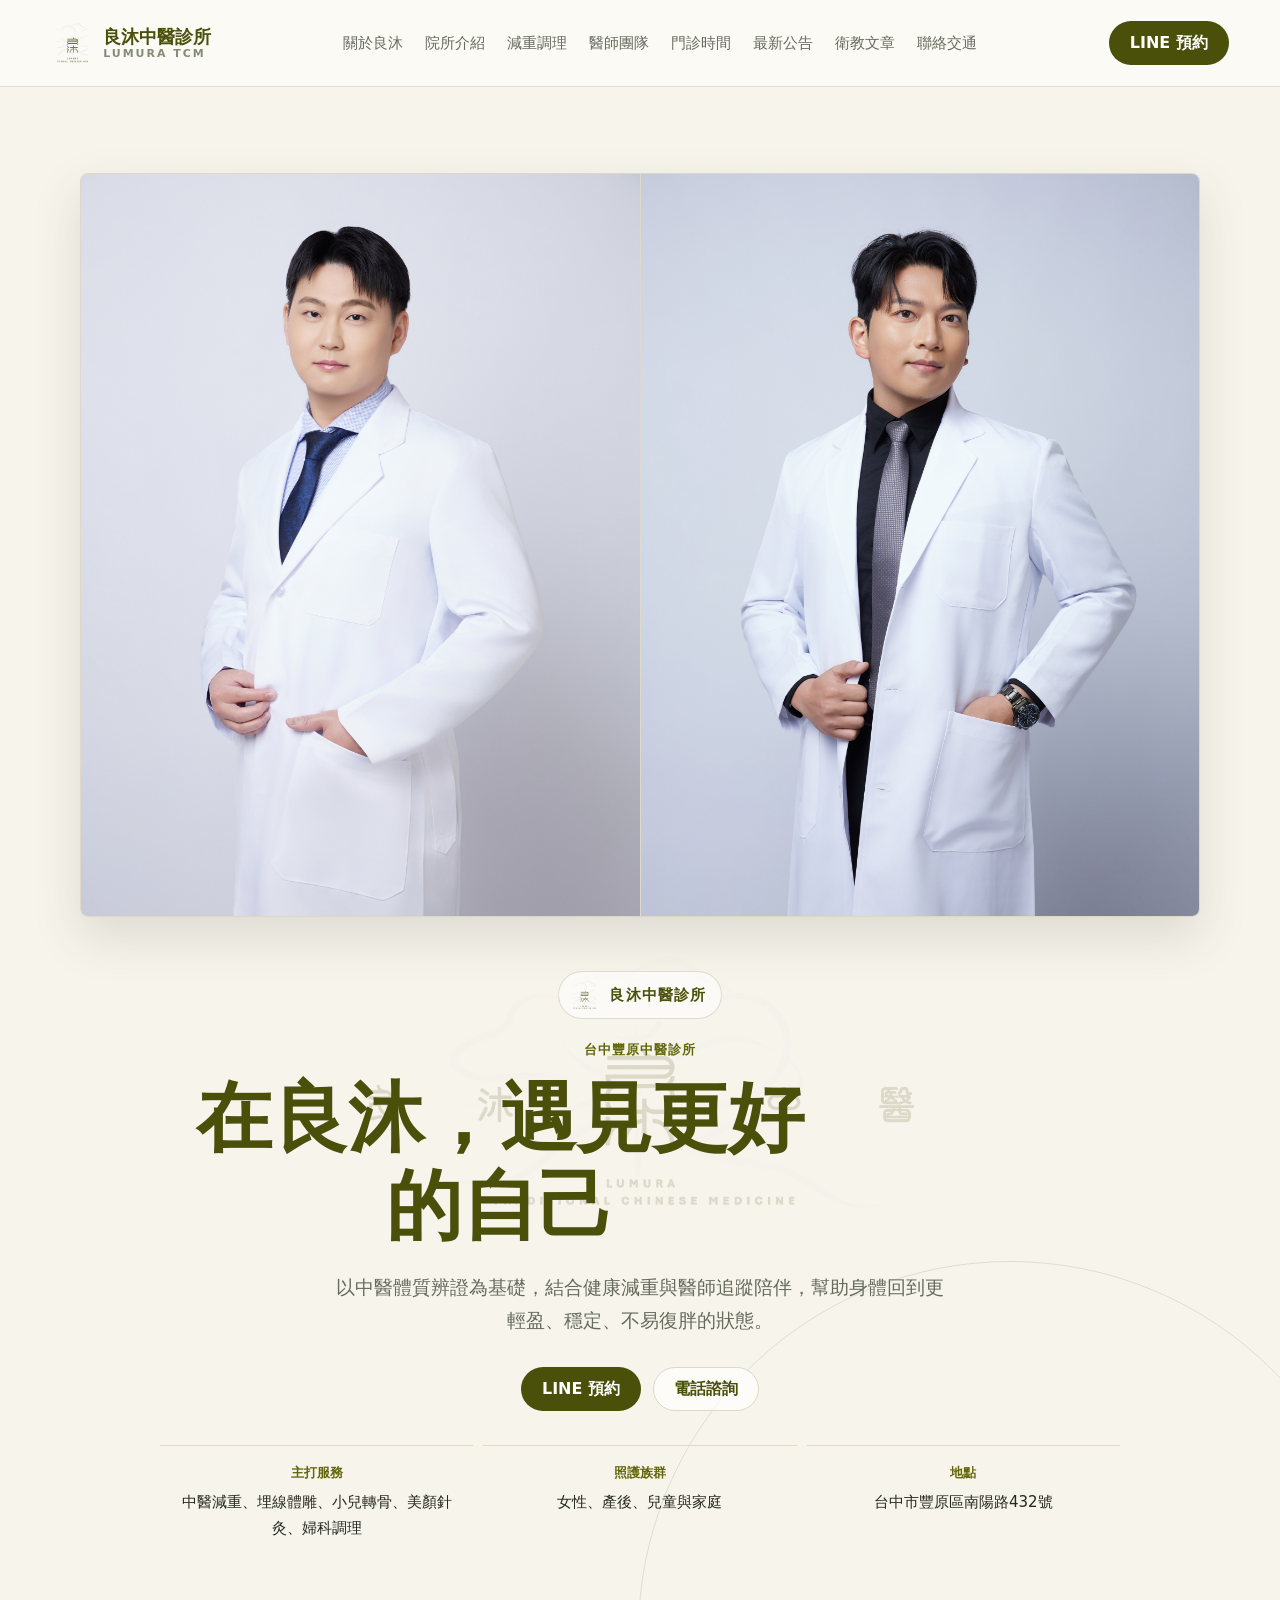
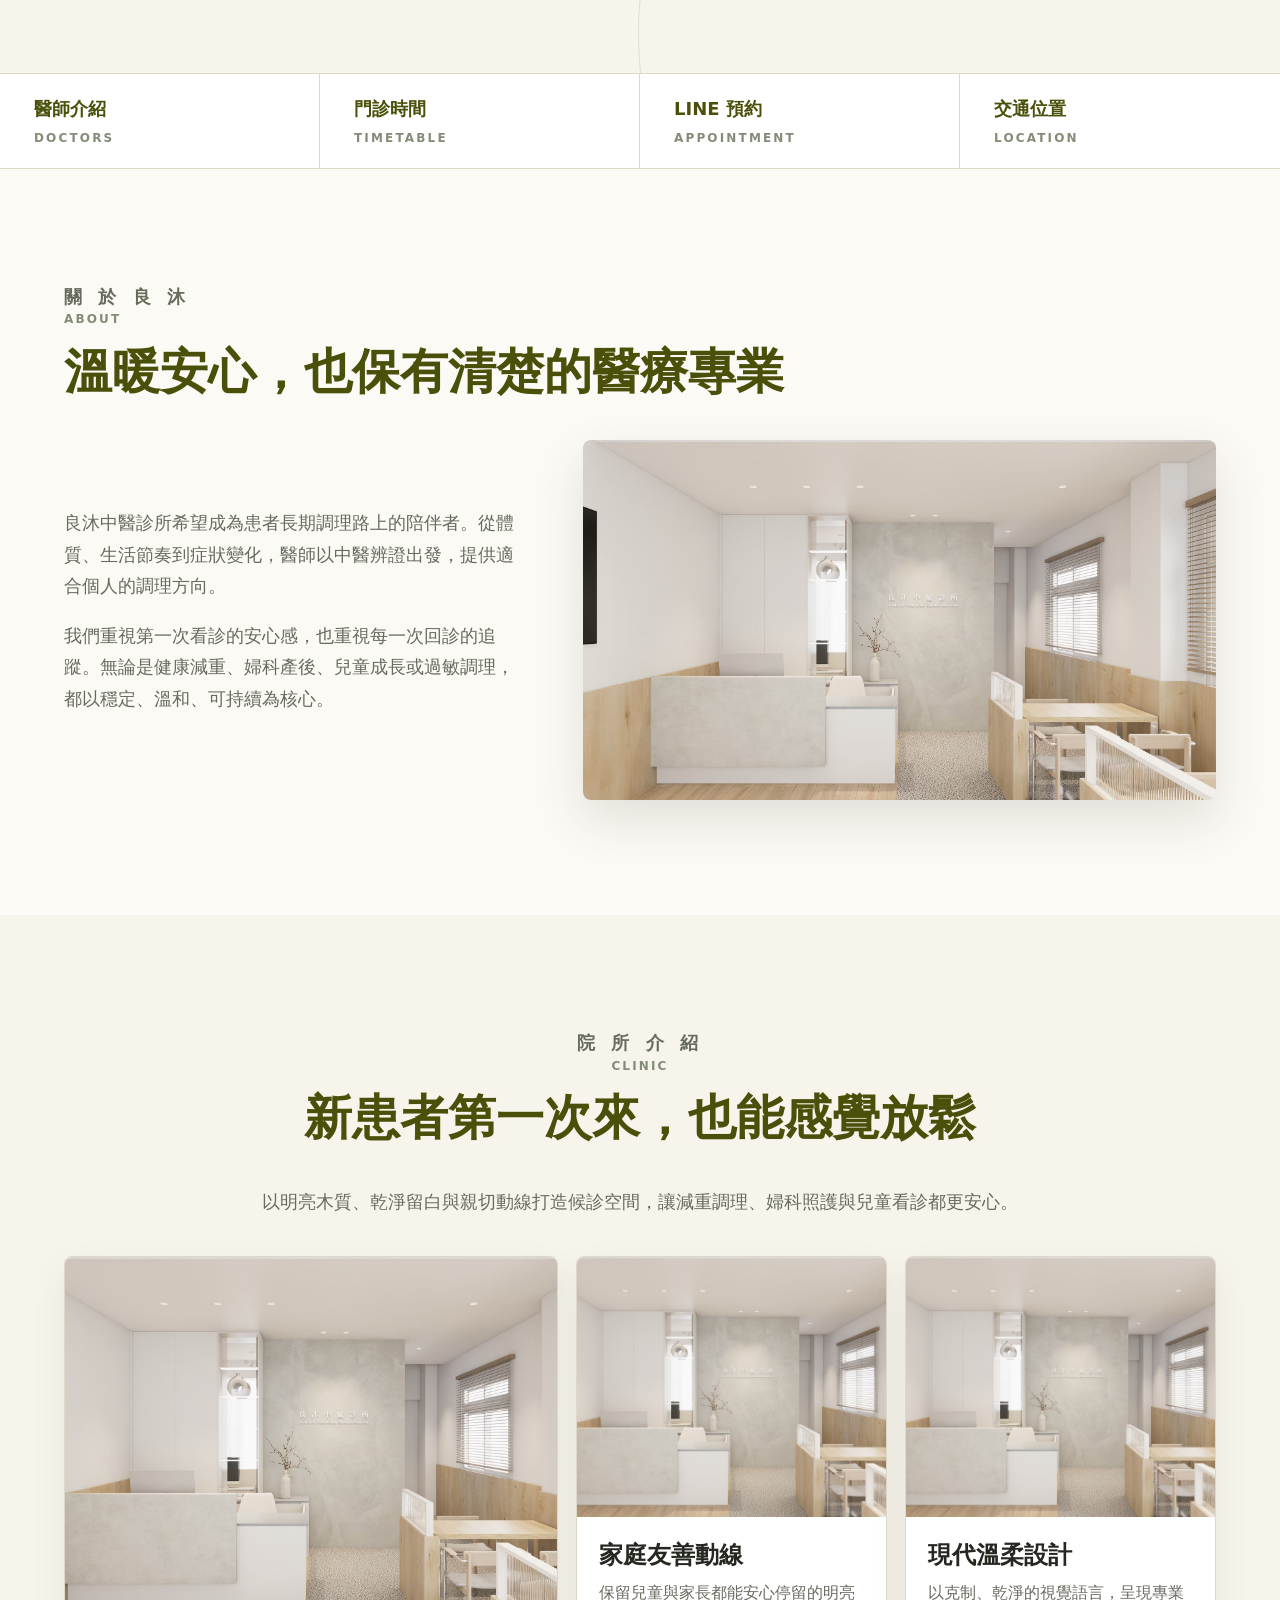
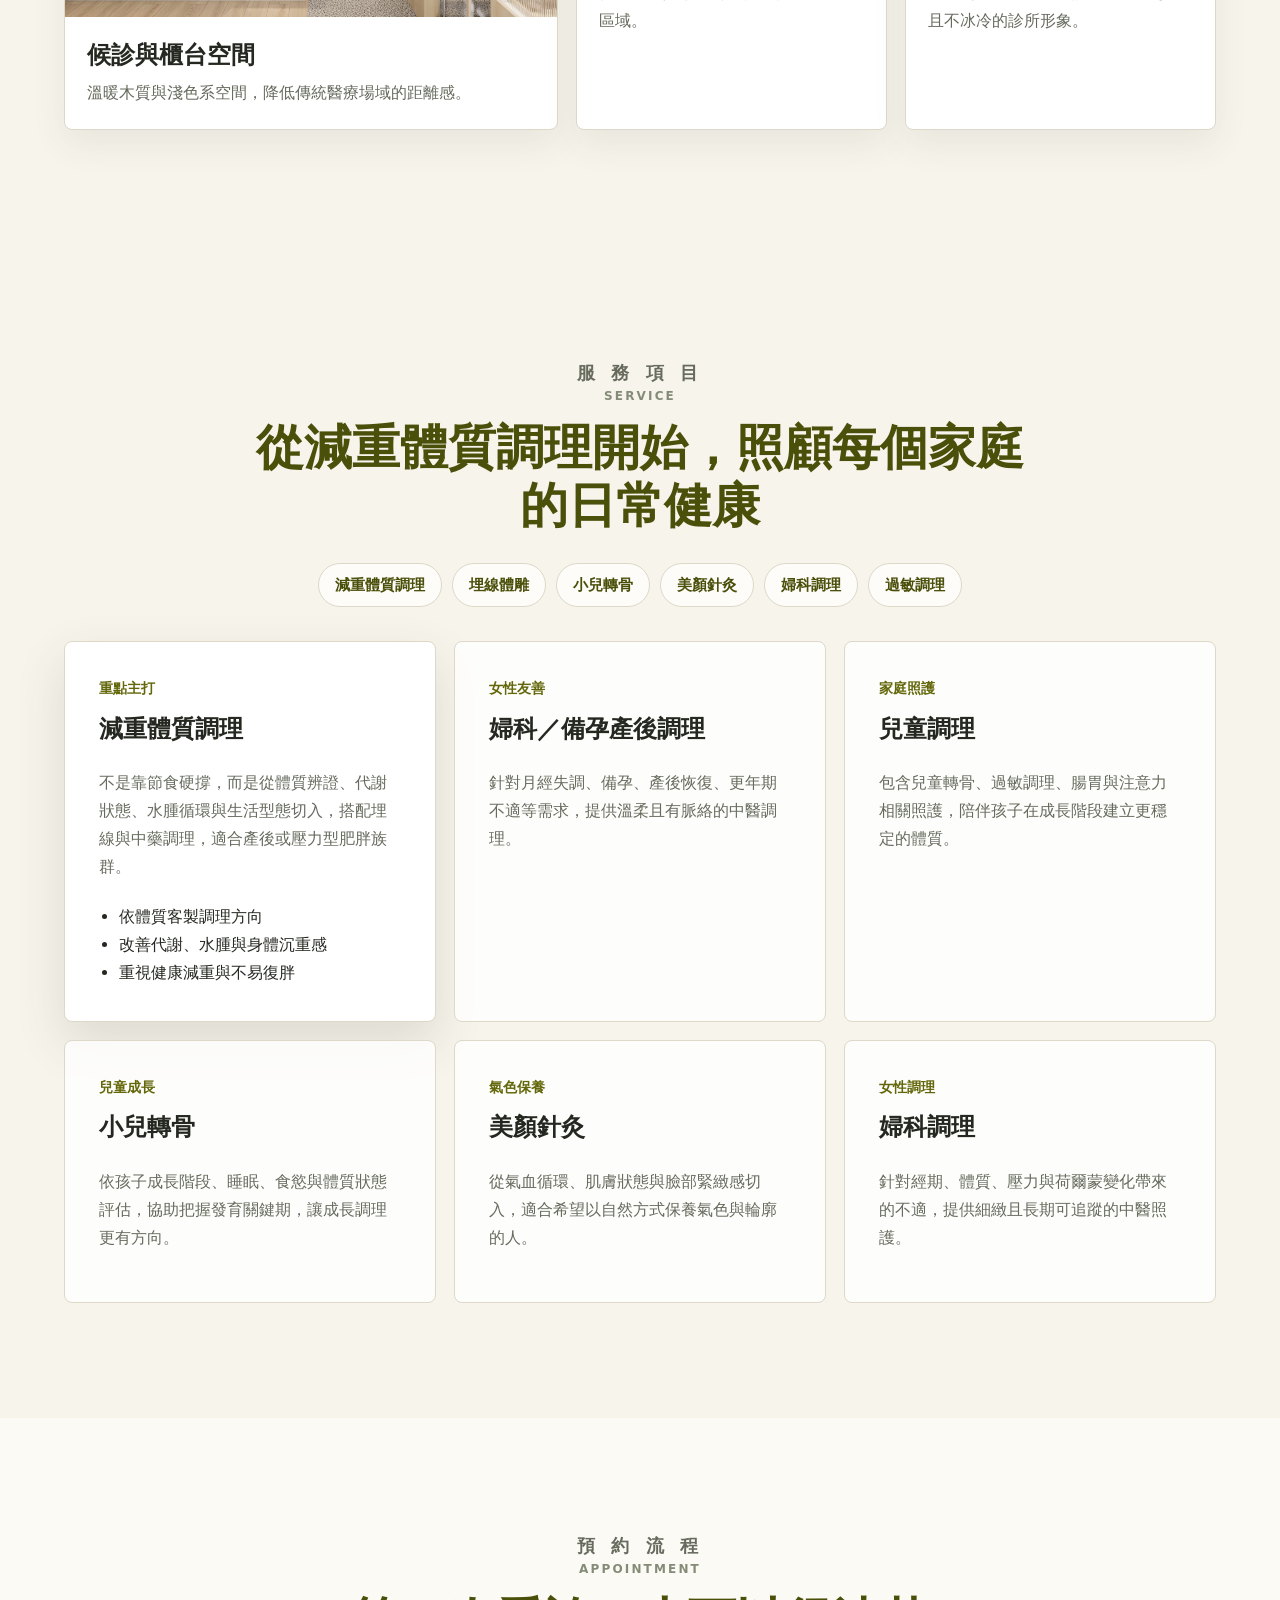
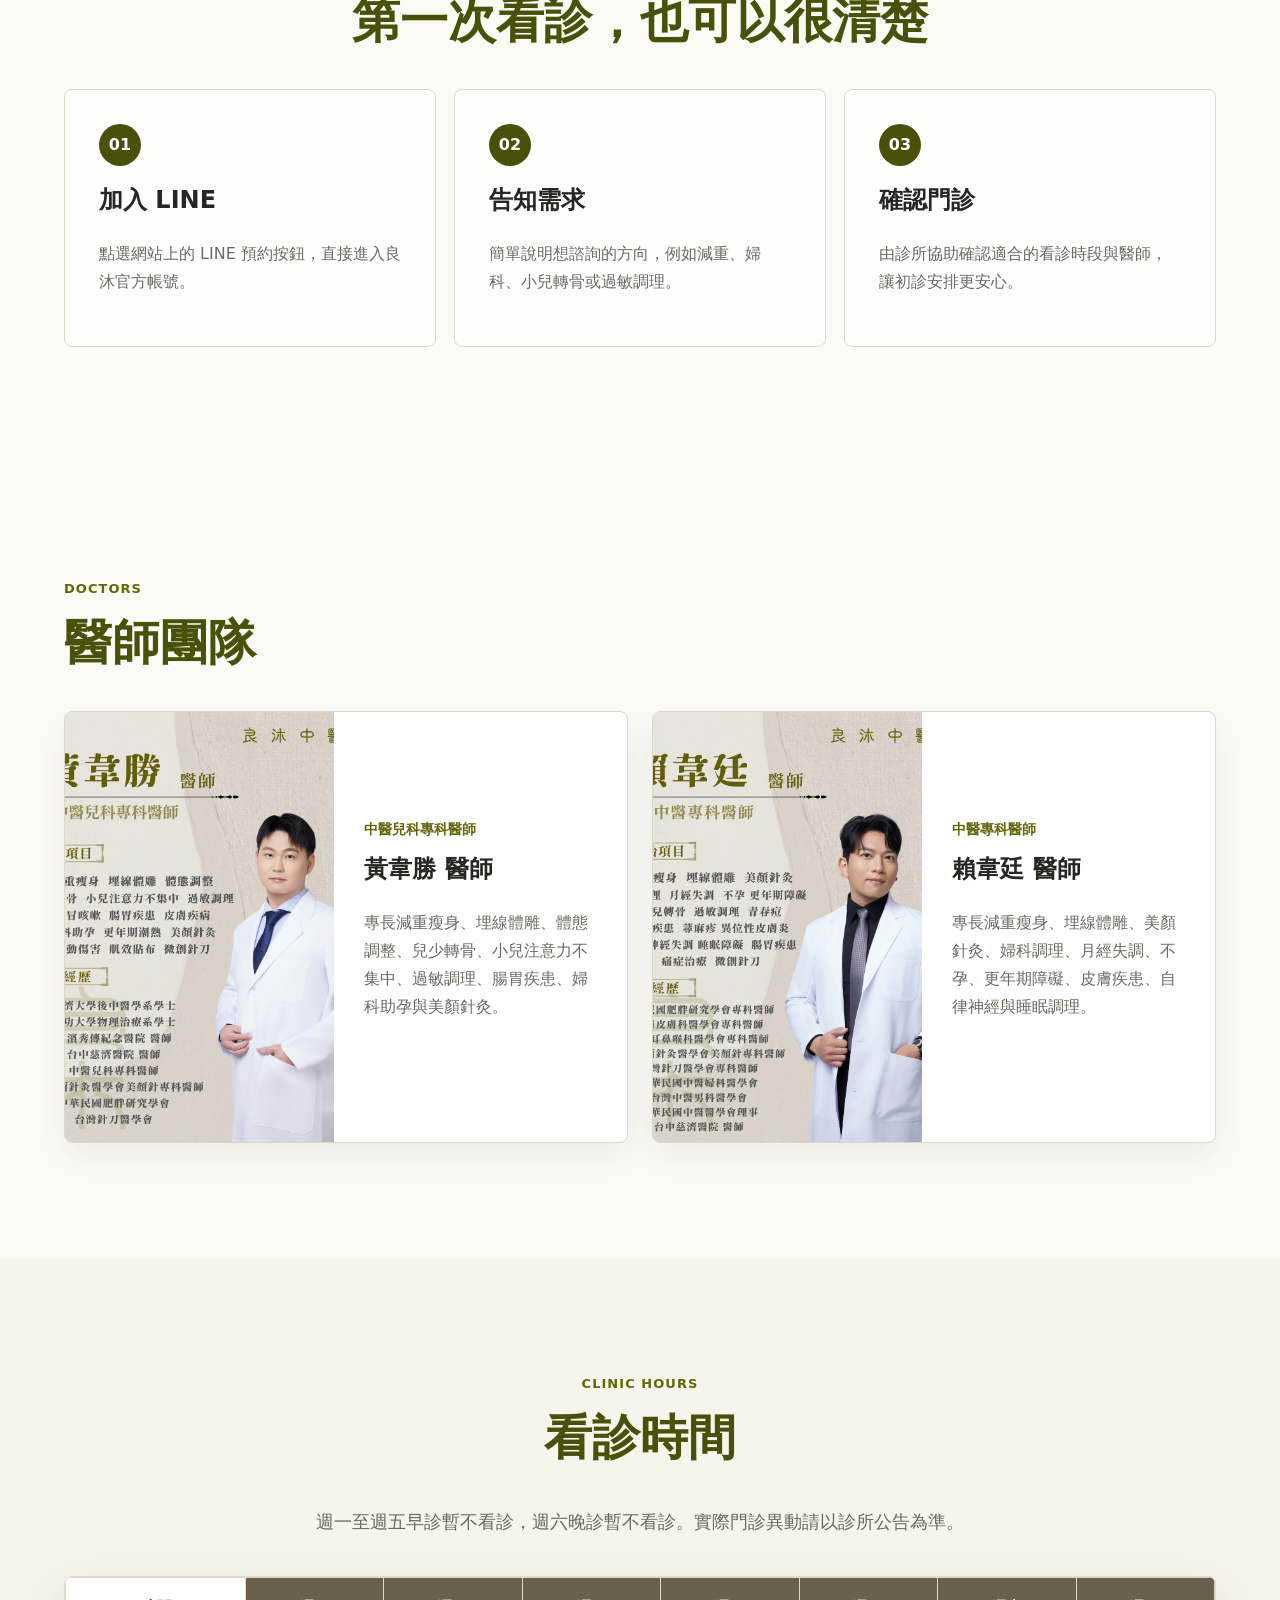
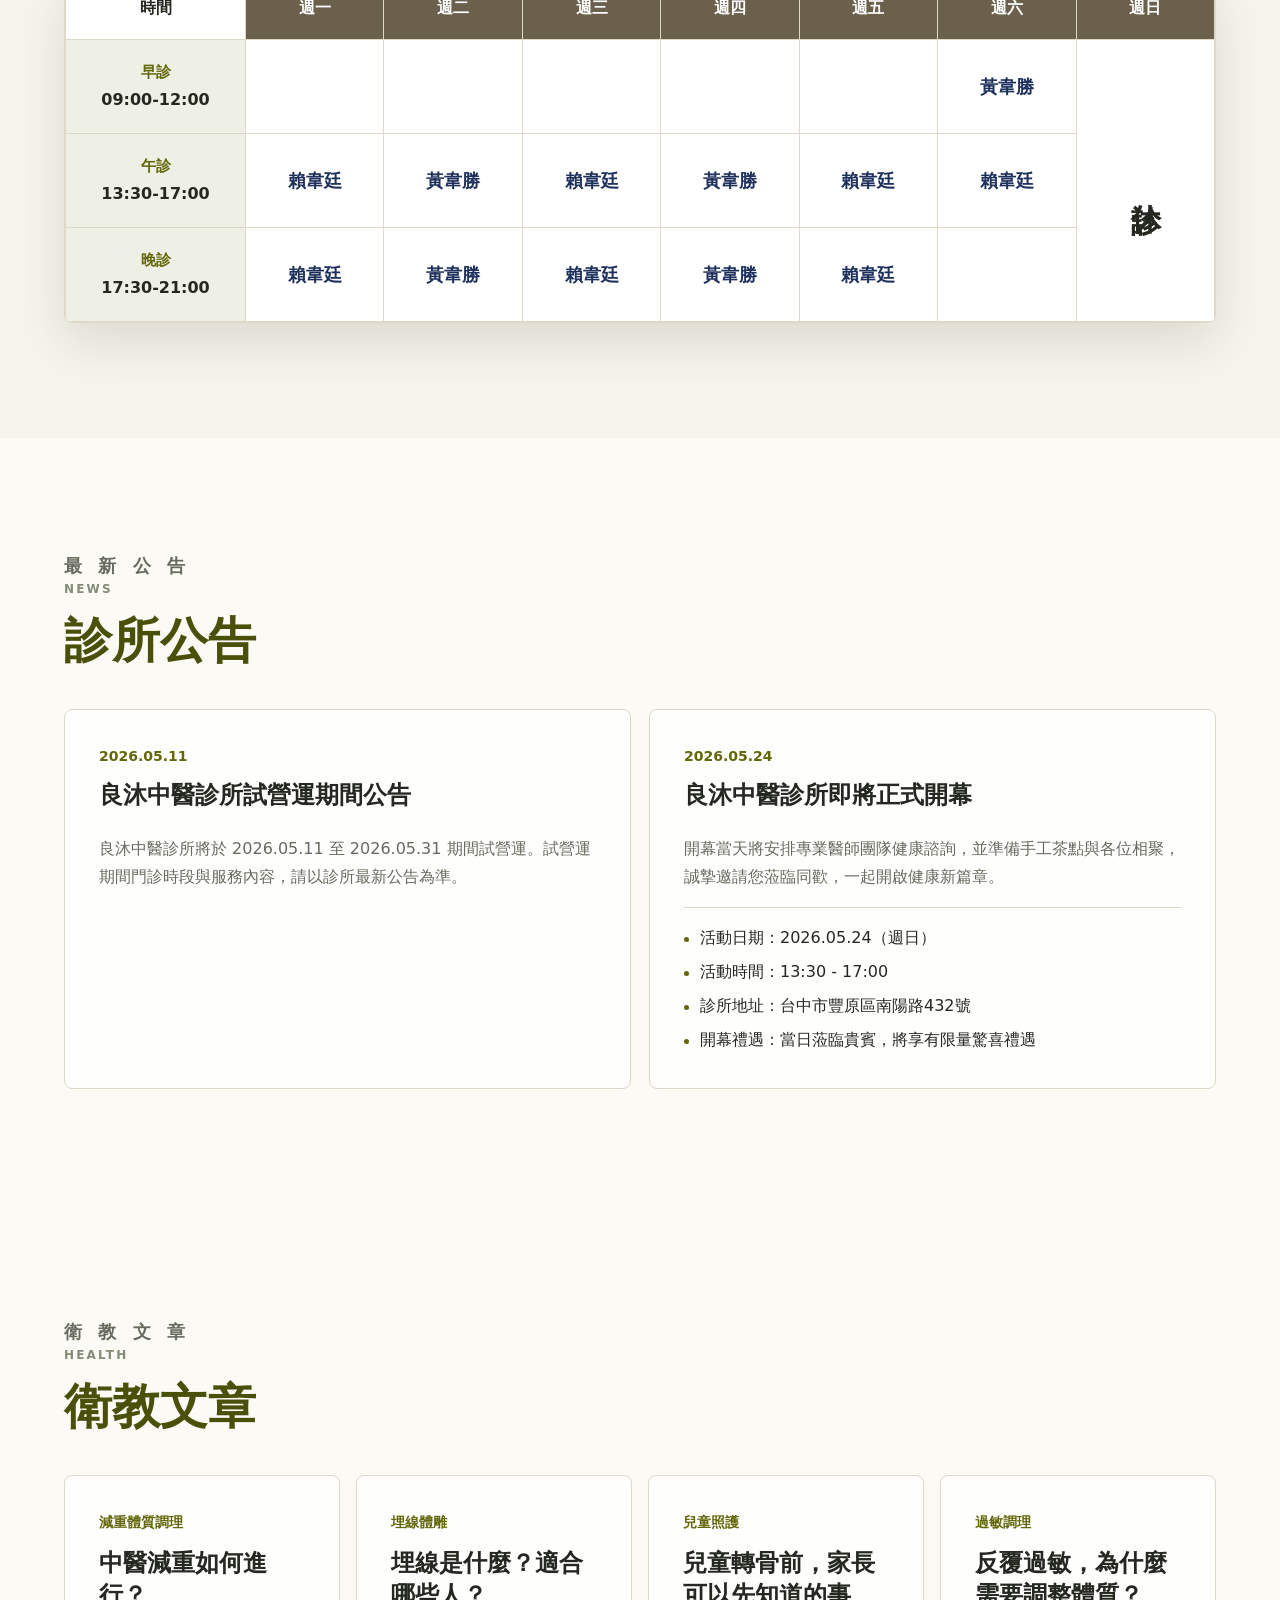
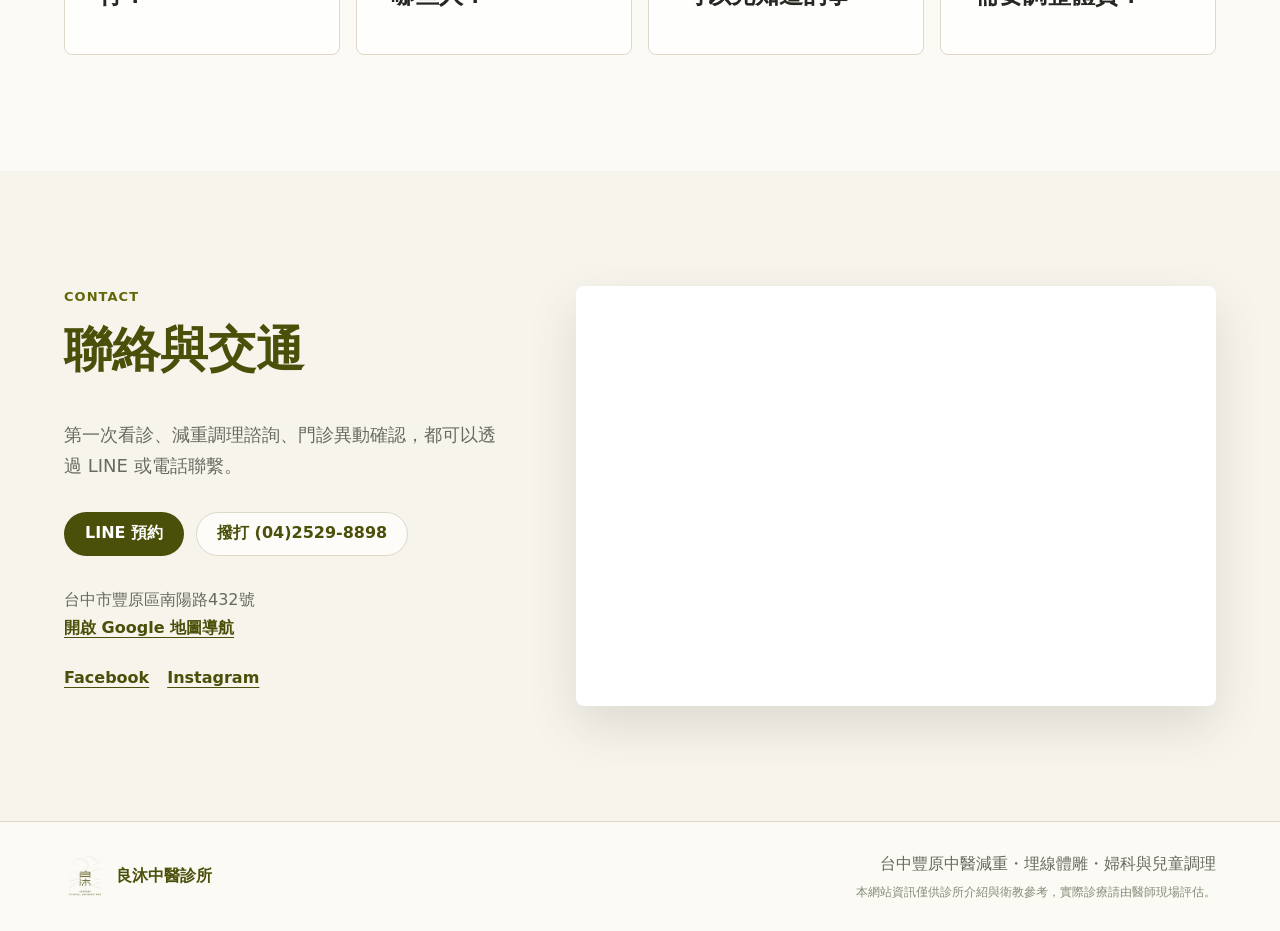
==== index.html @ cd6a1e0f "首頁加入豐原美顏針頁面連結" ====
<!doctype html>
<html lang="zh-Hant">
  <head>
    <meta charset="utf-8" />
    <meta name="viewport" content="width=device-width, initial-scale=1" />
    <meta name="google-site-verification" content="OzQLksLAr-vXl_E6lXvPSoag3FuQMLPQAZap_ShdSYI" />
    <title>良沐中醫診所｜台中豐原中醫減重、埋線、婦科與兒童調理</title>
    <meta
      name="description"
      content="良沐中醫診所位於台中市豐原區，提供中醫減重、埋線體雕、婦科調理、備孕產後、兒童轉骨與過敏調理。以體質辨證與醫師陪伴，幫助你遇見更好的自己。"
    />
    <link rel="stylesheet" href="./styles.css" />
  </head>
  <body>
    <header class="site-header">
      <a class="brand" href="#top" aria-label="良沐中醫診所首頁">
        <img src="./assets/lumura-logo-mark.png" alt="" />
        <span>
          <strong>良沐中醫診所</strong>
          <small>Lumura TCM</small>
        </span>
      </a>
      <button class="nav-toggle" type="button" aria-label="開啟選單" aria-expanded="false">
        <span></span>
        <span></span>
      </button>
      <nav class="site-nav" aria-label="主要導覽">
        <a href="#about">關於良沐</a>
        <a href="#clinic">院所介紹</a>
        <a href="#weight">減重調理</a>
        <a href="#doctors">醫師團隊</a>
        <a href="#schedule">門診時間</a>
        <a href="#news">最新公告</a>
        <a href="#articles">衛教文章</a>
        <a href="#contact">聯絡交通</a>
      </nav>
      <a class="header-cta" href="https://lin.ee/zBTqby3" target="_blank" rel="noreferrer">LINE 預約</a>
    </header>

    <main id="top">
      <section class="hero section-band">
        <div class="hero-media" aria-label="良沐中醫醫師形象">
          <figure>
            <img src="./assets/doctor-huang-team.jpg" alt="黃韋勝醫師形象照" />
          </figure>
          <figure>
            <img src="./assets/doctor-lai-team.jpg" alt="賴韋廷醫師形象照" />
          </figure>
        </div>
        <div class="hero-copy">
          <img class="hero-watermark" src="./assets/lumura-logo-lockup.png" alt="" />
          <div class="brand-line">
            <img src="./assets/lumura-logo-mark.png" alt="" />
            <span>良沐中醫診所</span>
          </div>
          <p class="eyebrow">台中豐原中醫診所</p>
          <h1>在良沐，遇見更好的自己</h1>
          <p class="hero-lead">
            以中醫體質辨證為基礎，結合健康減重與醫師追蹤陪伴，幫助身體回到更輕盈、穩定、不易復胖的狀態。
          </p>
          <div class="hero-actions">
            <a class="button primary" href="https://lin.ee/zBTqby3" target="_blank" rel="noreferrer">LINE 預約</a>
            <a class="button secondary" href="tel:+886425298898">電話諮詢</a>
          </div>
          <dl class="trust-points" aria-label="診所特色">
            <div>
              <dt>主打服務</dt>
              <dd>中醫減重、埋線體雕、小兒轉骨、美顏針灸、婦科調理</dd>
            </div>
            <div>
              <dt>照護族群</dt>
              <dd>女性、產後、兒童與家庭</dd>
            </div>
            <div>
              <dt>地點</dt>
              <dd>台中市豐原區南陽路432號</dd>
            </div>
          </dl>
        </div>
      </section>

      <section class="quick-links" aria-label="快速入口">
        <a href="#doctors">
          <span>醫師介紹</span>
          <strong>Doctors</strong>
        </a>
        <a href="#schedule">
          <span>門診時間</span>
          <strong>Timetable</strong>
        </a>
        <a href="https://lin.ee/zBTqby3" target="_blank" rel="noreferrer">
          <span>LINE 預約</span>
          <strong>Appointment</strong>
        </a>
        <a href="#contact">
          <span>交通位置</span>
          <strong>Location</strong>
        </a>
      </section>

      <section class="intro section" id="about">
        <div class="section-heading">
          <p class="section-label">關 於 良 沐 <span>About</span></p>
          <h2>溫暖安心，也保有清楚的醫療專業</h2>
        </div>
        <div class="intro-grid">
          <div class="intro-text">
            <p>
              良沐中醫診所希望成為患者長期調理路上的陪伴者。從體質、生活節奏到症狀變化，醫師以中醫辨證出發，提供適合個人的調理方向。
            </p>
            <p>
              我們重視第一次看診的安心感，也重視每一次回診的追蹤。無論是健康減重、婦科產後、兒童成長或過敏調理，都以穩定、溫和、可持續為核心。
            </p>
          </div>
          <img class="clinic-photo" src="./assets/clinic-space.jpg" alt="良沐中醫診所明亮溫暖的候診空間" />
        </div>
      </section>

      <section class="clinic section-band" id="clinic">
        <div class="section-heading centered">
          <p class="section-label">院 所 介 紹 <span>Clinic</span></p>
          <h2>新患者第一次來，也能感覺放鬆</h2>
          <p>以明亮木質、乾淨留白與親切動線打造候診空間，讓減重調理、婦科照護與兒童看診都更安心。</p>
        </div>
        <div class="clinic-showcase">
          <article>
            <img src="./assets/clinic-space.jpg" alt="良沐中醫診所候診與櫃台空間" />
            <div>
              <h3>候診與櫃台空間</h3>
              <p>溫暖木質與淺色系空間，降低傳統醫療場域的距離感。</p>
            </div>
          </article>
          <article>
            <img src="./assets/clinic-space.jpg" alt="良沐中醫診所兒童與家庭友善空間" />
            <div>
              <h3>家庭友善動線</h3>
              <p>保留兒童與家長都能安心停留的明亮區域。</p>
            </div>
          </article>
          <article>
            <img src="./assets/clinic-space.jpg" alt="良沐中醫診所現代溫柔設計" />
            <div>
              <h3>現代溫柔設計</h3>
              <p>以克制、乾淨的視覺語言，呈現專業且不冰冷的診所形象。</p>
            </div>
          </article>
        </div>
      </section>

      <section class="services section-band" aria-labelledby="services-title">
        <div class="section-heading centered">
          <p class="section-label">服 務 項 目 <span>Service</span></p>
          <h2 id="services-title">從減重體質調理開始，照顧每個家庭的日常健康</h2>
        </div>
        <div class="service-menu" aria-label="治療項目快速瀏覽">
          <a href="./fengyuan-weight-loss.html">減重體質調理</a>
          <a href="./fengyuan-thread-embedding.html">埋線體雕</a>
          <a href="./fengyuan-child-growth.html">小兒轉骨</a>
          <a href="./fengyuan-facial-acupuncture.html">美顏針灸</a>
          <a href="#doctors">婦科調理</a>
          <a href="#articles">過敏調理</a>
        </div>
        <div class="service-grid">
          <article class="service-card featured" id="weight">
            <span class="service-kicker">重點主打</span>
            <h3><a href="./fengyuan-weight-loss.html">減重體質調理</a></h3>
            <p>
              不是靠節食硬撐，而是從體質辨證、代謝狀態、水腫循環與生活型態切入，搭配埋線與中藥調理，適合產後或壓力型肥胖族群。
            </p>
            <ul>
              <li>依體質客製調理方向</li>
              <li>改善代謝、水腫與身體沉重感</li>
              <li>重視健康減重與不易復胖</li>
            </ul>
          </article>
          <article class="service-card">
            <span class="service-kicker">女性友善</span>
            <h3>婦科／備孕產後調理</h3>
            <p>針對月經失調、備孕、產後恢復、更年期不適等需求，提供溫柔且有脈絡的中醫調理。</p>
          </article>
          <article class="service-card">
            <span class="service-kicker">家庭照護</span>
            <h3>兒童調理</h3>
            <p>包含兒童轉骨、過敏調理、腸胃與注意力相關照護，陪伴孩子在成長階段建立更穩定的體質。</p>
          </article>
          <article class="service-card">
            <span class="service-kicker">兒童成長</span>
            <h3><a href="./fengyuan-child-growth.html">小兒轉骨</a></h3>
            <p>依孩子成長階段、睡眠、食慾與體質狀態評估，協助把握發育關鍵期，讓成長調理更有方向。</p>
          </article>
          <article class="service-card">
            <span class="service-kicker">氣色保養</span>
            <h3><a href="./fengyuan-facial-acupuncture.html">美顏針灸</a></h3>
            <p>從氣血循環、肌膚狀態與臉部緊緻感切入，適合希望以自然方式保養氣色與輪廓的人。</p>
          </article>
          <article class="service-card">
            <span class="service-kicker">女性調理</span>
            <h3>婦科調理</h3>
            <p>針對經期、體質、壓力與荷爾蒙變化帶來的不適，提供細緻且長期可追蹤的中醫照護。</p>
          </article>
        </div>
      </section>

      <section class="process section">
        <div class="section-heading centered">
          <p class="section-label">預 約 流 程 <span>Appointment</span></p>
          <h2>第一次看診，也可以很清楚</h2>
        </div>
        <div class="process-grid">
          <article>
            <span>01</span>
            <h3>加入 LINE</h3>
            <p>點選網站上的 LINE 預約按鈕，直接進入良沐官方帳號。</p>
          </article>
          <article>
            <span>02</span>
            <h3>告知需求</h3>
            <p>簡單說明想諮詢的方向，例如減重、婦科、小兒轉骨或過敏調理。</p>
          </article>
          <article>
            <span>03</span>
            <h3>確認門診</h3>
            <p>由診所協助確認適合的看診時段與醫師，讓初診安排更安心。</p>
          </article>
        </div>
      </section>

      <section class="doctors section" id="doctors">
        <div class="section-heading">
          <p class="eyebrow">Doctors</p>
          <h2>醫師團隊</h2>
        </div>
        <div class="doctor-grid">
          <article class="doctor-card">
            <img src="./assets/doctor-huang.png" alt="黃韋勝醫師介紹圖" />
            <div class="doctor-content">
              <p class="doctor-role">中醫兒科專科醫師</p>
              <h3>黃韋勝 醫師</h3>
              <p>
                專長減重瘦身、埋線體雕、體態調整、兒少轉骨、小兒注意力不集中、過敏調理、腸胃疾患、婦科助孕與美顏針灸。
              </p>
            </div>
          </article>
          <article class="doctor-card">
            <img src="./assets/doctor-lai.png" alt="賴韋廷醫師介紹圖" />
            <div class="doctor-content">
              <p class="doctor-role">中醫專科醫師</p>
              <h3>賴韋廷 醫師</h3>
              <p>
                專長減重瘦身、埋線體雕、美顏針灸、婦科調理、月經失調、不孕、更年期障礙、皮膚疾患、自律神經與睡眠調理。
              </p>
            </div>
          </article>
        </div>
      </section>

      <section class="schedule section-band" id="schedule">
        <div class="section-heading centered">
          <p class="eyebrow">Clinic Hours</p>
          <h2>看診時間</h2>
          <p>週一至週五早診暫不看診，週六晚診暫不看診。實際門診異動請以診所公告為準。</p>
        </div>
        <div class="schedule-wrap">
          <table class="schedule-table">
            <thead>
              <tr>
                <th>時間</th>
                <th>週一</th>
                <th>週二</th>
                <th>週三</th>
                <th>週四</th>
                <th>週五</th>
                <th>週六</th>
                <th>週日</th>
              </tr>
            </thead>
            <tbody>
              <tr>
                <th><span>早診</span>09:00-12:00</th>
                <td></td>
                <td></td>
                <td></td>
                <td></td>
                <td></td>
                <td>黃韋勝</td>
                <td rowspan="3" class="closed">休診</td>
              </tr>
              <tr>
                <th><span>午診</span>13:30-17:00</th>
                <td>賴韋廷</td>
                <td>黃韋勝</td>
                <td>賴韋廷</td>
                <td>黃韋勝</td>
                <td>賴韋廷</td>
                <td>賴韋廷</td>
              </tr>
              <tr>
                <th><span>晚診</span>17:30-21:00</th>
                <td>賴韋廷</td>
                <td>黃韋勝</td>
                <td>賴韋廷</td>
                <td>黃韋勝</td>
                <td>賴韋廷</td>
                <td></td>
              </tr>
            </tbody>
          </table>
        </div>
      </section>

      <section class="news section" id="news">
        <div class="section-heading">
          <p class="section-label">最 新 公 告 <span>News</span></p>
          <h2>診所公告</h2>
        </div>
        <div class="news-grid">
          <article>
            <time datetime="2026-05-11">2026.05.11</time>
            <h3>良沐中醫診所試營運期間公告</h3>
            <p>良沐中醫診所將於 2026.05.11 至 2026.05.31 期間試營運。試營運期間門診時段與服務內容，請以診所最新公告為準。</p>
          </article>
          <article>
            <time datetime="2026-05-24">2026.05.24</time>
            <h3>良沐中醫診所即將正式開幕</h3>
            <p>
              開幕當天將安排專業醫師團隊健康諮詢，並準備手工茶點與各位相聚，誠摯邀請您蒞臨同歡，一起開啟健康新篇章。
            </p>
            <ul class="news-list">
              <li>活動日期：2026.05.24（週日）</li>
              <li>活動時間：13:30 - 17:00</li>
              <li>診所地址：台中市豐原區南陽路432號</li>
              <li>開幕禮遇：當日蒞臨貴賓，將享有限量驚喜禮遇</li>
            </ul>
          </article>
        </div>
      </section>

      <section class="articles section" id="articles">
        <div class="section-heading">
          <p class="section-label">衛 教 文 章 <span>Health</span></p>
          <h2>衛教文章</h2>
        </div>
        <div class="article-grid">
          <article>
            <p>減重體質調理</p>
            <h3>中醫減重如何進行？</h3>
          </article>
          <article>
            <p>埋線體雕</p>
            <h3>埋線是什麼？適合哪些人？</h3>
          </article>
          <article>
            <p>兒童照護</p>
            <h3>兒童轉骨前，家長可以先知道的事</h3>
          </article>
          <article>
            <p>過敏調理</p>
            <h3>反覆過敏，為什麼需要調整體質？</h3>
          </article>
        </div>
      </section>

      <section class="contact section-band" id="contact">
        <div class="contact-grid">
          <div>
            <p class="eyebrow">Contact</p>
            <h2>聯絡與交通</h2>
            <p class="contact-lead">第一次看診、減重調理諮詢、門診異動確認，都可以透過 LINE 或電話聯繫。</p>
            <div class="contact-actions">
              <a class="button primary" href="https://lin.ee/zBTqby3" target="_blank" rel="noreferrer">LINE 預約</a>
              <a class="button secondary" href="tel:+886425298898">撥打 (04)2529-8898</a>
            </div>
            <address>
              台中市豐原區南陽路432號<br />
              <a href="https://www.google.com/maps/search/?api=1&query=%E5%8F%B0%E4%B8%AD%E5%B8%82%E8%B1%90%E5%8E%9F%E5%8D%80%E5%8D%97%E9%99%BD%E8%B7%AF432%E8%99%9F" target="_blank" rel="noreferrer">開啟 Google 地圖導航</a>
            </address>
            <div class="social-links">
              <a href="https://www.facebook.com/people/%E8%89%AF%E6%B2%90%E4%B8%AD%E9%86%AB%E8%A8%BA%E6%89%80/61587406312769/" target="_blank" rel="noreferrer">Facebook</a>
              <a href="https://www.instagram.com/lumura.889" target="_blank" rel="noreferrer">Instagram</a>
            </div>
          </div>
          <iframe
            title="良沐中醫診所 Google 地圖"
            loading="lazy"
            referrerpolicy="no-referrer-when-downgrade"
            src="https://www.google.com/maps?q=%E5%8F%B0%E4%B8%AD%E5%B8%82%E8%B1%90%E5%8E%9F%E5%8D%80%E5%8D%97%E9%99%BD%E8%B7%AF432%E8%99%9F&output=embed"
          ></iframe>
        </div>
      </section>
    </main>

    <a class="mobile-line" href="https://lin.ee/zBTqby3" target="_blank" rel="noreferrer">LINE 預約</a>

    <footer class="site-footer">
      <div class="footer-brand">
        <img src="./assets/lumura-logo-mark.png" alt="" />
        <span>良沐中醫診所</span>
      </div>
      <div class="footer-copy">
        <p>台中豐原中醫減重・埋線體雕・婦科與兒童調理</p>
        <small>本網站資訊僅供診所介紹與衛教參考，實際診療請由醫師現場評估。</small>
      </div>
    </footer>

    <script src="./script.js"></script>
  </body>
</html>
---- styles.css ----
:root {
  --ink: #252820;
  --muted: #676b5e;
  --olive: #63670a;
  --olive-deep: #4a4f09;
  --sage: #848c77;
  --warm: #f7f4ec;
  --cream: #fbfaf5;
  --line: #ddd8c8;
  --wood: #d9c6a3;
  --white: #ffffff;
  --shadow: 0 20px 50px rgba(65, 62, 45, 0.14);
  color-scheme: light;
}

* {
  box-sizing: border-box;
}

html {
  scroll-behavior: smooth;
}

body {
  margin: 0;
  color: var(--ink);
  background: var(--cream);
  font-family: "Noto Sans TC", "PingFang TC", "Microsoft JhengHei", system-ui, sans-serif;
  line-height: 1.75;
}

img {
  display: block;
  max-width: 100%;
}

a {
  color: inherit;
  text-decoration: none;
}

.site-header {
  position: sticky;
  top: 0;
  z-index: 20;
  display: grid;
  grid-template-columns: auto 1fr auto;
  gap: 28px;
  align-items: center;
  padding: 16px clamp(18px, 4vw, 56px);
  border-bottom: 1px solid rgba(221, 216, 200, 0.8);
  background: rgba(251, 250, 245, 0.9);
  backdrop-filter: blur(18px);
}

.brand {
  display: inline-flex;
  gap: 10px;
  align-items: center;
  width: auto;
  min-height: 54px;
  min-width: 0;
}

.brand img {
  width: 42px;
  height: 42px;
  object-fit: contain;
}

.brand span {
  display: grid;
  gap: 1px;
  min-width: 0;
}

.brand strong {
  color: var(--olive-deep);
  font-size: 18px;
  line-height: 1.2;
  white-space: nowrap;
}

.brand small {
  color: var(--sage);
  font-size: 11px;
  font-weight: 800;
  letter-spacing: 0.18em;
  line-height: 1.1;
  text-transform: uppercase;
}

.site-nav {
  display: flex;
  justify-content: center;
  gap: 22px;
  color: var(--muted);
  font-size: 15px;
}

.site-nav a {
  padding: 8px 0;
}

.site-nav a:hover {
  color: var(--olive-deep);
}

.header-cta,
.button {
  display: inline-flex;
  min-height: 44px;
  align-items: center;
  justify-content: center;
  border: 1px solid transparent;
  border-radius: 999px;
  padding: 10px 20px;
  font-weight: 700;
  line-height: 1.3;
  white-space: nowrap;
}

.header-cta,
.button.primary {
  color: var(--white);
  background: var(--olive-deep);
}

.button.secondary {
  color: var(--olive-deep);
  border-color: var(--line);
  background: rgba(255, 255, 255, 0.72);
}

.nav-toggle {
  display: none;
}

.section,
.section-band {
  padding: clamp(72px, 9vw, 124px) clamp(18px, 5vw, 72px);
}

.section-band {
  background: var(--warm);
}

.hero {
  position: relative;
  display: grid;
  grid-template-columns: 1fr;
  gap: clamp(30px, 5vw, 54px);
  align-items: start;
  min-height: calc(100vh - 78px);
  padding-top: clamp(56px, 7vw, 86px);
  overflow: hidden;
}

.hero::after {
  position: absolute;
  right: -8vw;
  bottom: -26vw;
  width: 58vw;
  height: 58vw;
  border: 1px solid rgba(132, 140, 119, 0.22);
  border-radius: 50%;
  content: "";
}

.hero-copy,
.hero-media {
  position: relative;
  z-index: 1;
}

.hero-copy {
  max-width: 960px;
  margin: 0 auto;
  text-align: center;
}

.hero-watermark {
  position: absolute;
  top: clamp(-36px, -4vw, -18px);
  left: 50%;
  z-index: -1;
  width: min(620px, 88vw);
  opacity: 0.18;
  transform: translateX(-50%);
  pointer-events: none;
}

.brand-line {
  display: inline-flex;
  gap: 10px;
  align-items: center;
  margin-bottom: 20px;
  padding: 8px 14px 8px 10px;
  border: 1px solid rgba(221, 216, 200, 0.88);
  border-radius: 999px;
  color: var(--olive-deep);
  background: rgba(255, 255, 255, 0.58);
}

.brand-line img {
  width: 30px;
  height: 30px;
  object-fit: contain;
}

.brand-line span {
  font-size: 15px;
  font-weight: 800;
  letter-spacing: 0.08em;
}

.eyebrow {
  margin: 0 0 12px;
  color: var(--olive);
  font-size: 13px;
  font-weight: 800;
  letter-spacing: 0.08em;
  text-transform: uppercase;
}

.section-label {
  display: inline-grid;
  gap: 2px;
  margin: 0 0 14px;
  color: var(--olive-deep);
  font-size: 16px;
  font-weight: 900;
  letter-spacing: 0.28em;
  line-height: 1.35;
}

.section-label span {
  color: var(--sage);
  font-size: 12px;
  font-weight: 800;
  letter-spacing: 0.18em;
  text-transform: uppercase;
}

h1,
h2,
h3,
p {
  margin-top: 0;
}

h1 {
  max-width: 680px;
  margin-bottom: 22px;
  color: var(--olive-deep);
  font-size: clamp(44px, 6vw, 76px);
  line-height: 1.15;
  letter-spacing: 0;
}

h2 {
  color: var(--olive-deep);
  font-size: clamp(30px, 4vw, 48px);
  line-height: 1.22;
  letter-spacing: 0;
}

h3 {
  color: var(--ink);
  font-size: 24px;
  line-height: 1.35;
  letter-spacing: 0;
}

.hero-lead {
  max-width: 620px;
  margin-right: auto;
  margin-left: auto;
  color: var(--muted);
  font-size: 19px;
}

.hero-actions,
.contact-actions {
  display: flex;
  flex-wrap: wrap;
  gap: 12px;
  margin: 30px 0;
}

.hero-actions {
  justify-content: center;
}

.trust-points {
  display: grid;
  grid-template-columns: repeat(3, minmax(0, 1fr));
  gap: 10px;
  margin: 34px 0 0;
}

.trust-points div {
  padding: 16px;
  border-top: 1px solid var(--line);
}

.trust-points dt {
  color: var(--olive);
  font-size: 13px;
  font-weight: 800;
}

.trust-points dd {
  margin: 4px 0 0;
  color: var(--ink);
  font-size: 15px;
}

.quick-links {
  display: grid;
  grid-template-columns: repeat(4, minmax(0, 1fr));
  border-top: 1px solid var(--line);
  border-bottom: 1px solid var(--line);
  background: var(--white);
}

.quick-links a {
  display: grid;
  gap: 4px;
  min-height: 94px;
  align-content: center;
  padding: 18px clamp(16px, 3vw, 34px);
  border-right: 1px solid var(--line);
}

.quick-links a:last-child {
  border-right: 0;
}

.quick-links span {
  color: var(--olive-deep);
  font-size: 18px;
  font-weight: 900;
}

.quick-links strong {
  color: var(--sage);
  font-size: 12px;
  letter-spacing: 0.18em;
  text-transform: uppercase;
}

.hero-media {
  display: grid;
  grid-template-columns: repeat(2, minmax(0, 1fr));
  width: min(1120px, 100%);
  margin: 0 auto;
  gap: 0;
  align-items: stretch;
  overflow: hidden;
  border: 1px solid rgba(221, 216, 200, 0.95);
  border-radius: 8px;
  background: linear-gradient(135deg, #eef1f6 0%, #f7f4ec 100%);
  box-shadow: var(--shadow);
}

.hero-media figure {
  margin: 0;
  position: relative;
  overflow: hidden;
  border: 0;
  border-radius: 0;
  background: #edf0f6;
  box-shadow: none;
}

.hero-media figure + figure {
  border-left: 1px solid rgba(221, 216, 200, 0.9);
}

.hero-media figure:nth-child(2) {
  transform: none;
}

.hero-media img {
  width: 100%;
  height: clamp(520px, 58vw, 760px);
  object-fit: cover;
  object-position: center 16%;
}

.section-heading {
  max-width: 780px;
  margin-bottom: 38px;
}

.section-heading.centered {
  margin-inline: auto;
  text-align: center;
}

.section-heading p:not(.eyebrow) {
  color: var(--muted);
  font-size: 18px;
}

.intro-grid {
  display: grid;
  grid-template-columns: minmax(280px, 0.72fr) minmax(420px, 1fr);
  gap: clamp(28px, 5vw, 70px);
  align-items: center;
}

.intro-text {
  color: var(--muted);
  font-size: 18px;
}

.clinic-photo {
  width: 100%;
  min-height: 360px;
  max-height: 560px;
  border-radius: 8px;
  object-fit: cover;
  box-shadow: var(--shadow);
}

.clinic-showcase {
  display: grid;
  grid-template-columns: 1.35fr 0.85fr 0.85fr;
  gap: 18px;
}

.clinic-showcase article {
  overflow: hidden;
  border: 1px solid var(--line);
  border-radius: 8px;
  background: var(--white);
  box-shadow: 0 14px 34px rgba(65, 62, 45, 0.08);
}

.clinic-showcase img {
  width: 100%;
  height: 260px;
  object-fit: cover;
}

.clinic-showcase article:first-child img {
  height: 360px;
}

.clinic-showcase div {
  padding: 22px;
}

.clinic-showcase h3 {
  margin-bottom: 8px;
}

.clinic-showcase p {
  margin: 0;
  color: var(--muted);
}

.service-menu {
  display: flex;
  flex-wrap: wrap;
  justify-content: center;
  gap: 10px;
  max-width: 920px;
  margin: -12px auto 34px;
}

.service-menu a {
  display: inline-flex;
  min-height: 42px;
  align-items: center;
  border: 1px solid var(--line);
  border-radius: 999px;
  padding: 8px 16px;
  color: var(--olive-deep);
  font-size: 15px;
  font-weight: 800;
  background: rgba(255, 255, 255, 0.72);
}

.service-grid {
  display: grid;
  grid-template-columns: repeat(3, minmax(0, 1fr));
  gap: 18px;
}

.service-card.featured {
  grid-column: span 1;
}

.service-card,
.article-grid article {
  border: 1px solid var(--line);
  border-radius: 8px;
  padding: clamp(22px, 3vw, 34px);
  background: rgba(255, 255, 255, 0.82);
}

.service-card.featured {
  background: var(--white);
  box-shadow: var(--shadow);
}

.service-kicker,
.doctor-role,
.article-grid p {
  display: block;
  margin-bottom: 12px;
  color: var(--olive);
  font-size: 14px;
  font-weight: 800;
}

.service-card p {
  color: var(--muted);
}

.service-card ul {
  margin: 22px 0 0;
  padding-left: 20px;
  color: var(--ink);
}

.process-grid,
.news-grid {
  display: grid;
  grid-template-columns: repeat(3, minmax(0, 1fr));
  gap: 18px;
}

.process-grid article,
.news-grid article {
  border: 1px solid var(--line);
  border-radius: 8px;
  padding: clamp(22px, 3vw, 34px);
  background: rgba(255, 255, 255, 0.82);
}

.process-grid span {
  display: inline-flex;
  width: 42px;
  height: 42px;
  align-items: center;
  justify-content: center;
  margin-bottom: 18px;
  border-radius: 50%;
  color: var(--white);
  font-weight: 900;
  background: var(--olive-deep);
}

.process-grid p,
.news-grid p {
  color: var(--muted);
}

.news-list {
  display: grid;
  gap: 6px;
  margin: 16px 0 0;
  padding: 16px 0 0;
  border-top: 1px solid var(--line);
  color: var(--ink);
  list-style: none;
}

.news-list li {
  position: relative;
  padding-left: 16px;
}

.news-list li::before {
  position: absolute;
  top: 0.8em;
  left: 0;
  width: 5px;
  height: 5px;
  border-radius: 50%;
  background: var(--olive);
  content: "";
}

.news-grid {
  grid-template-columns: repeat(2, minmax(0, 1fr));
}

.news-grid time {
  display: block;
  margin-bottom: 10px;
  color: var(--olive);
  font-size: 14px;
  font-weight: 900;
}

.doctor-grid {
  display: grid;
  grid-template-columns: repeat(2, minmax(0, 1fr));
  gap: 24px;
}

.doctor-card {
  display: grid;
  grid-template-columns: minmax(200px, 0.92fr) minmax(220px, 1fr);
  gap: 0;
  overflow: hidden;
  border: 1px solid var(--line);
  border-radius: 8px;
  background: var(--white);
  box-shadow: 0 14px 34px rgba(65, 62, 45, 0.08);
}

.doctor-card img {
  width: 100%;
  height: 100%;
  min-height: 430px;
  object-fit: cover;
  object-position: 68% 50%;
}

.doctor-content {
  display: flex;
  flex-direction: column;
  justify-content: center;
  padding: 30px;
}

.doctor-content p:last-child {
  color: var(--muted);
}

.schedule-wrap {
  overflow-x: auto;
  border: 1px solid var(--line);
  border-radius: 8px;
  background: var(--white);
  box-shadow: var(--shadow);
}

.schedule-table {
  width: 100%;
  min-width: 860px;
  border-collapse: collapse;
  text-align: center;
}

.schedule-table th,
.schedule-table td {
  min-width: 96px;
  height: 94px;
  border: 1px solid var(--line);
  padding: 12px;
  font-weight: 800;
}

.schedule-table thead th {
  height: 62px;
  color: var(--white);
  background: #6b604c;
}

.schedule-table thead th:first-child {
  color: var(--ink);
  background: var(--white);
}

.schedule-table tbody th {
  width: 180px;
  color: var(--ink);
  background: #eef0e6;
}

.schedule-table tbody th span {
  display: block;
  color: var(--olive);
  font-size: 15px;
}

.schedule-table td {
  color: #1e315d;
  font-size: 18px;
  background: var(--white);
}

.schedule-table td:empty::after {
  color: var(--sage);
  content: " ";
}

.schedule-table .closed {
  color: var(--ink);
  font-size: 30px;
  letter-spacing: 0;
  writing-mode: vertical-rl;
}

.article-grid {
  display: grid;
  grid-template-columns: repeat(4, minmax(0, 1fr));
  gap: 16px;
}

.article-grid article {
  min-height: 180px;
}

.article-grid h3 {
  margin-bottom: 0;
}

.article-body {
  max-width: 880px;
  margin: 0 auto;
  color: var(--muted);
  font-size: 18px;
}

.article-body h2 {
  margin-top: 42px;
  margin-bottom: 12px;
  font-size: clamp(26px, 3vw, 36px);
}

.article-body h2:first-child {
  margin-top: 0;
}

.article-body h3 {
  margin-top: 28px;
  margin-bottom: 8px;
  color: var(--olive-deep);
  font-size: 22px;
}

.article-body ul {
  display: grid;
  gap: 8px;
  margin: 16px 0 0;
  padding-left: 22px;
  color: var(--ink);
}

.article-body a {
  color: var(--olive-deep);
  font-weight: 800;
  text-decoration: underline;
  text-underline-offset: 4px;
}

.contact-grid {
  display: grid;
  grid-template-columns: minmax(300px, 0.7fr) minmax(420px, 1fr);
  gap: clamp(26px, 5vw, 70px);
  align-items: stretch;
}

.contact-lead {
  max-width: 540px;
  color: var(--muted);
  font-size: 18px;
}

address {
  margin-top: 28px;
  color: var(--muted);
  font-style: normal;
}

address a,
.social-links a {
  color: var(--olive-deep);
  font-weight: 800;
  text-decoration: underline;
  text-underline-offset: 4px;
}

.social-links {
  display: flex;
  flex-wrap: wrap;
  gap: 18px;
  margin-top: 22px;
}

iframe {
  width: 100%;
  min-height: 420px;
  border: 0;
  border-radius: 8px;
  background: var(--white);
  box-shadow: var(--shadow);
}

.site-footer {
  display: grid;
  grid-template-columns: auto 1fr;
  gap: 18px;
  align-items: center;
  padding: 28px clamp(18px, 5vw, 72px);
  color: var(--muted);
  border-top: 1px solid var(--line);
  background: var(--cream);
}

.footer-brand {
  display: inline-flex;
  gap: 10px;
  align-items: center;
  color: var(--olive-deep);
  font-weight: 800;
}

.footer-brand img {
  width: 42px;
  height: 42px;
  object-fit: contain;
}

.footer-copy {
  justify-self: end;
  text-align: right;
}

.footer-copy p {
  margin: 0;
}

.footer-copy small {
  display: block;
  margin-top: 4px;
  color: var(--sage);
  font-size: 12px;
}

.mobile-line {
  display: none;
}

@media (max-width: 1080px) {
  .site-header {
    grid-template-columns: auto auto;
  }

  .site-nav,
  .header-cta {
    display: none;
  }

  .nav-toggle {
    display: inline-grid;
    width: 44px;
    height: 44px;
    place-items: center;
    justify-self: end;
    border: 1px solid var(--line);
    border-radius: 50%;
    background: var(--white);
  }

  .nav-toggle span {
    display: block;
    width: 18px;
    height: 2px;
    background: var(--olive-deep);
  }

  .site-header.is-open {
    grid-template-columns: 1fr auto;
  }

  .site-header.is-open .site-nav {
    display: grid;
    grid-column: 1 / -1;
    justify-content: stretch;
    gap: 6px;
    padding-top: 10px;
  }

  .hero,
  .intro-grid,
  .contact-grid {
    grid-template-columns: 1fr;
  }

  .quick-links,
  .clinic-showcase {
    grid-template-columns: repeat(2, minmax(0, 1fr));
  }

  .service-grid,
  .process-grid,
  .news-grid,
  .article-grid {
    grid-template-columns: repeat(2, minmax(0, 1fr));
  }

  .doctor-card {
    grid-template-columns: 1fr;
  }
}

@media (max-width: 760px) {
  body {
    padding-bottom: 72px;
  }

  .brand {
    min-height: 48px;
  }

  .brand img {
    width: 38px;
    height: 38px;
  }

  .brand strong {
    font-size: 16px;
  }

  .brand small {
    font-size: 10px;
    letter-spacing: 0.12em;
  }

  .hero {
    min-height: auto;
  }

  .hero-media {
    gap: 0;
  }

  .hero-media img {
    height: 420px;
  }

  .trust-points,
  .quick-links,
  .clinic-showcase,
  .service-grid,
  .process-grid,
  .news-grid,
  .doctor-grid,
  .article-grid {
    grid-template-columns: 1fr;
  }

  .doctor-card img {
    min-height: 420px;
  }

  .mobile-line {
    position: fixed;
    right: 16px;
    bottom: 16px;
    left: 16px;
    z-index: 30;
    display: flex;
    min-height: 52px;
    align-items: center;
    justify-content: center;
    border-radius: 999px;
    color: var(--white);
    font-weight: 800;
    background: var(--olive-deep);
    box-shadow: 0 12px 34px rgba(45, 48, 22, 0.22);
  }

  .site-footer {
    grid-template-columns: 1fr;
  }

  .footer-copy {
    justify-self: start;
    text-align: left;
  }
}

@media (max-width: 480px) {
  .section,
  .section-band {
    padding-inline: 16px;
  }

  .hero-media img {
    height: 330px;
  }

  .button {
    width: 100%;
  }

  .clinic-photo,
  iframe {
    min-height: 300px;
  }
}
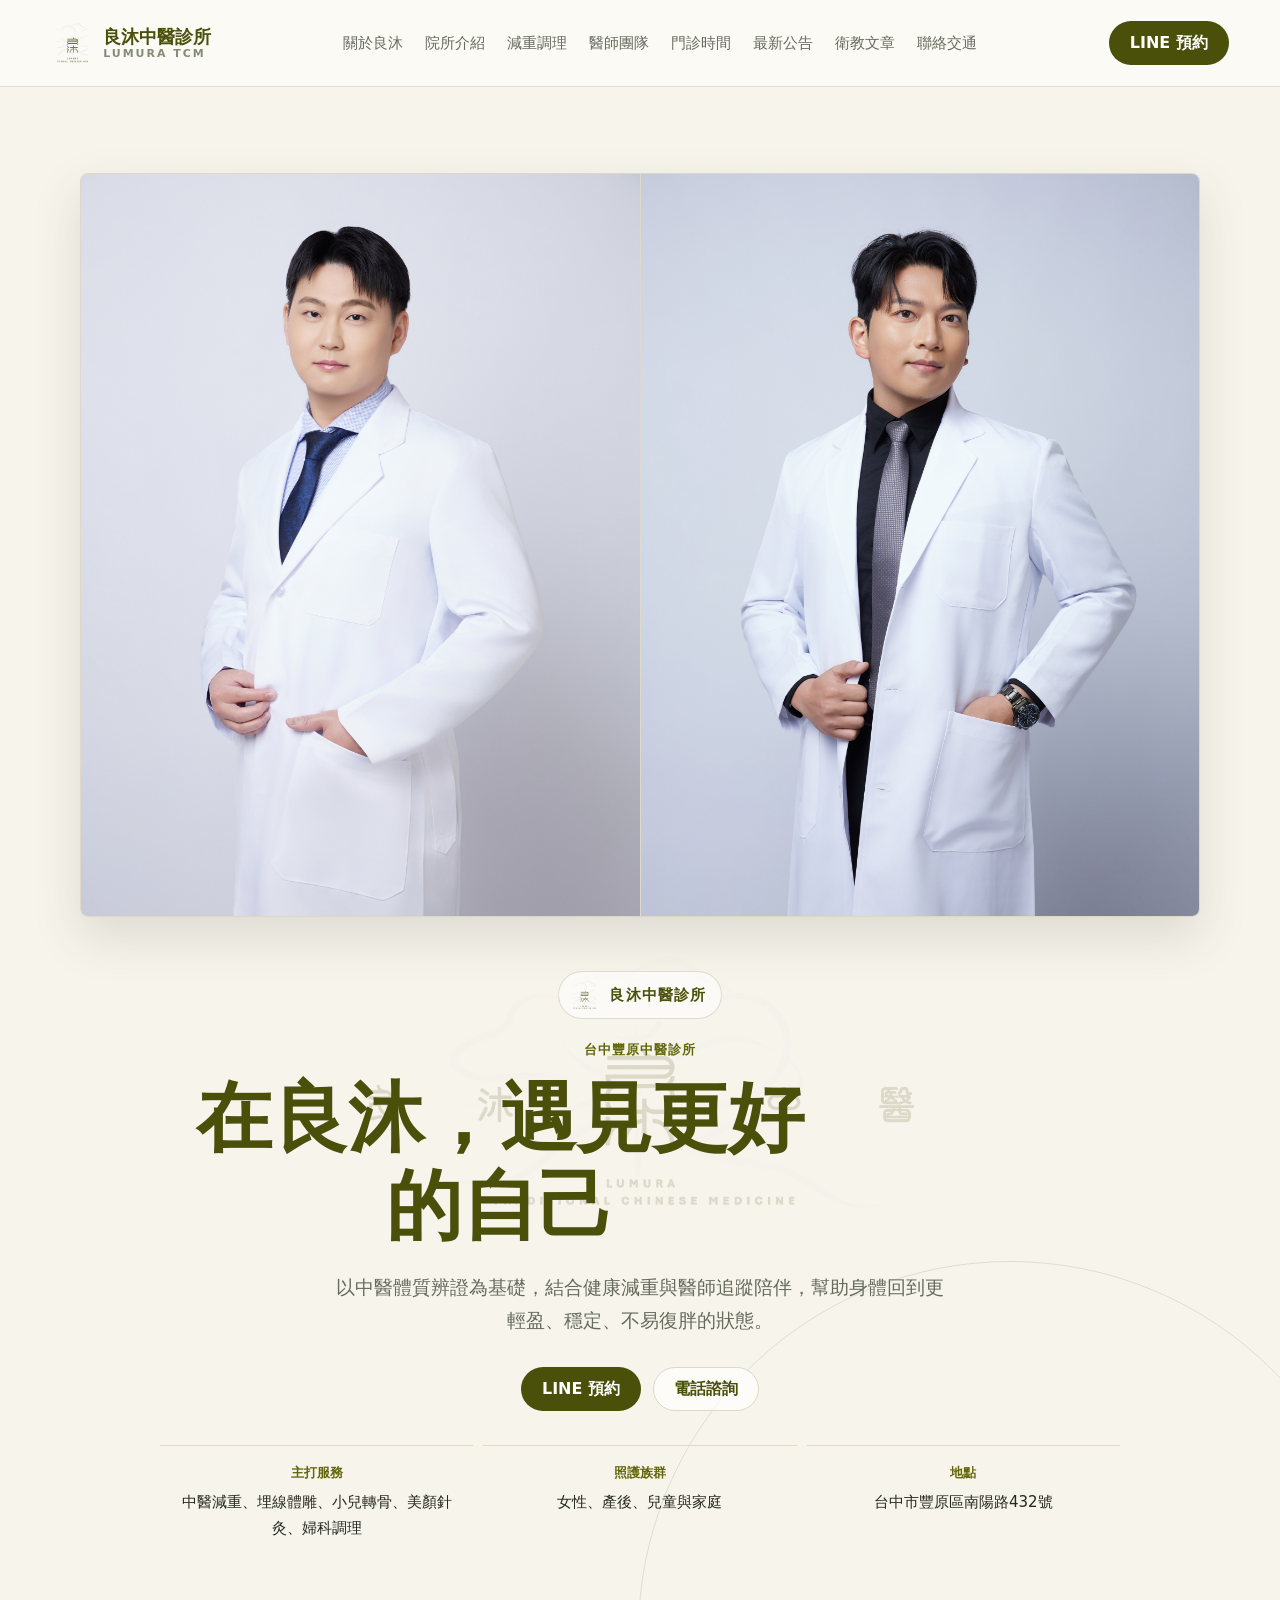
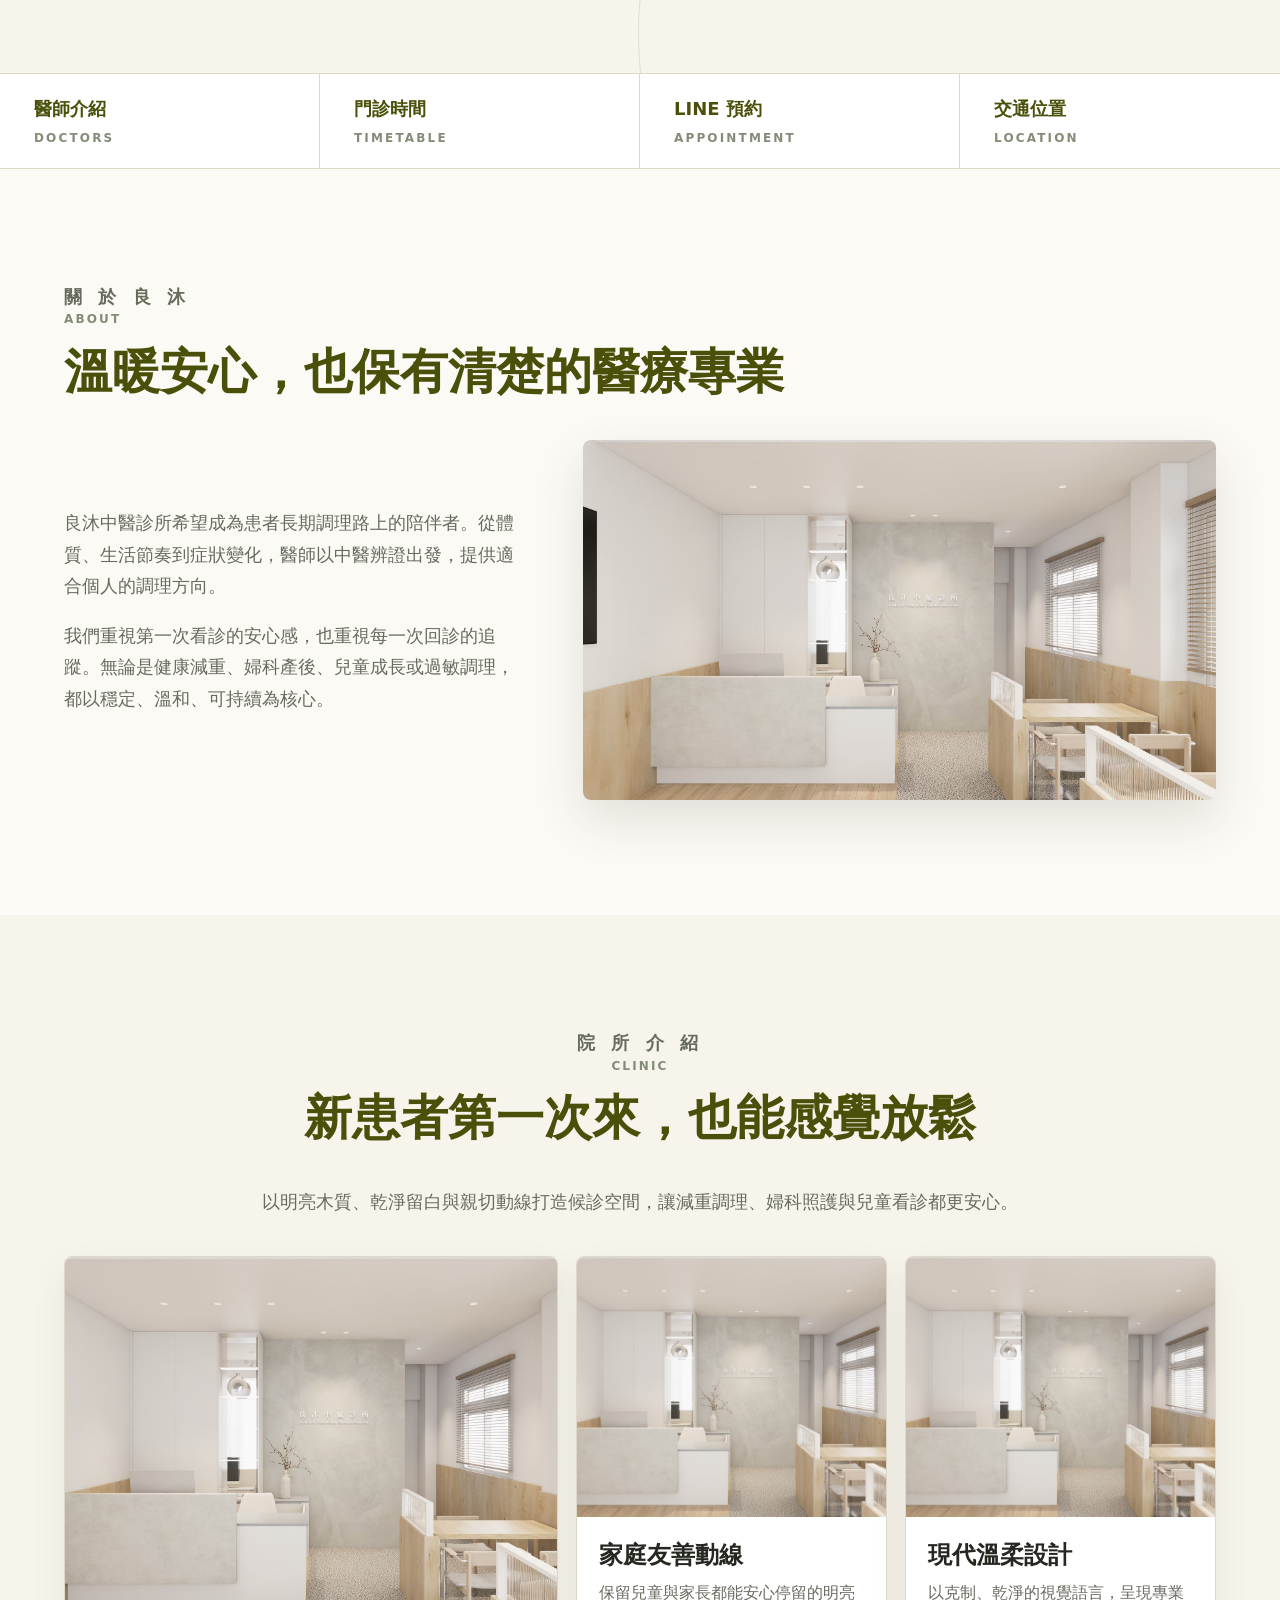
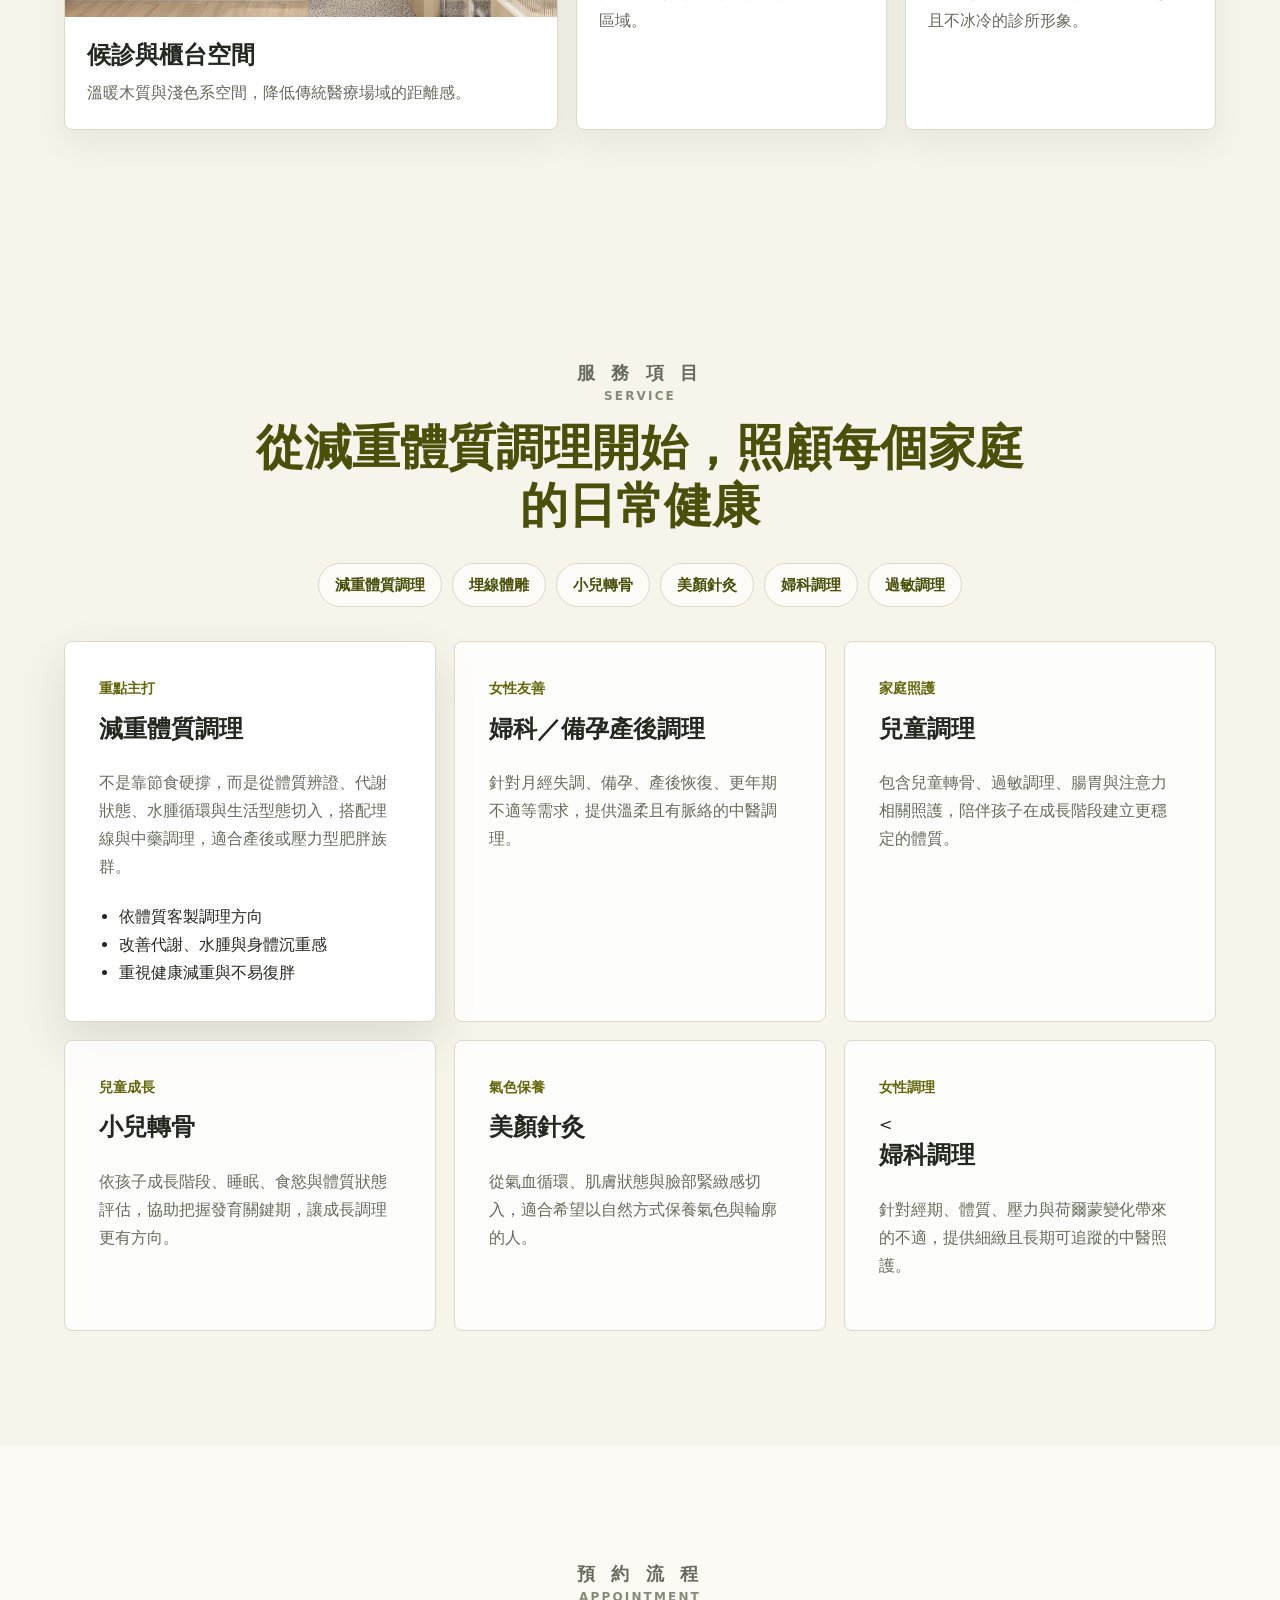
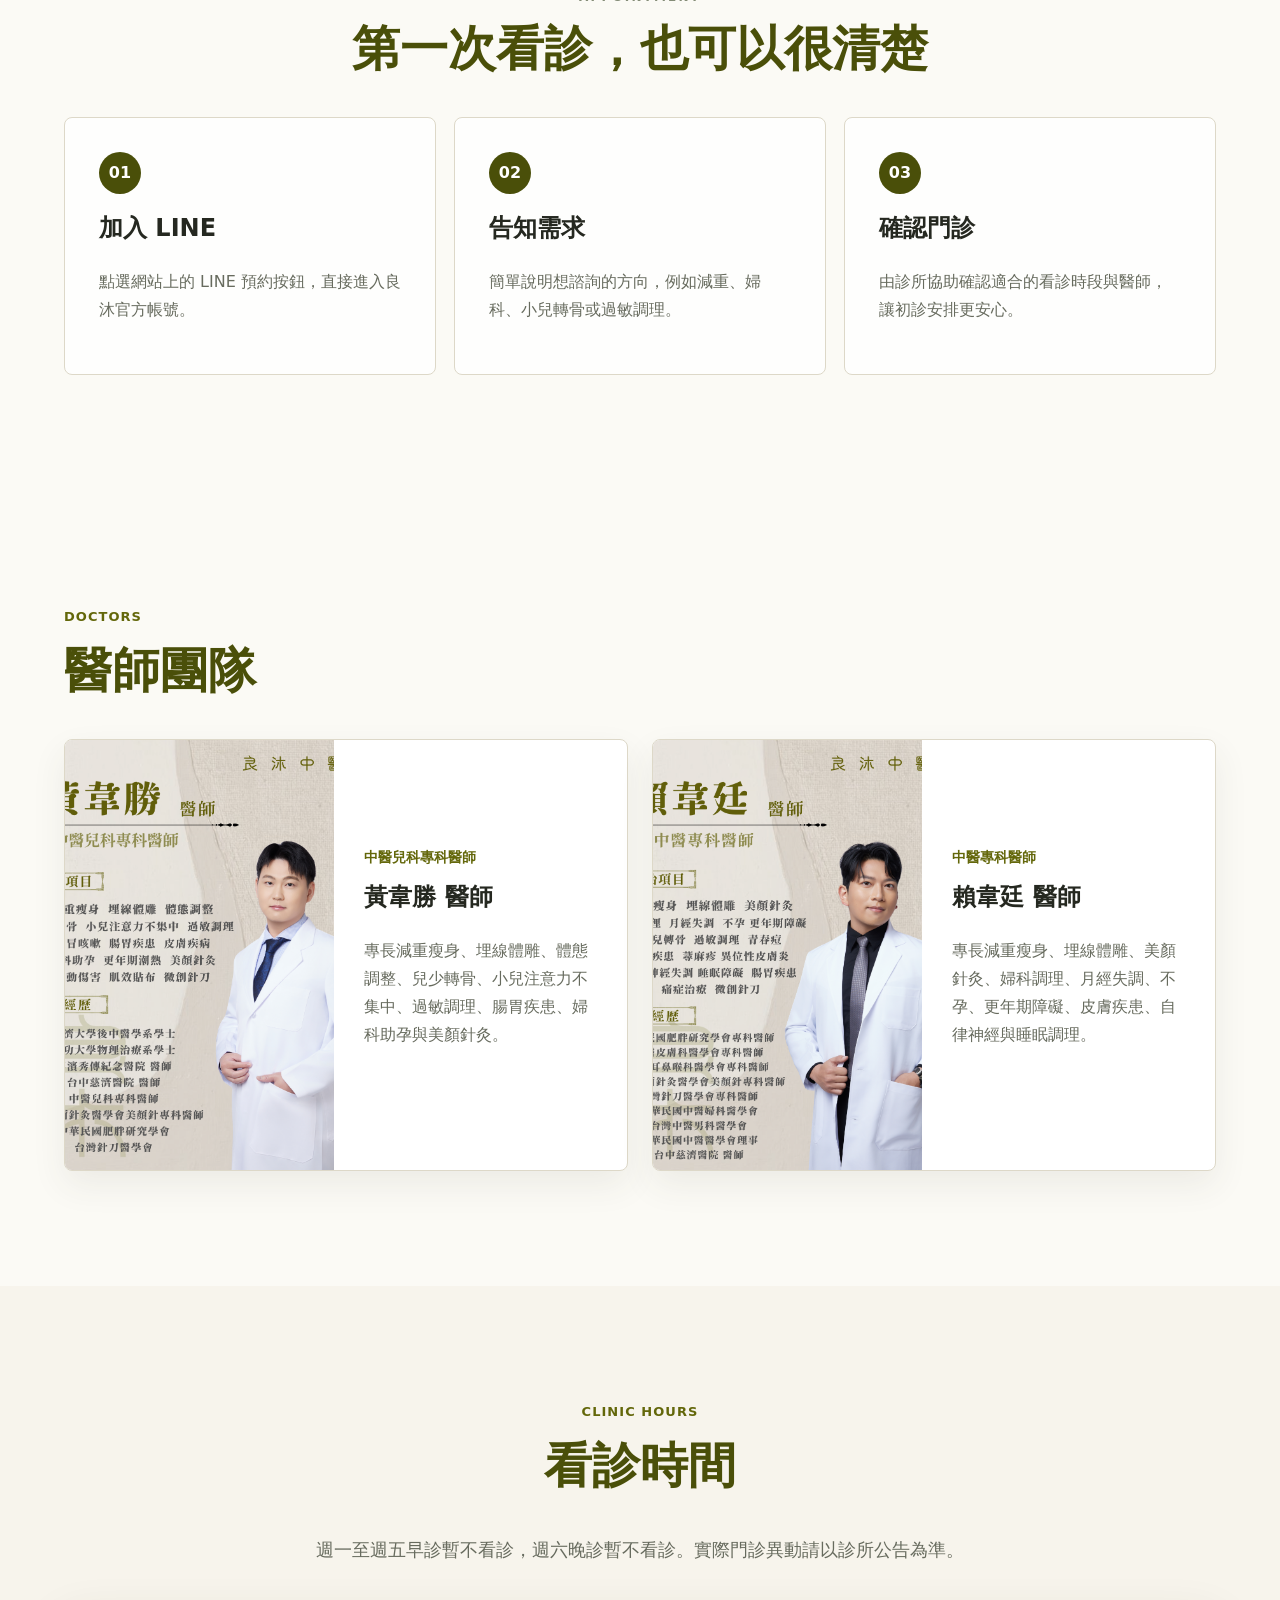
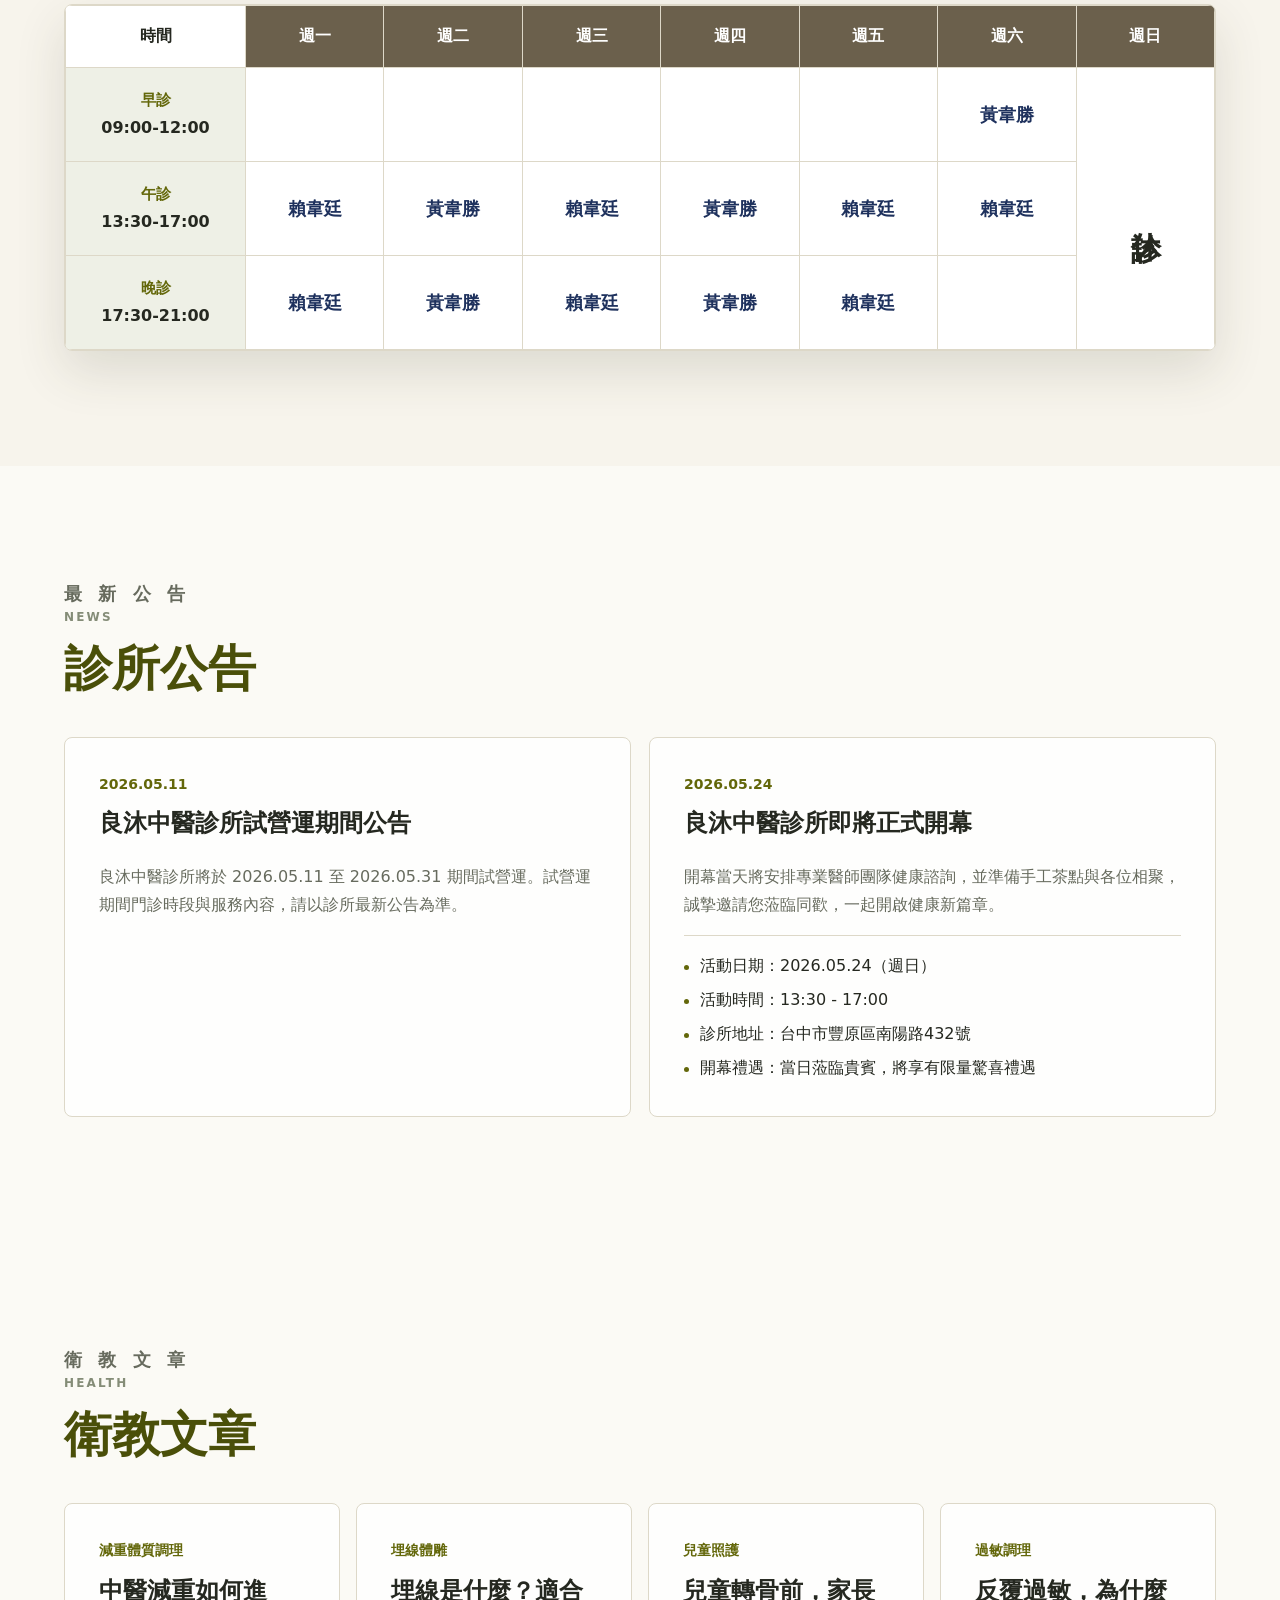
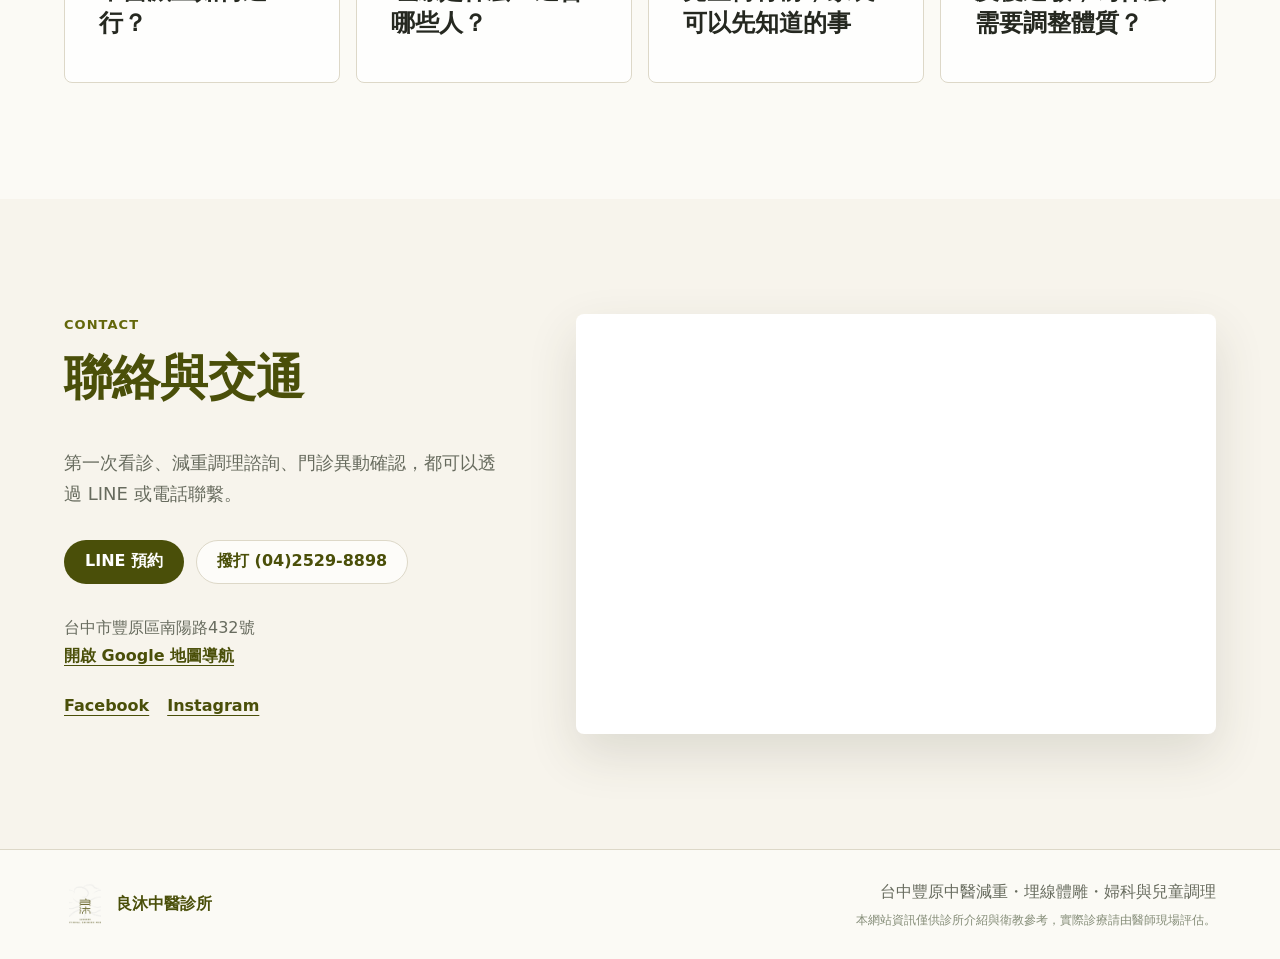
==== commit cc795b65: "首頁加入豐原婦科中醫頁面連結" ====
--- a/index.html
+++ b/index.html
@@ -157,7 +157,7 @@
           <a href="./fengyuan-thread-embedding.html">埋線體雕</a>
           <a href="./fengyuan-child-growth.html">小兒轉骨</a>
           <a href="./fengyuan-facial-acupuncture.html">美顏針灸</a>
-          <a href="#doctors">婦科調理</a>
+          <a href="./fengyuan-gynecology.html">婦科調理</a>
           <a href="#articles">過敏調理</a>
         </div>
         <div class="service-grid">
@@ -175,7 +175,7 @@
           </article>
           <article class="service-card">
             <span class="service-kicker">女性友善</span>
-            <h3>婦科／備孕產後調理</h3>
+            <h3><a href="./fengyuan-gynecology.html">婦科／備孕產後調理</a></h3>
             <p>針對月經失調、備孕、產後恢復、更年期不適等需求，提供溫柔且有脈絡的中醫調理。</p>
           </article>
           <article class="service-card">
@@ -195,7 +195,7 @@
           </article>
           <article class="service-card">
             <span class="service-kicker">女性調理</span>
-            <h3>婦科調理</h3>
+            <<h3><a href="./fengyuan-gynecology.html">婦科調理</a></h3>
             <p>針對經期、體質、壓力與荷爾蒙變化帶來的不適，提供細緻且長期可追蹤的中醫照護。</p>
           </article>
         </div>
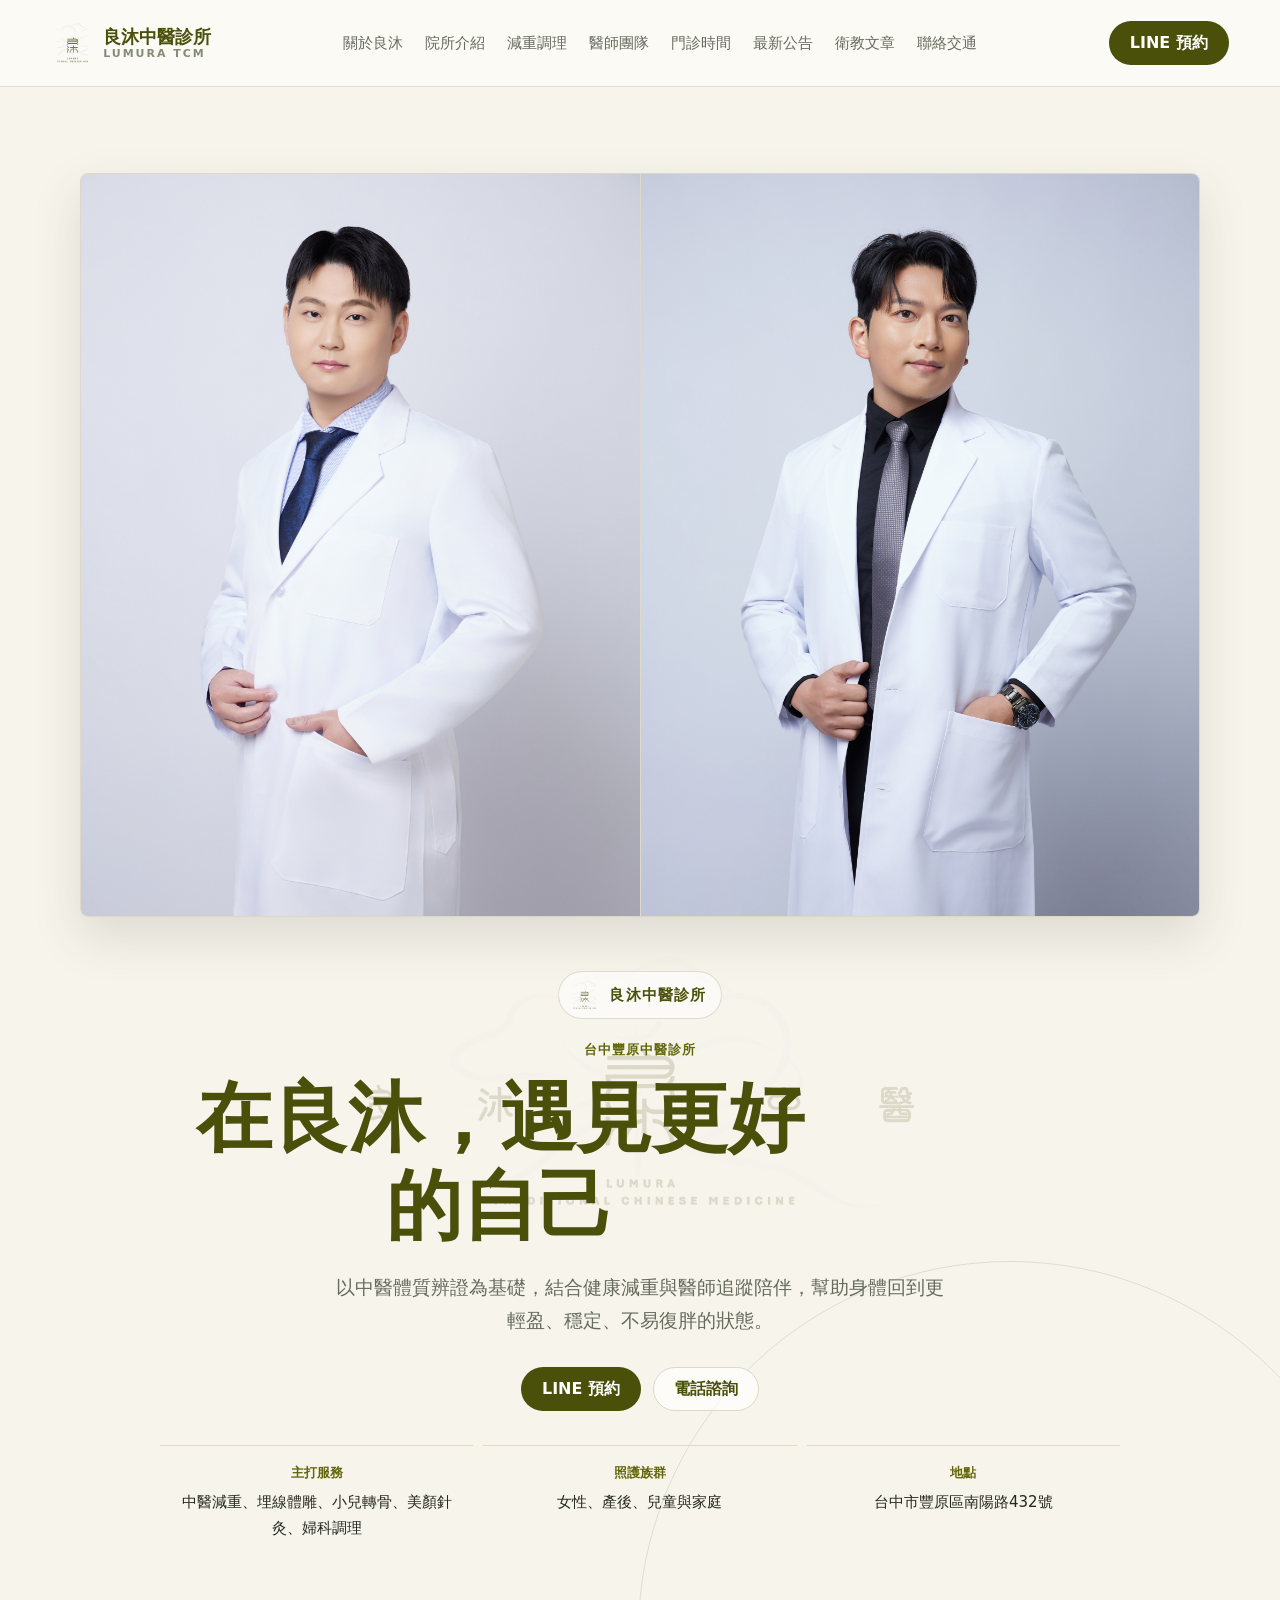
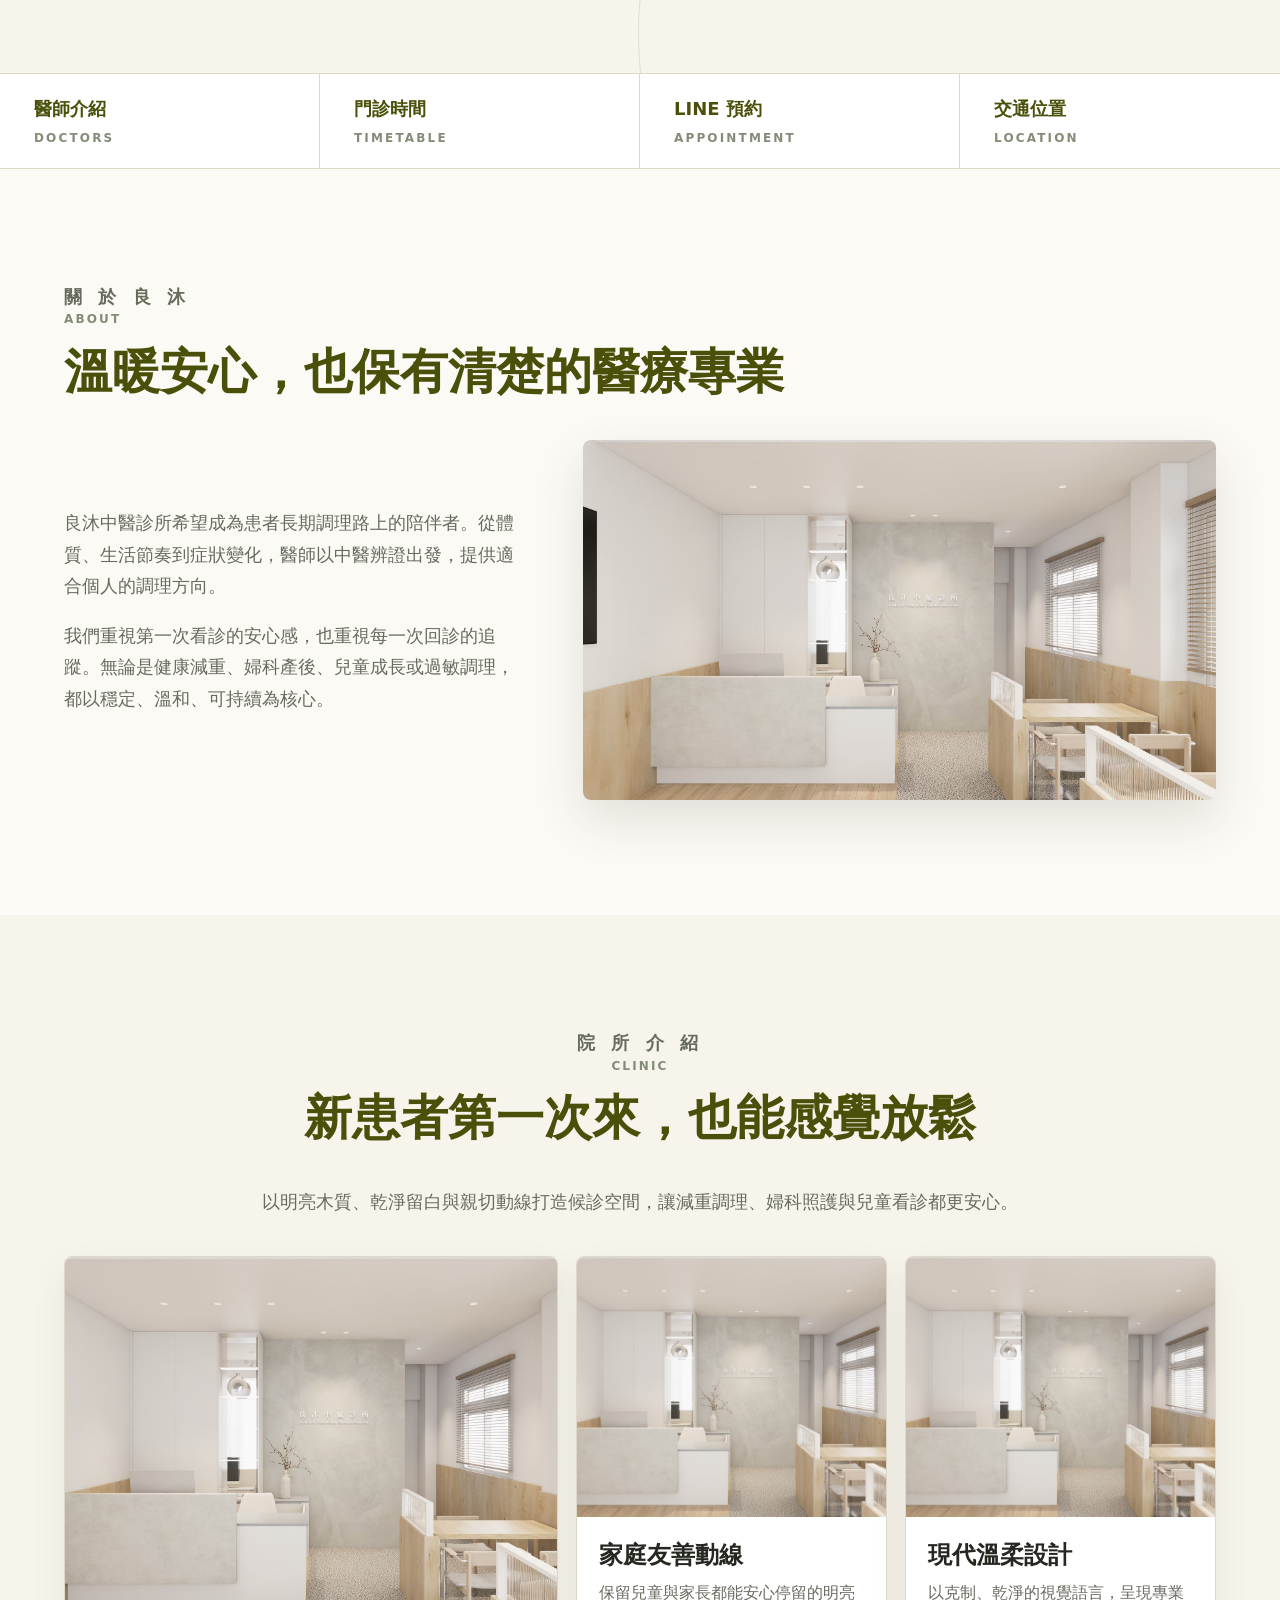
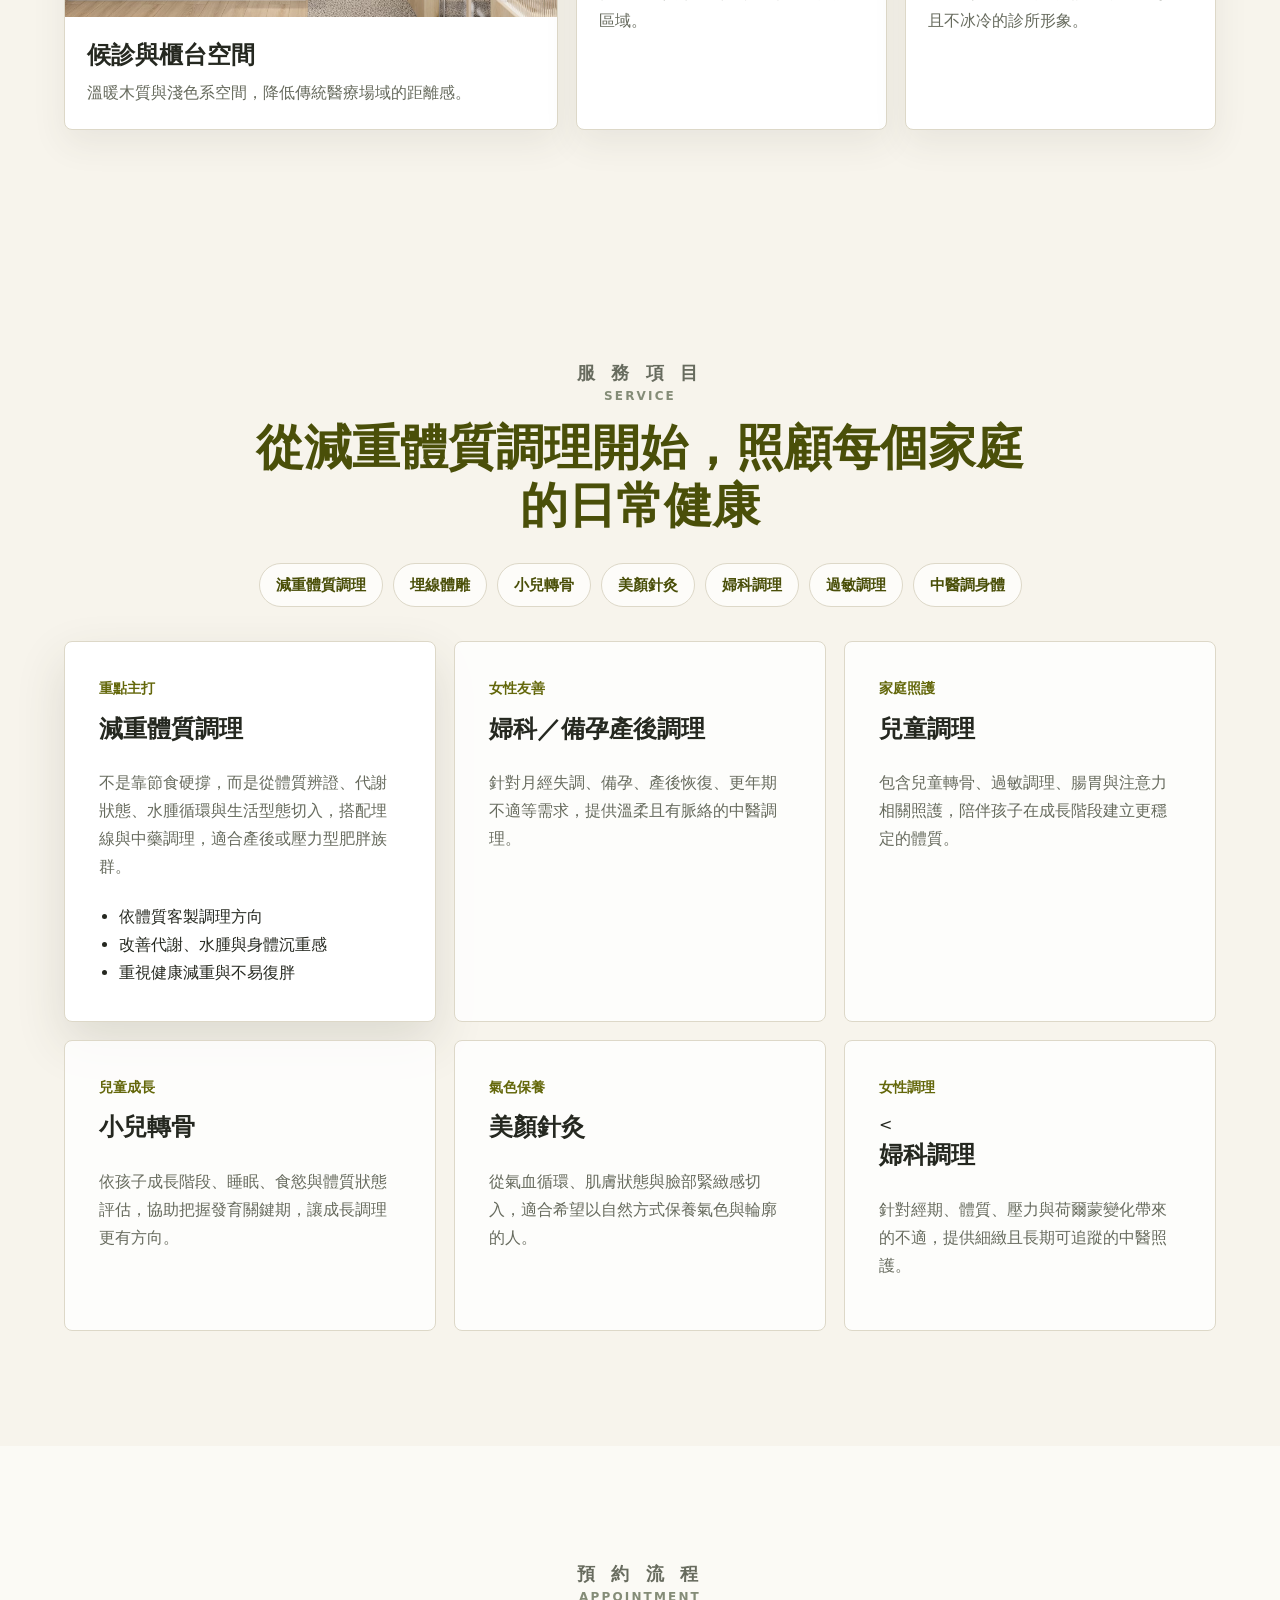
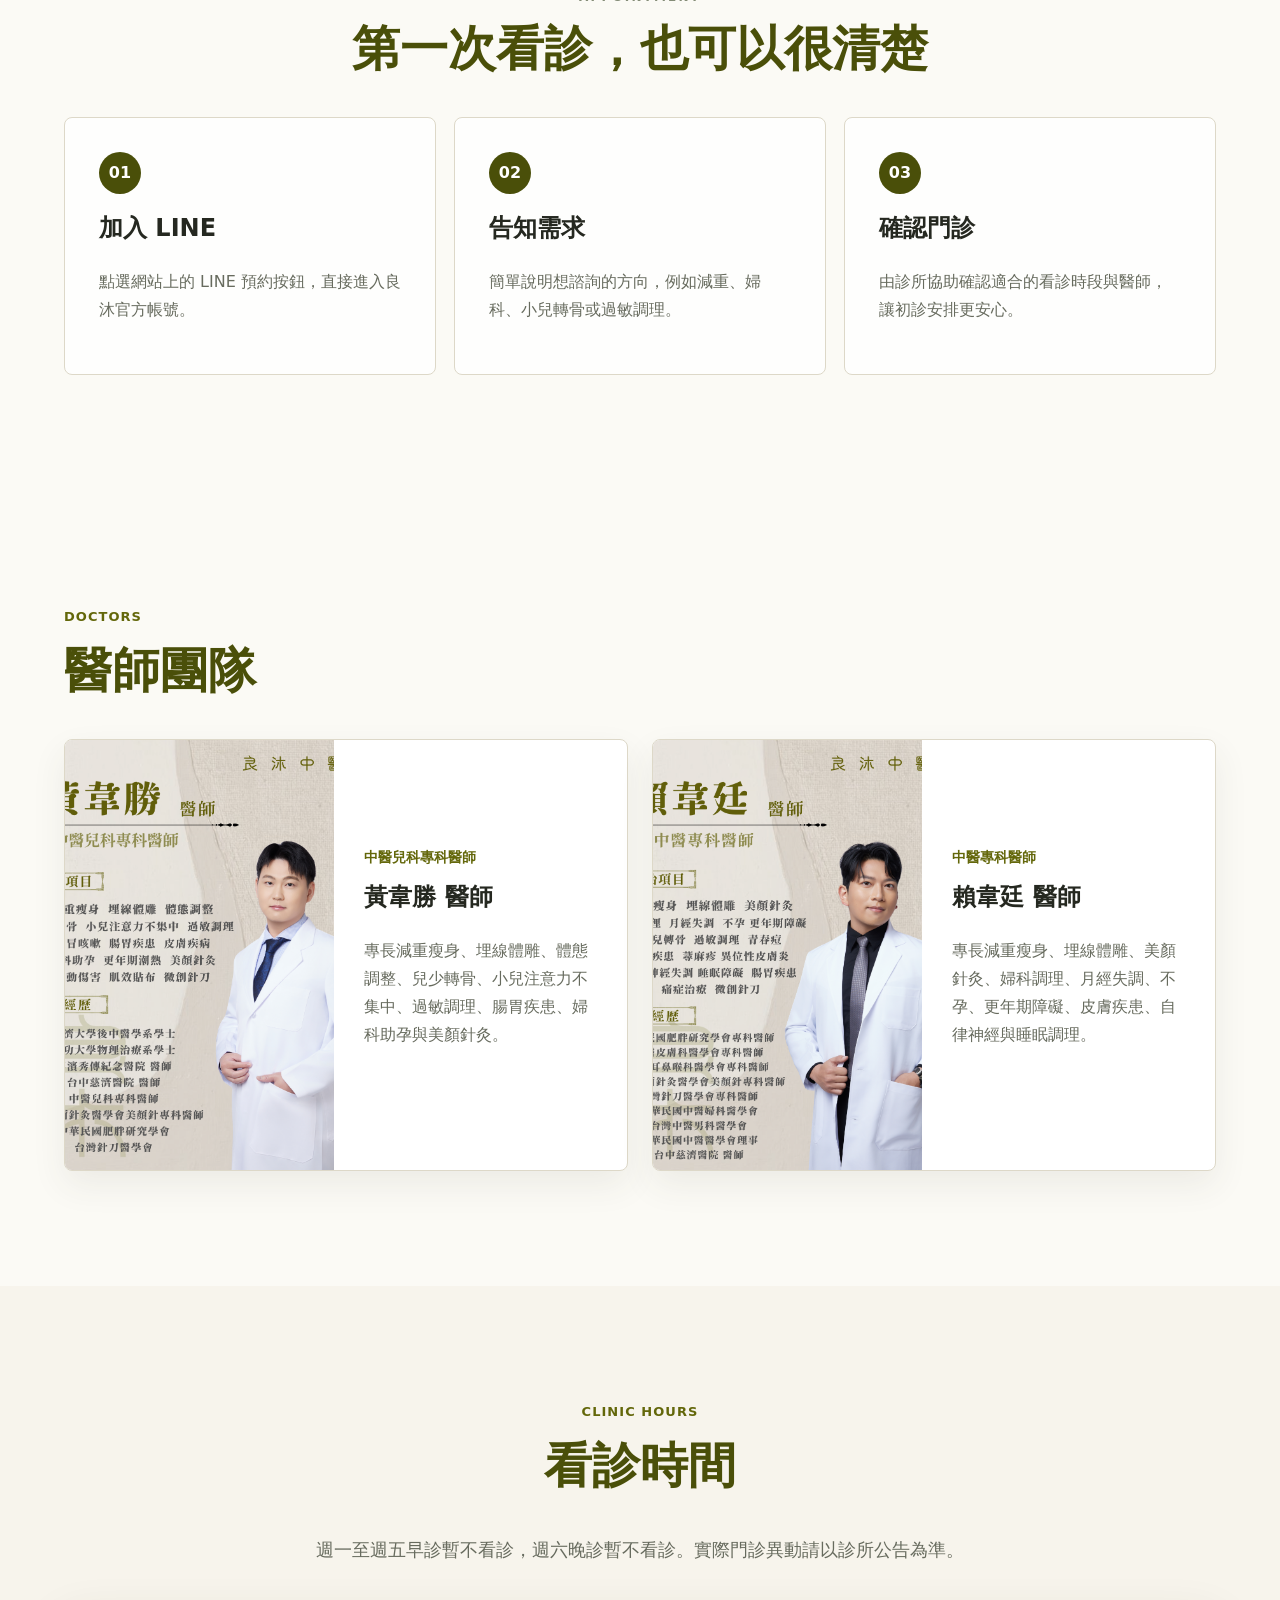
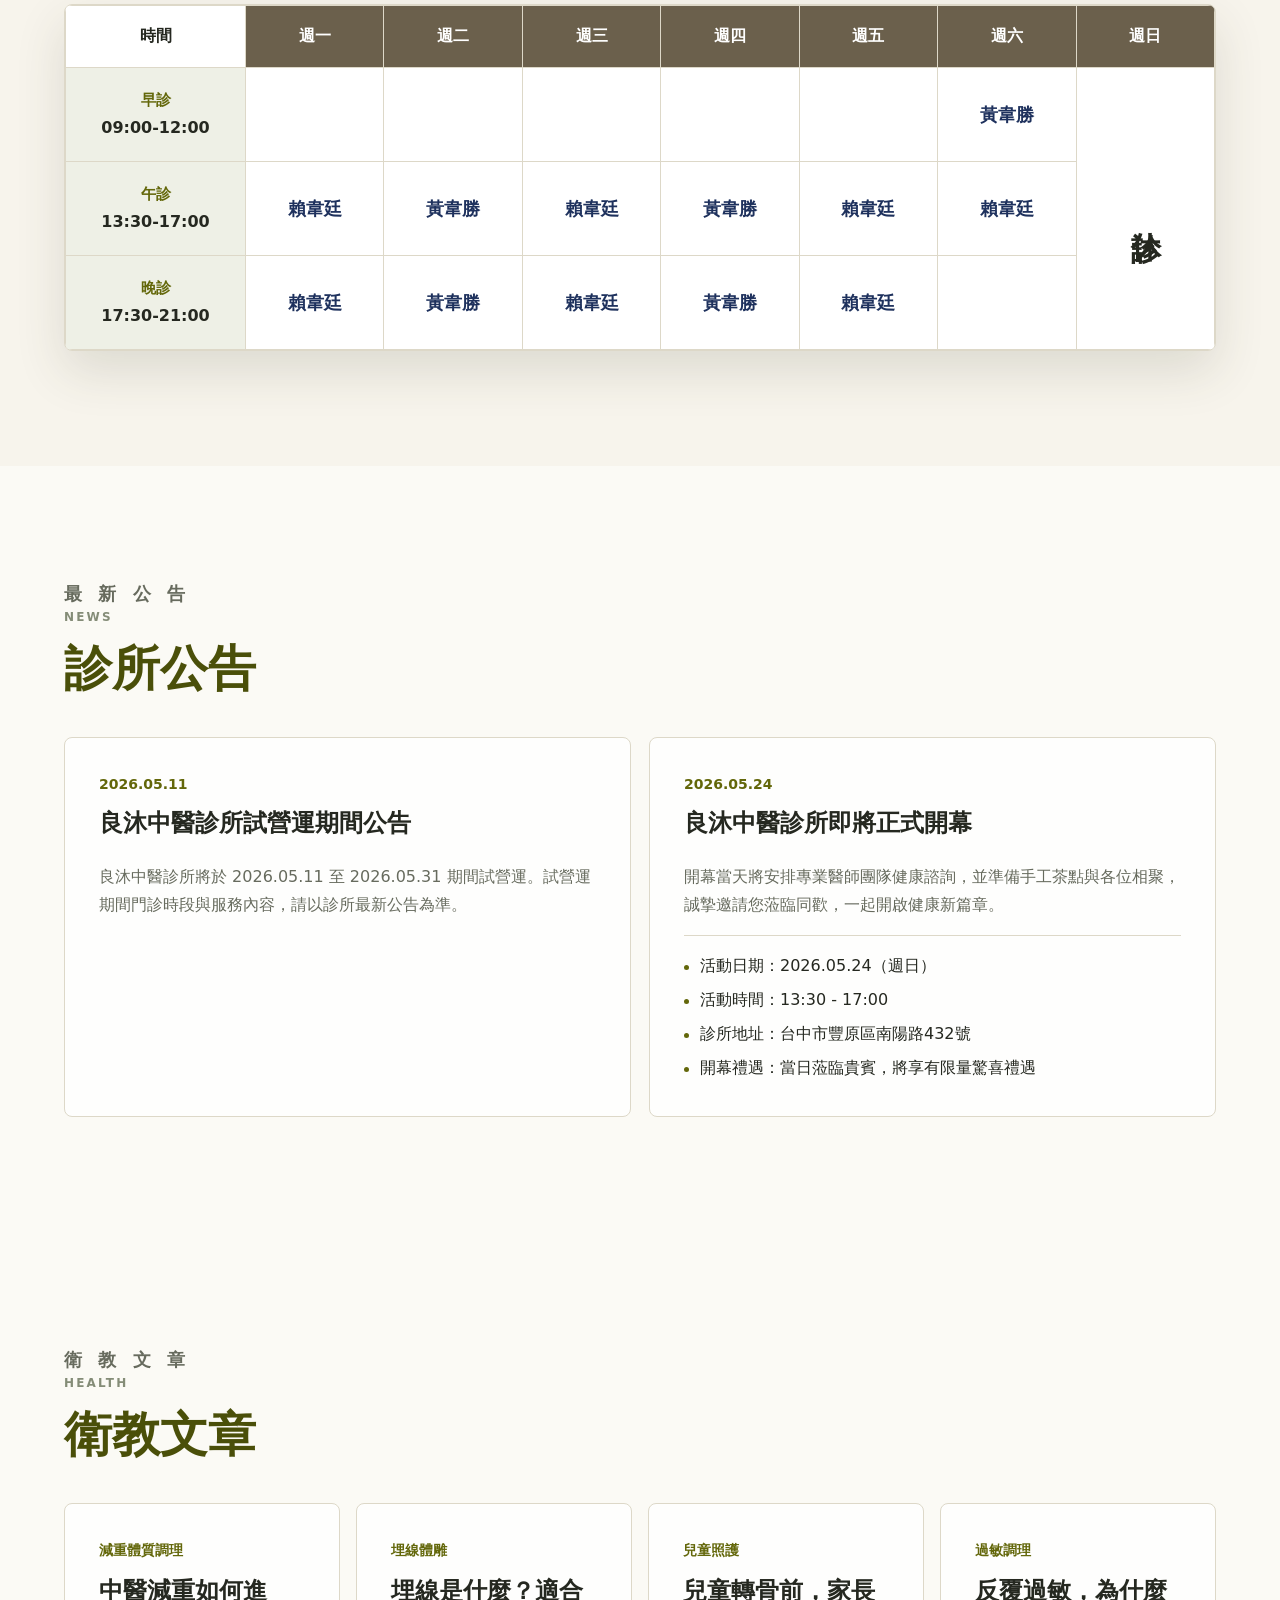
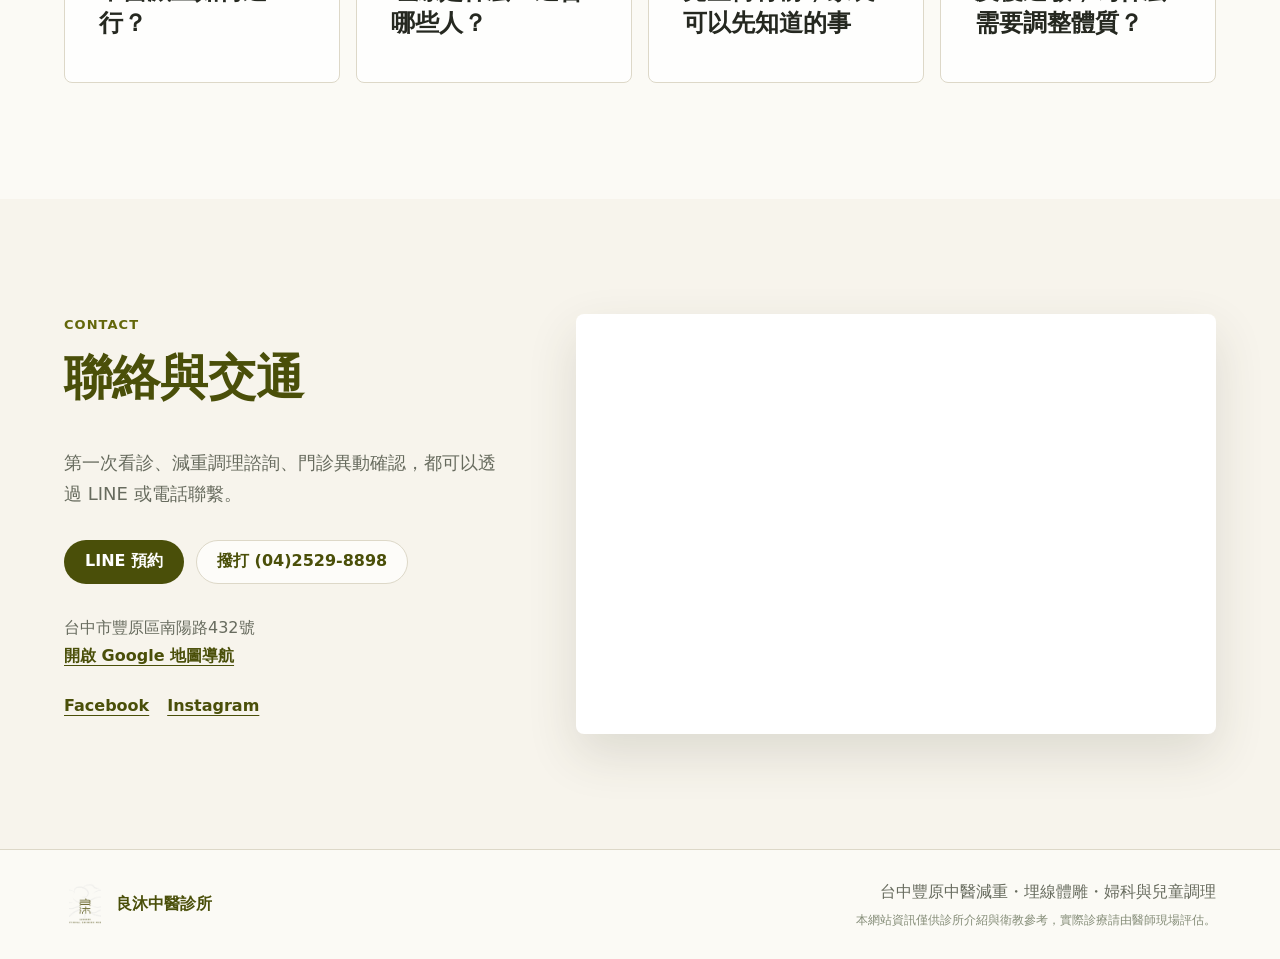
==== commit 9cb08690: "首頁加入豐原中醫調身體頁面連結" ====
--- a/index.html
+++ b/index.html
@@ -159,6 +159,7 @@
           <a href="./fengyuan-facial-acupuncture.html">美顏針灸</a>
           <a href="./fengyuan-gynecology.html">婦科調理</a>
           <a href="#articles">過敏調理</a>
+          <a href="./fengyuan-body-conditioning.html">中醫調身體</a>
         </div>
         <div class="service-grid">
           <article class="service-card featured" id="weight">
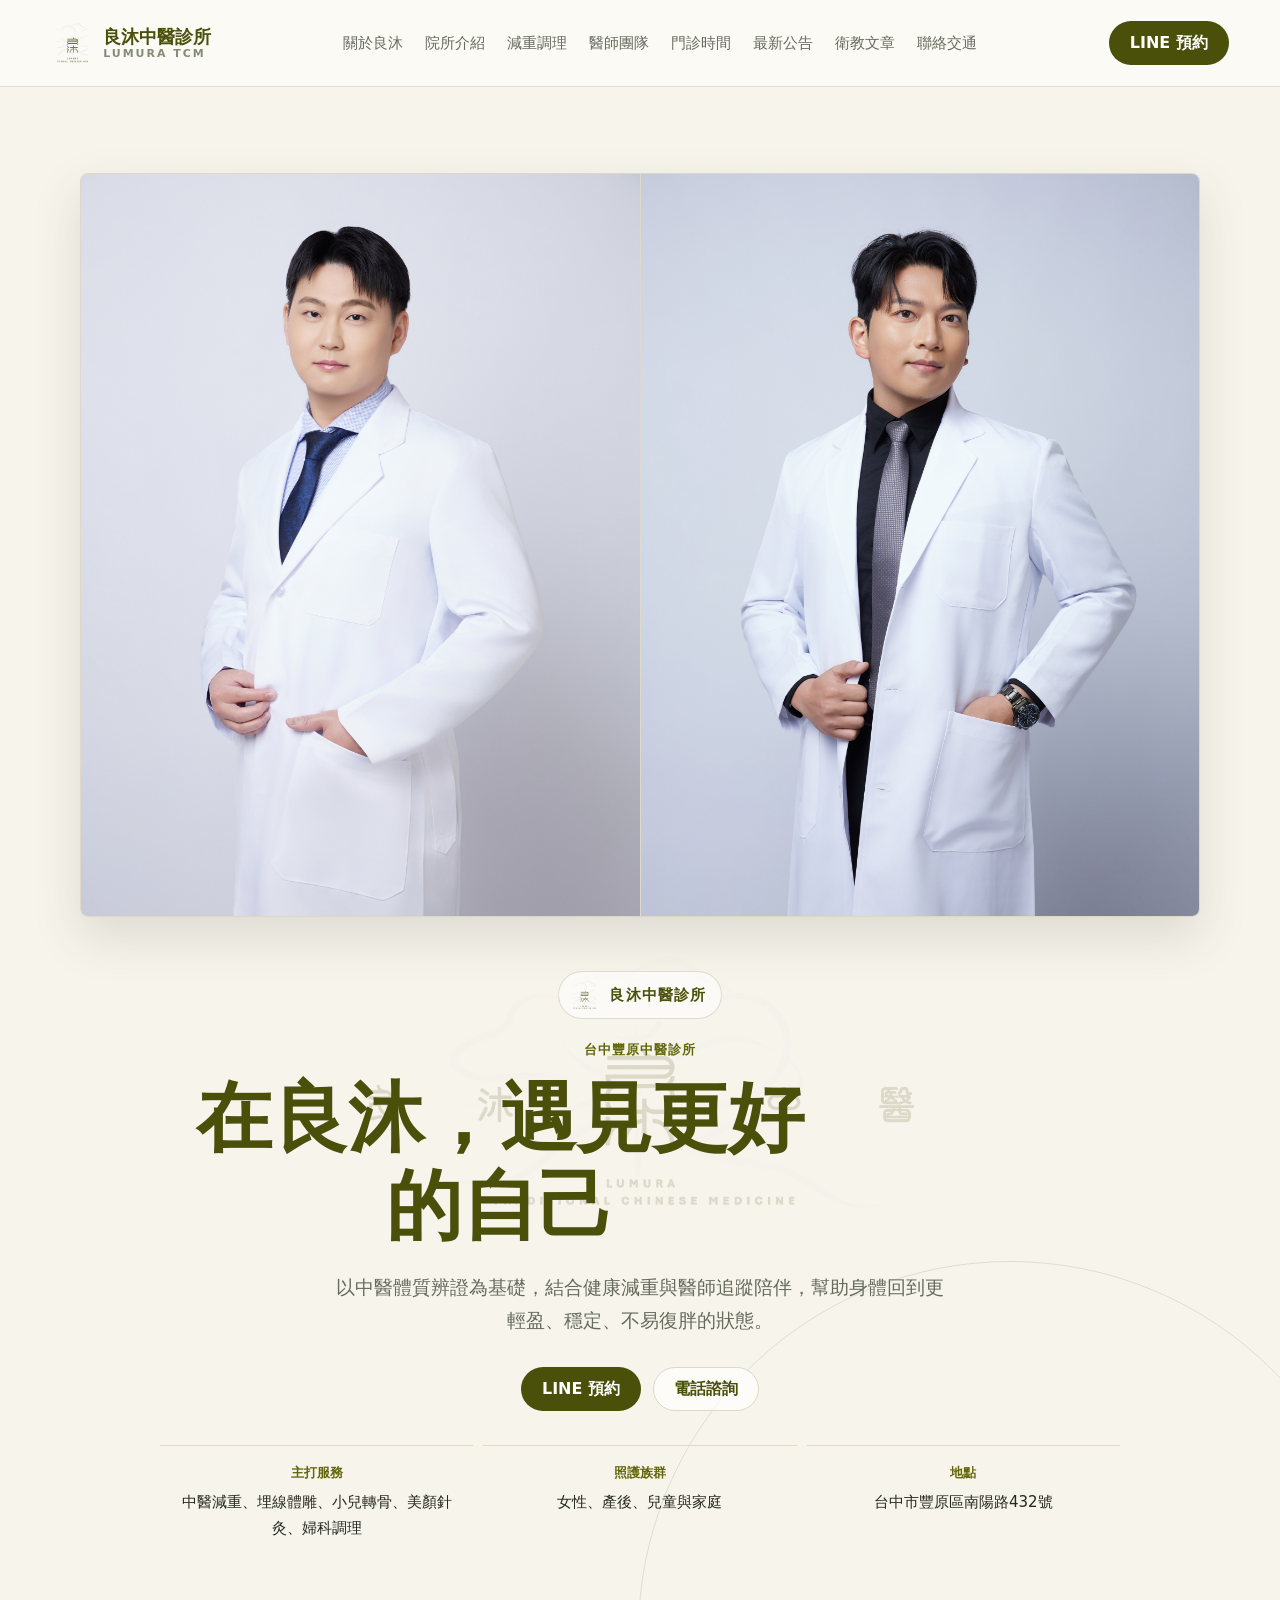
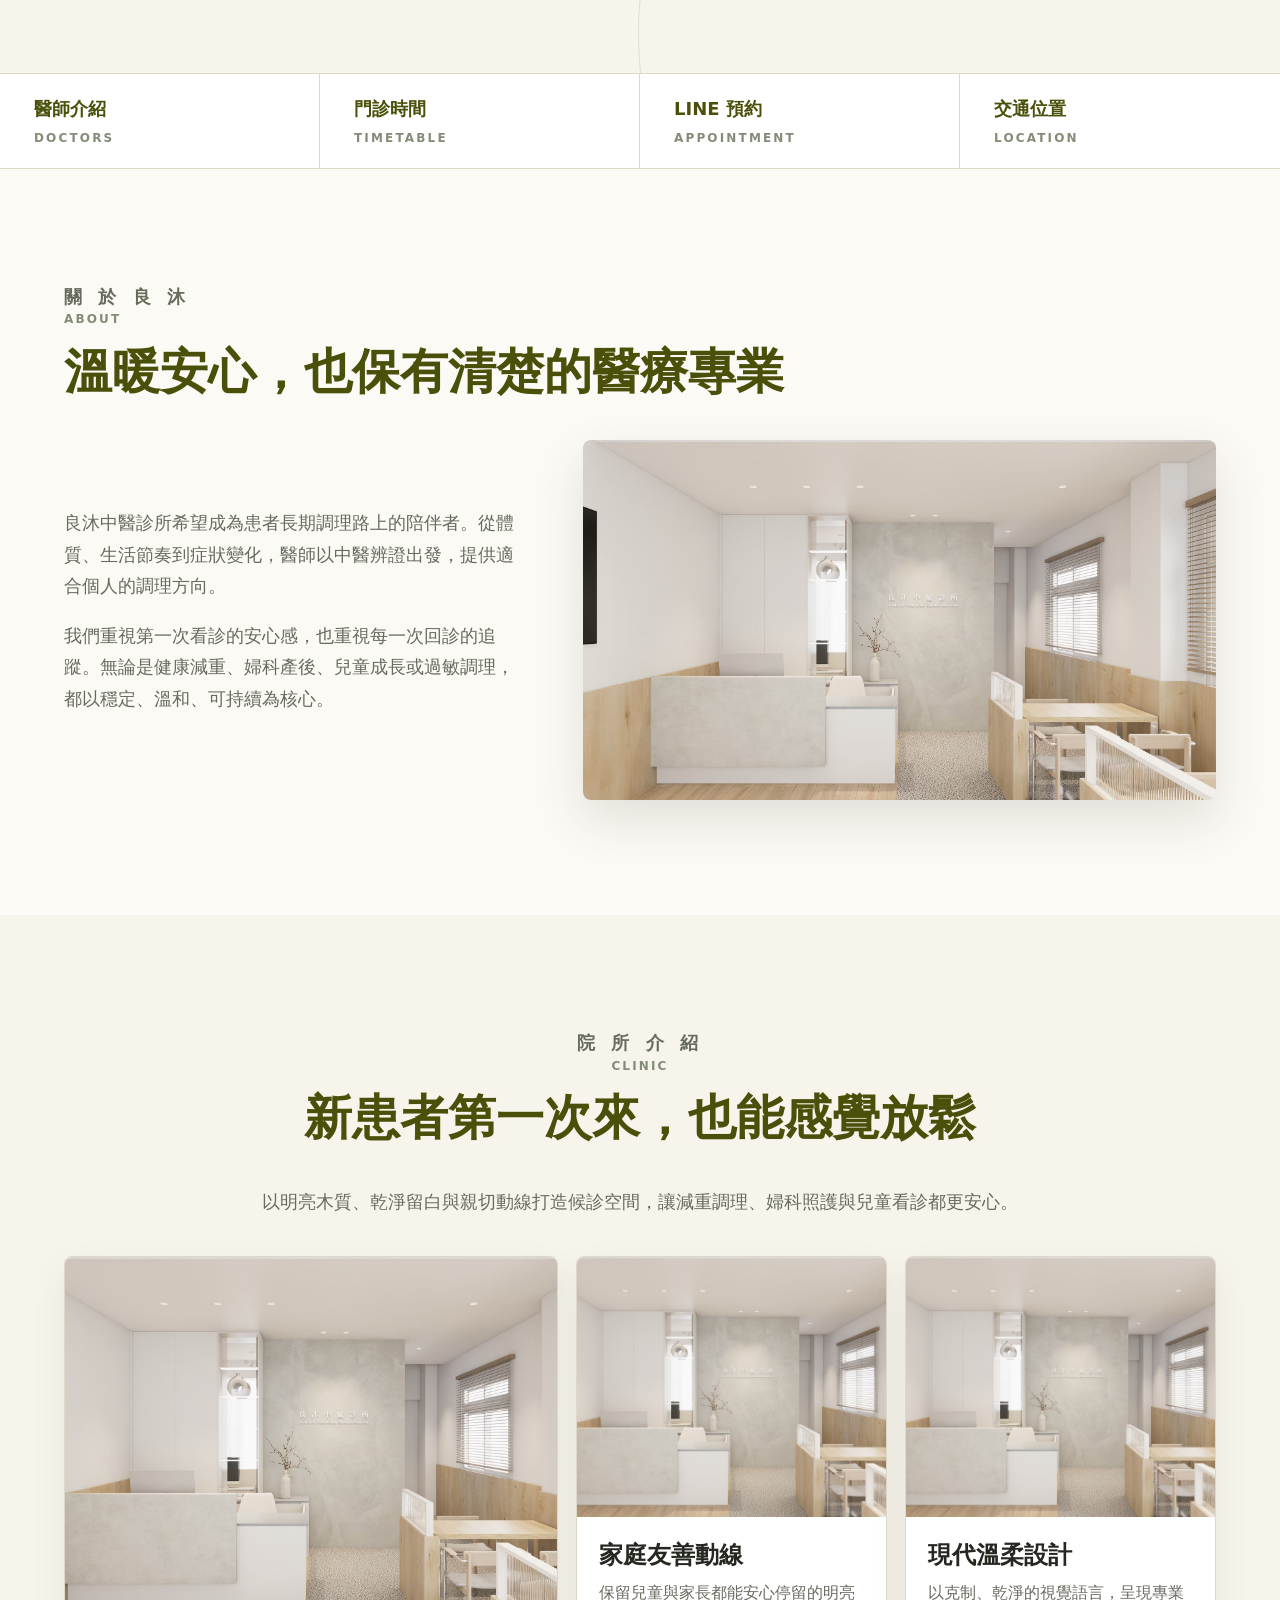
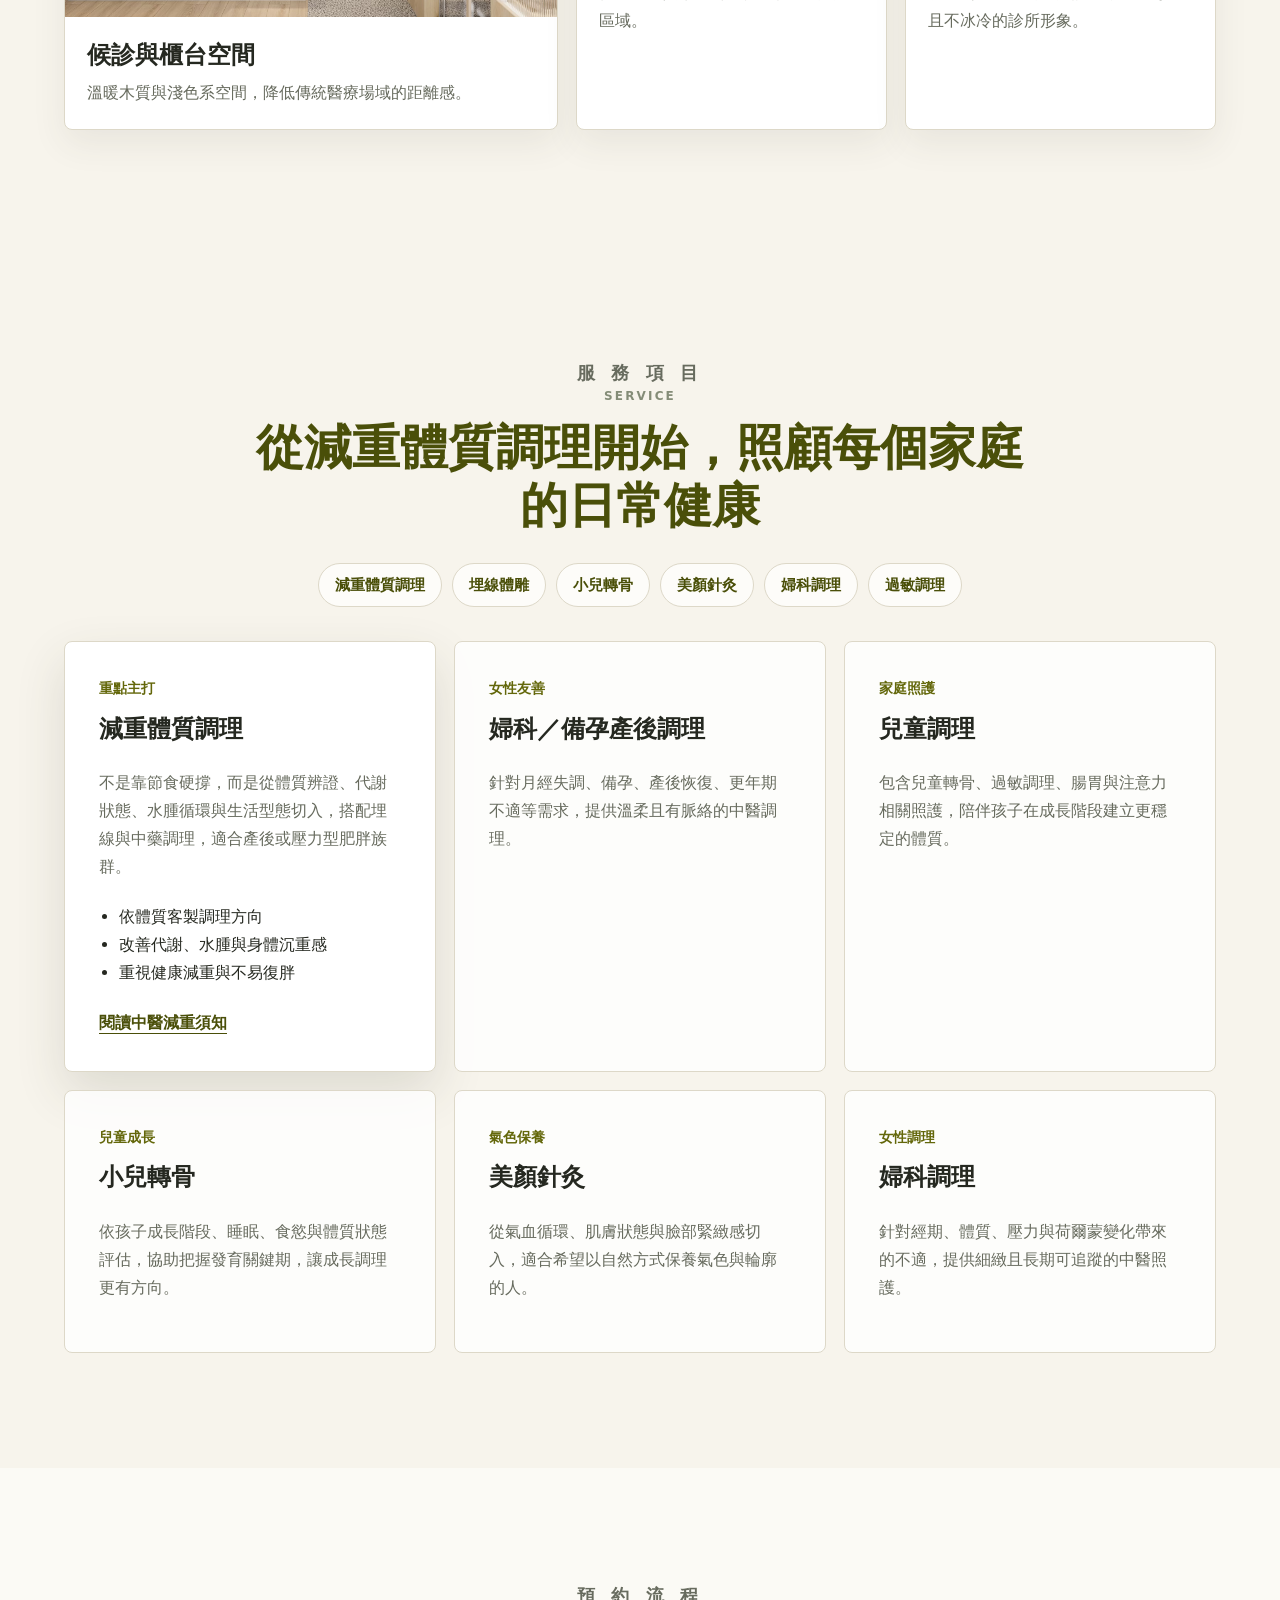
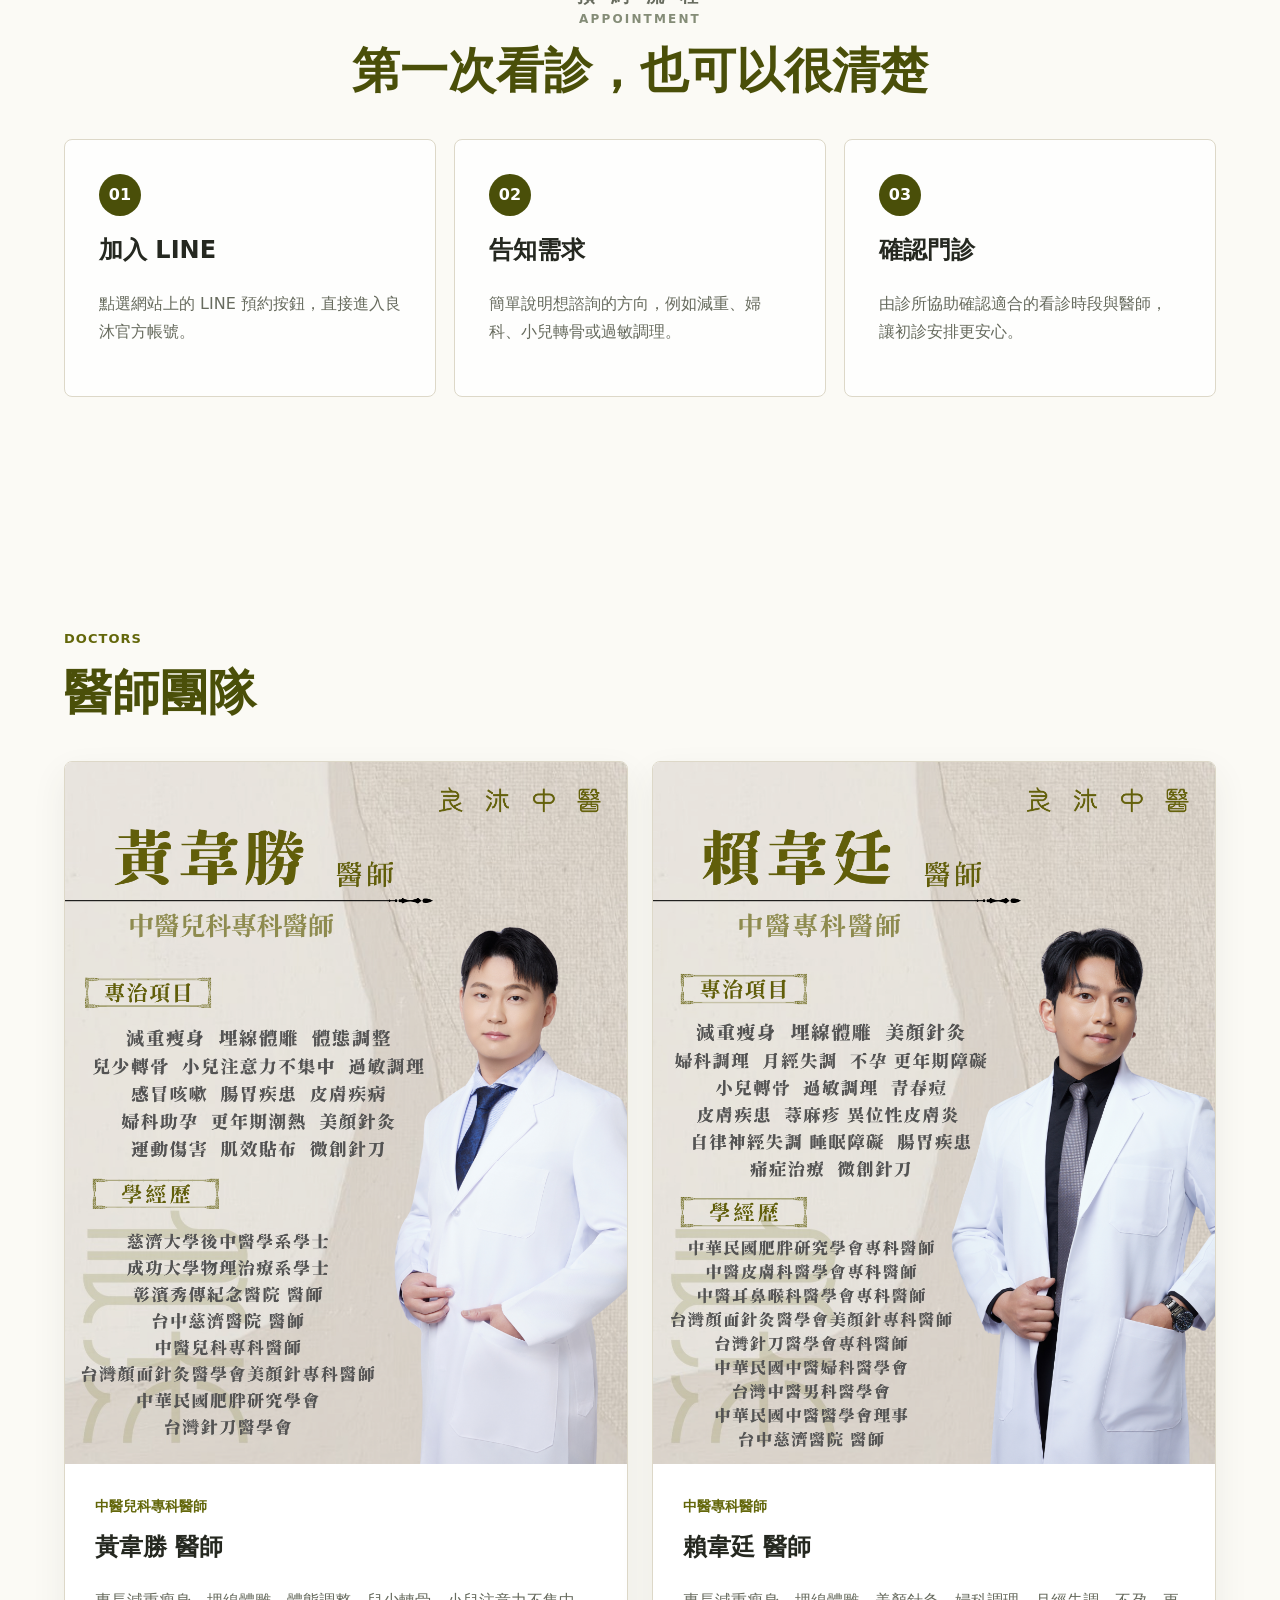
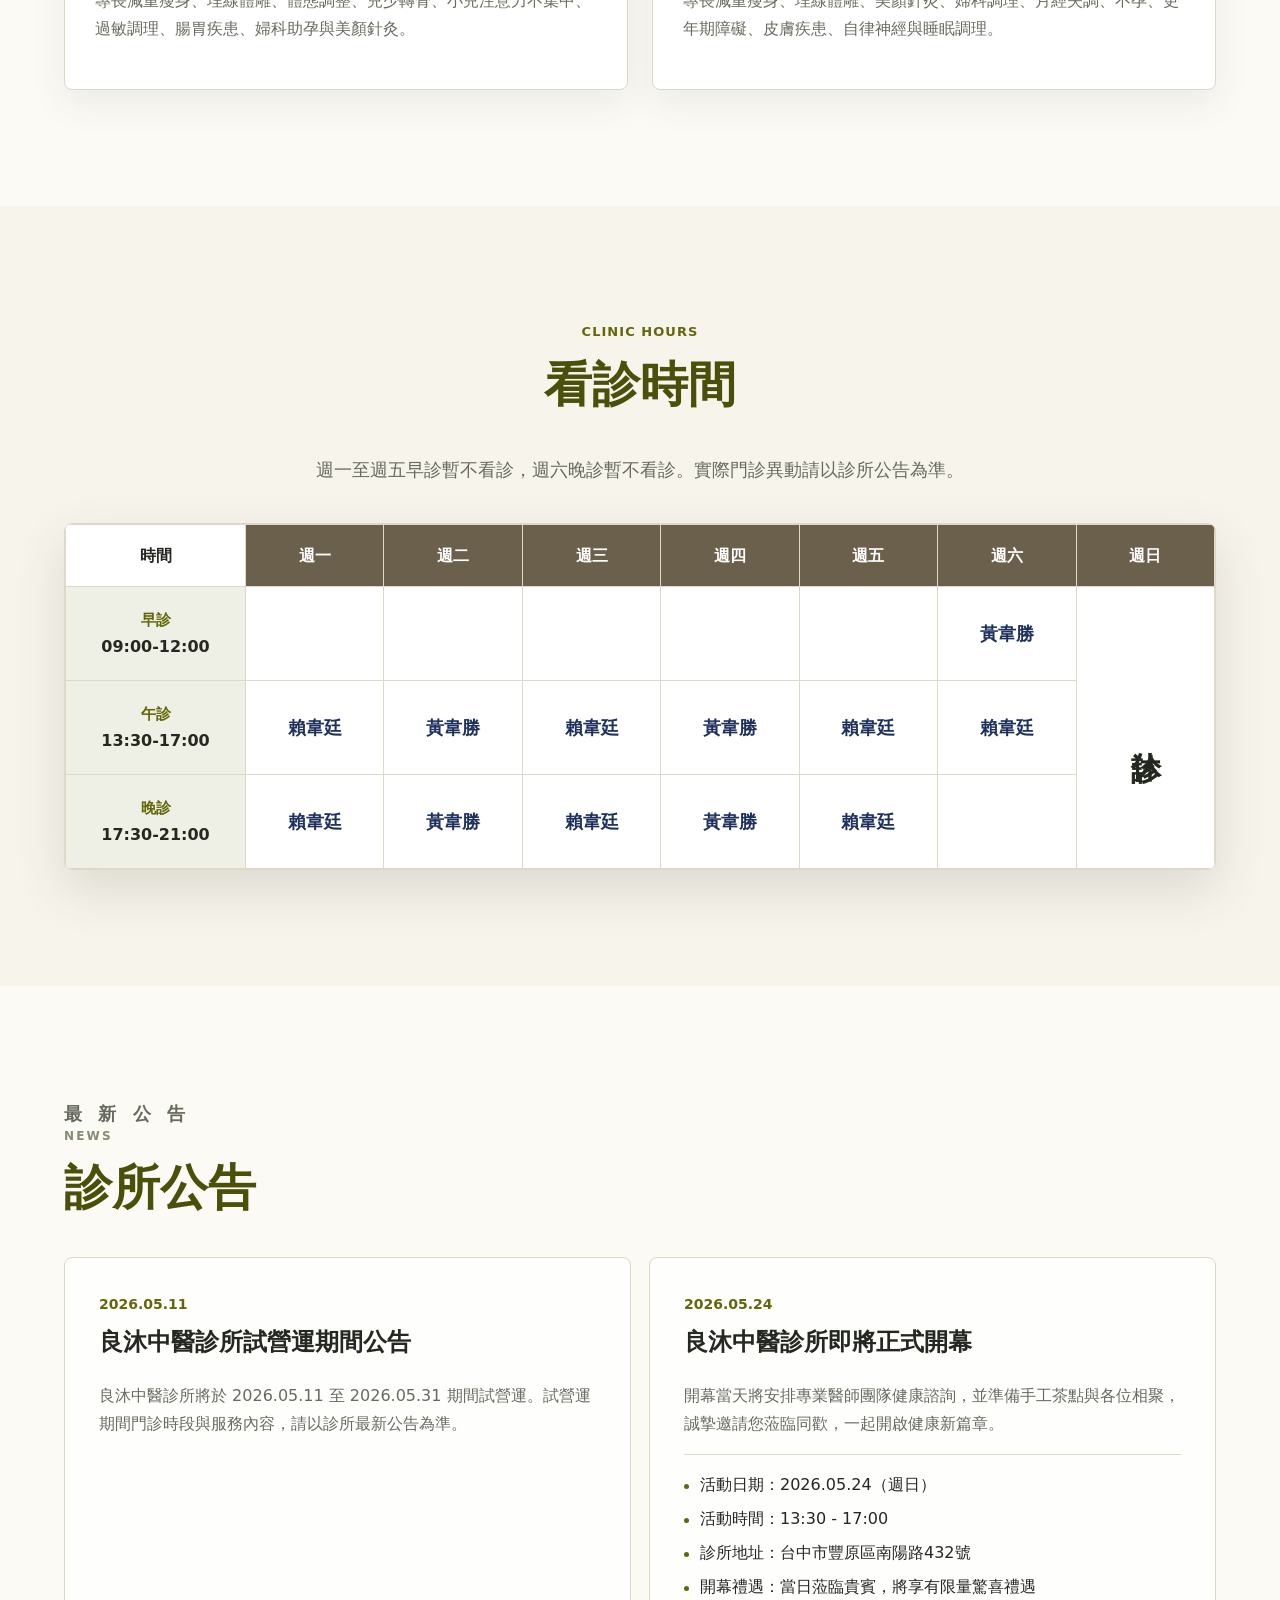
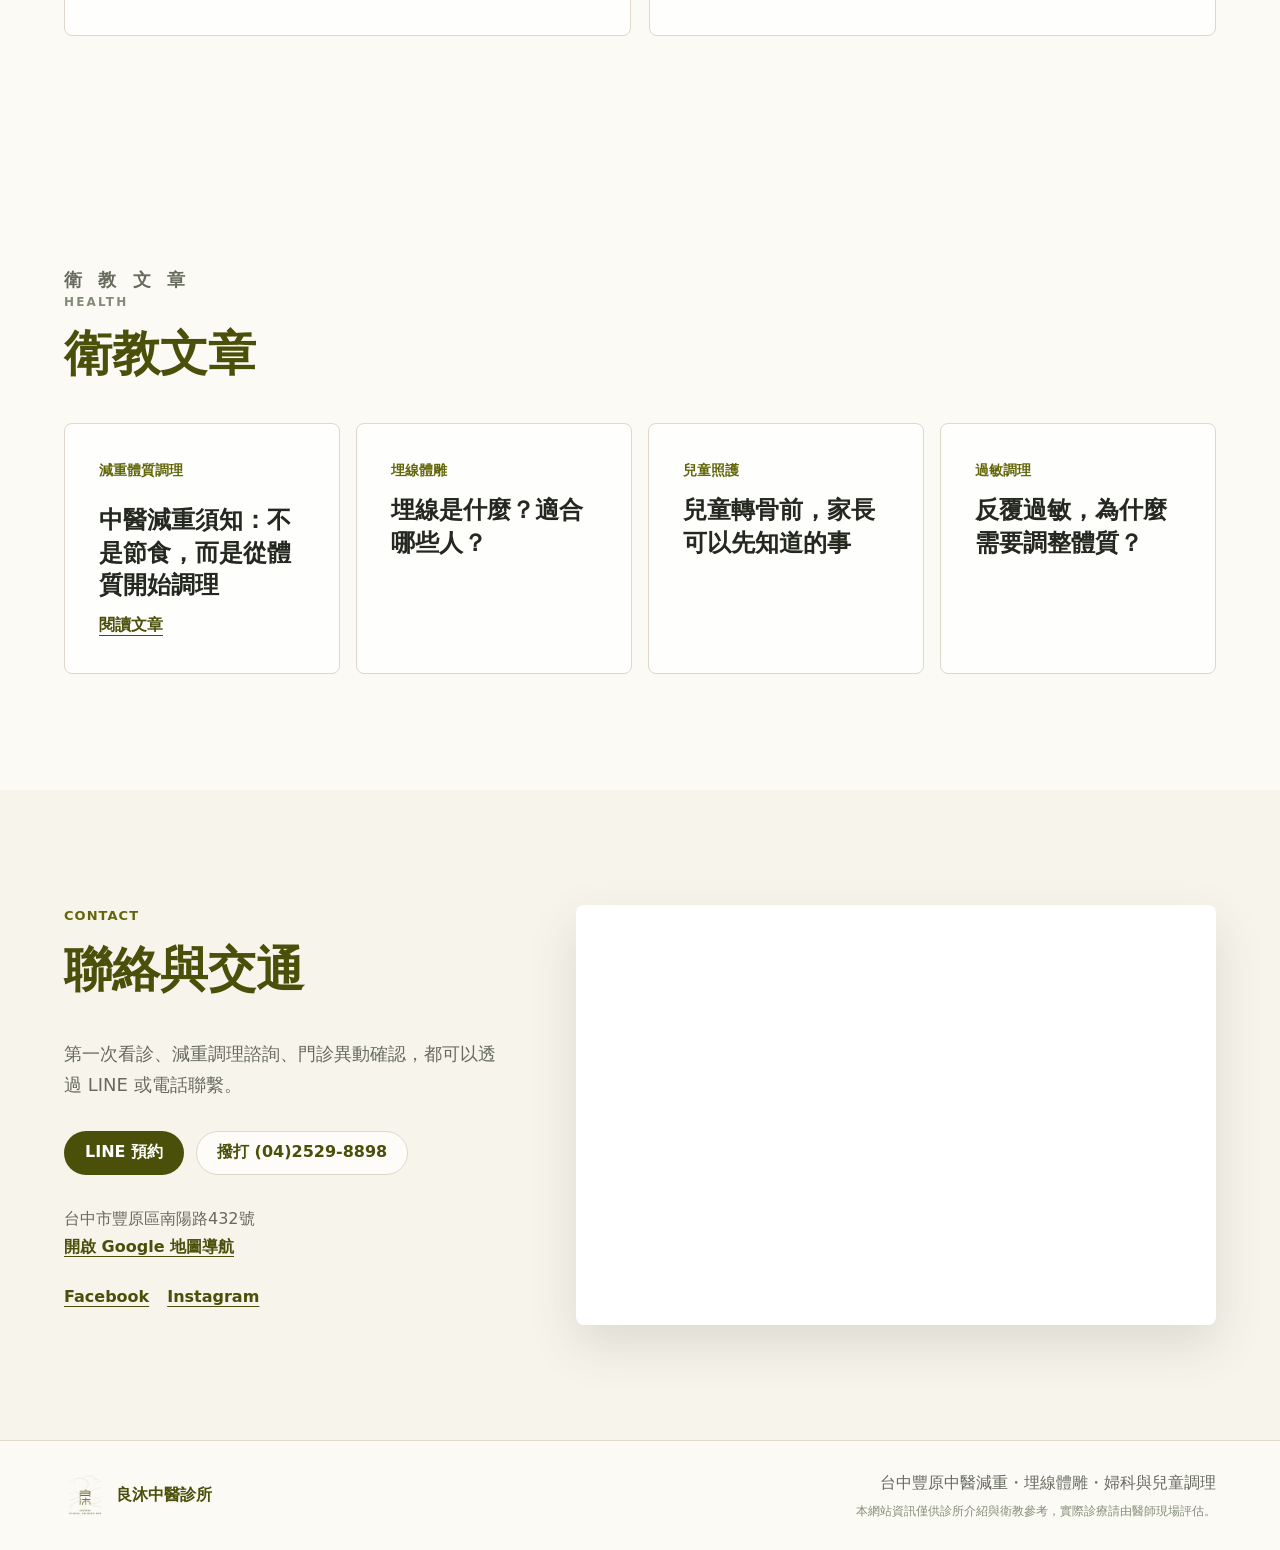
==== commit 61e0a6df: "Add files via upload" ====
--- a/index.html
+++ b/index.html
@@ -3,7 +3,6 @@
   <head>
     <meta charset="utf-8" />
     <meta name="viewport" content="width=device-width, initial-scale=1" />
-    <meta name="google-site-verification" content="OzQLksLAr-vXl_E6lXvPSoag3FuQMLPQAZap_ShdSYI" />
     <title>良沐中醫診所｜台中豐原中醫減重、埋線、婦科與兒童調理</title>
     <meta
       name="description"
@@ -153,18 +152,17 @@
           <h2 id="services-title">從減重體質調理開始，照顧每個家庭的日常健康</h2>
         </div>
         <div class="service-menu" aria-label="治療項目快速瀏覽">
-          <a href="./fengyuan-weight-loss.html">減重體質調理</a>
-          <a href="./fengyuan-thread-embedding.html">埋線體雕</a>
-          <a href="./fengyuan-child-growth.html">小兒轉骨</a>
-          <a href="./fengyuan-facial-acupuncture.html">美顏針灸</a>
-          <a href="./fengyuan-gynecology.html">婦科調理</a>
+          <a href="#weight">減重體質調理</a>
+          <a href="#weight">埋線體雕</a>
+          <a href="#doctors">小兒轉骨</a>
+          <a href="#doctors">美顏針灸</a>
+          <a href="#doctors">婦科調理</a>
           <a href="#articles">過敏調理</a>
-          <a href="./fengyuan-body-conditioning.html">中醫調身體</a>
         </div>
         <div class="service-grid">
           <article class="service-card featured" id="weight">
             <span class="service-kicker">重點主打</span>
-            <h3><a href="./fengyuan-weight-loss.html">減重體質調理</a></h3>
+            <h3>減重體質調理</h3>
             <p>
               不是靠節食硬撐，而是從體質辨證、代謝狀態、水腫循環與生活型態切入，搭配埋線與中藥調理，適合產後或壓力型肥胖族群。
             </p>
@@ -173,10 +171,11 @@
               <li>改善代謝、水腫與身體沉重感</li>
               <li>重視健康減重與不易復胖</li>
             </ul>
+            <a class="text-link" href="./fengyuan-weight-loss.html">閱讀中醫減重須知</a>
           </article>
           <article class="service-card">
             <span class="service-kicker">女性友善</span>
-            <h3><a href="./fengyuan-gynecology.html">婦科／備孕產後調理</a></h3>
+            <h3>婦科／備孕產後調理</h3>
             <p>針對月經失調、備孕、產後恢復、更年期不適等需求，提供溫柔且有脈絡的中醫調理。</p>
           </article>
           <article class="service-card">
@@ -186,17 +185,17 @@
           </article>
           <article class="service-card">
             <span class="service-kicker">兒童成長</span>
-            <h3><a href="./fengyuan-child-growth.html">小兒轉骨</a></h3>
+            <h3>小兒轉骨</h3>
             <p>依孩子成長階段、睡眠、食慾與體質狀態評估，協助把握發育關鍵期，讓成長調理更有方向。</p>
           </article>
           <article class="service-card">
             <span class="service-kicker">氣色保養</span>
-            <h3><a href="./fengyuan-facial-acupuncture.html">美顏針灸</a></h3>
+            <h3>美顏針灸</h3>
             <p>從氣血循環、肌膚狀態與臉部緊緻感切入，適合希望以自然方式保養氣色與輪廓的人。</p>
           </article>
           <article class="service-card">
             <span class="service-kicker">女性調理</span>
-            <<h3><a href="./fengyuan-gynecology.html">婦科調理</a></h3>
+            <h3>婦科調理</h3>
             <p>針對經期、體質、壓力與荷爾蒙變化帶來的不適，提供細緻且長期可追蹤的中醫照護。</p>
           </article>
         </div>
@@ -343,8 +342,11 @@
         </div>
         <div class="article-grid">
           <article>
-            <p>減重體質調理</p>
-            <h3>中醫減重如何進行？</h3>
+            <a class="article-link" href="./fengyuan-weight-loss.html">
+              <p>減重體質調理</p>
+              <h3>中醫減重須知：不是節食，而是從體質開始調理</h3>
+              <span>閱讀文章</span>
+            </a>
           </article>
           <article>
             <p>埋線體雕</p>
--- a/styles.css
+++ b/styles.css
@@ -292,6 +292,22 @@
   justify-content: center;
 }
 
+.article-hero-image {
+  max-width: 920px;
+  margin: 40px auto 0;
+  overflow: hidden;
+  border: 1px solid var(--line);
+  border-radius: 8px;
+  background: var(--white);
+  box-shadow: var(--shadow);
+}
+
+.article-hero-image img {
+  width: 100%;
+  aspect-ratio: 16 / 7;
+  object-fit: cover;
+}
+
 .trust-points {
   display: grid;
   grid-template-columns: repeat(3, minmax(0, 1fr));
@@ -525,6 +541,15 @@
   margin: 22px 0 0;
   padding-left: 20px;
   color: var(--ink);
+}
+
+.text-link {
+  display: inline-flex;
+  margin-top: 22px;
+  color: var(--olive-deep);
+  font-weight: 900;
+  text-decoration: underline;
+  text-underline-offset: 5px;
 }
 
 .process-grid,
@@ -606,7 +631,7 @@
 
 .doctor-card {
   display: grid;
-  grid-template-columns: minmax(200px, 0.92fr) minmax(220px, 1fr);
+  grid-template-rows: auto 1fr;
   gap: 0;
   overflow: hidden;
   border: 1px solid var(--line);
@@ -617,10 +642,11 @@
 
 .doctor-card img {
   width: 100%;
-  height: 100%;
-  min-height: 430px;
-  object-fit: cover;
-  object-position: 68% 50%;
+  height: auto;
+  min-height: 0;
+  object-fit: contain;
+  object-position: center top;
+  background: #f4f1e9;
 }
 
 .doctor-content {
@@ -713,6 +739,20 @@
   margin-bottom: 0;
 }
 
+.article-link {
+  display: grid;
+  gap: 10px;
+  height: 100%;
+}
+
+.article-link span {
+  margin-top: auto;
+  color: var(--olive-deep);
+  font-weight: 900;
+  text-decoration: underline;
+  text-underline-offset: 5px;
+}
+
 .article-body {
   max-width: 880px;
   margin: 0 auto;
@@ -750,6 +790,26 @@
   font-weight: 800;
   text-decoration: underline;
   text-underline-offset: 4px;
+}
+
+.article-callout {
+  margin: 36px 0 10px;
+  border: 1px solid var(--line);
+  border-radius: 8px;
+  padding: clamp(22px, 4vw, 34px);
+  color: var(--ink);
+  background: var(--white);
+  box-shadow: 0 16px 36px rgba(65, 62, 45, 0.1);
+}
+
+.article-callout h3 {
+  margin-top: 0;
+}
+
+.article-callout .button {
+  margin-top: 8px;
+  color: var(--white);
+  text-decoration: none;
 }
 
 .contact-grid {
@@ -900,6 +960,7 @@
 
   .doctor-card {
     grid-template-columns: 1fr;
+    grid-template-rows: auto 1fr;
   }
 }
 
@@ -936,6 +997,10 @@
 
   .hero-media img {
     height: 420px;
+  }
+
+  .article-hero-image img {
+    aspect-ratio: 4 / 3;
   }
 
   .trust-points,
@@ -950,7 +1015,10 @@
   }
 
   .doctor-card img {
-    min-height: 420px;
+    height: auto;
+    min-height: 0;
+    object-fit: contain;
+    object-position: center top;
   }
 
   .mobile-line {
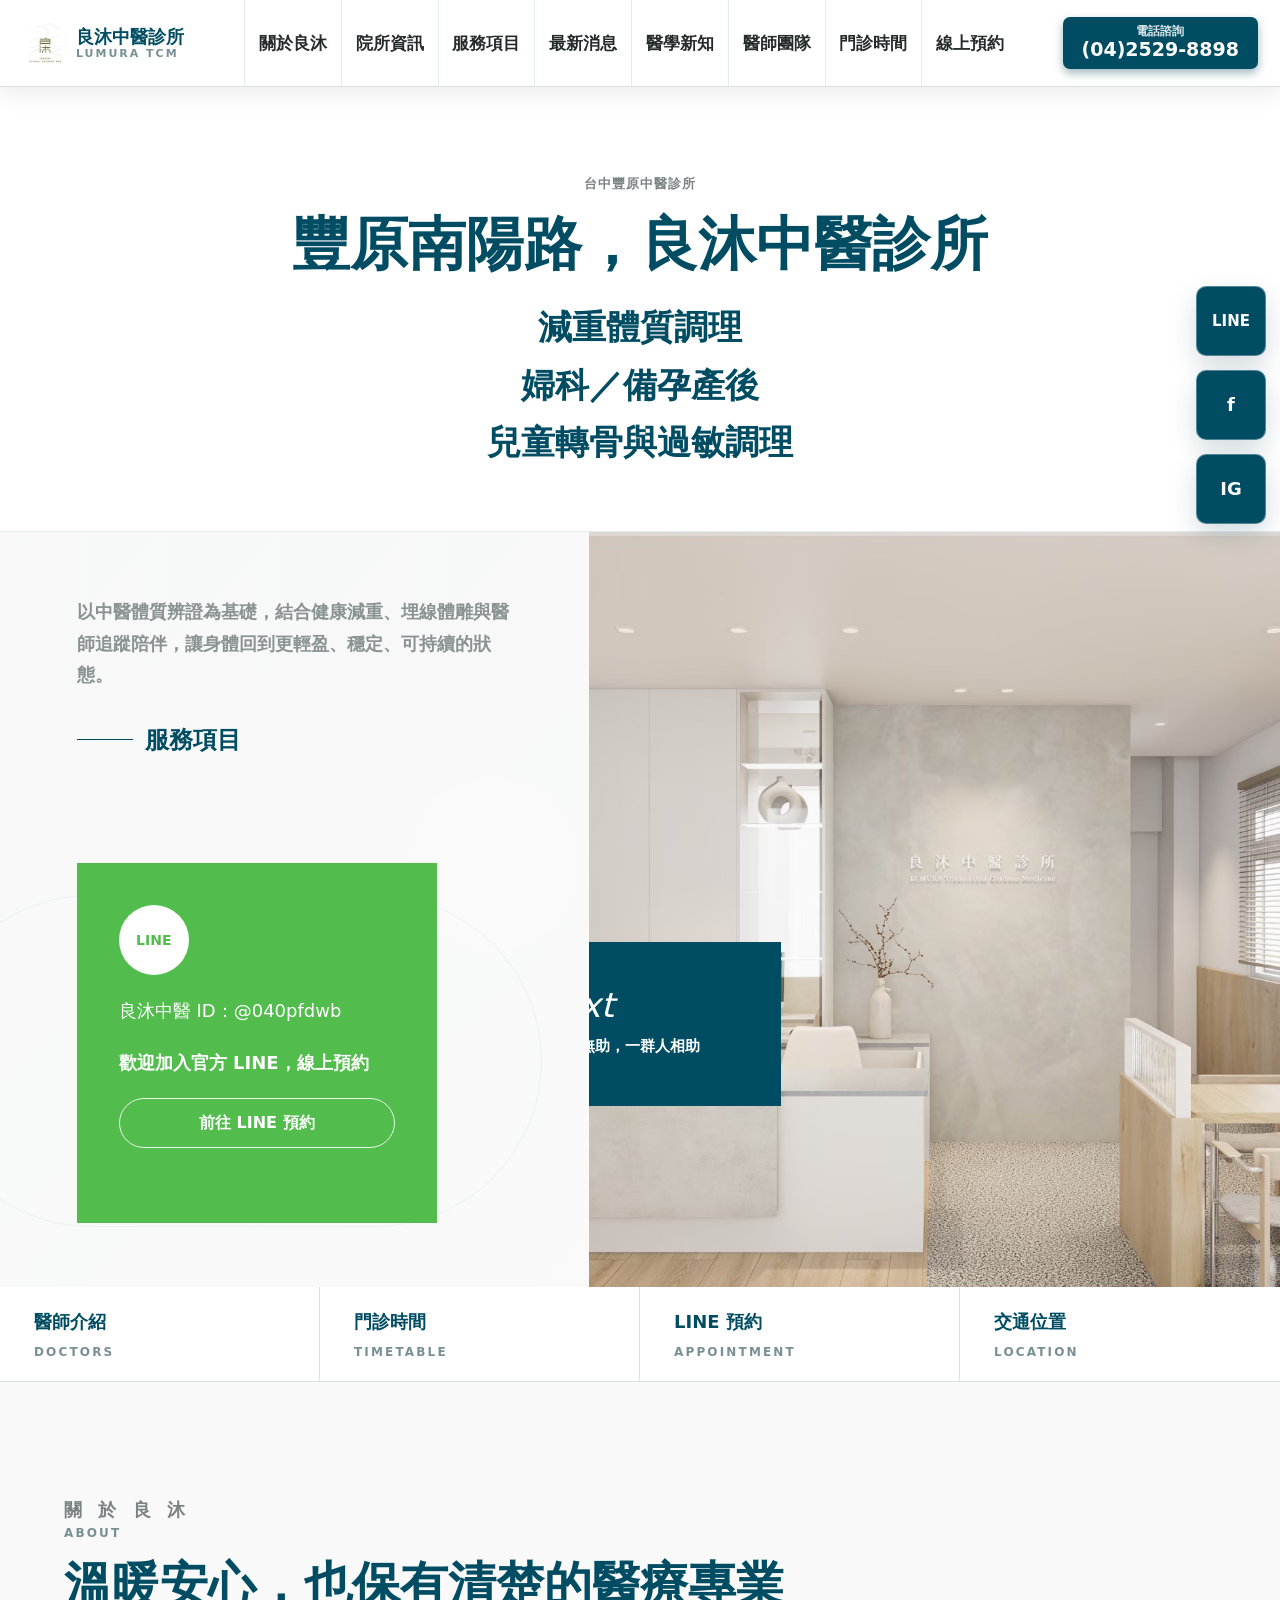
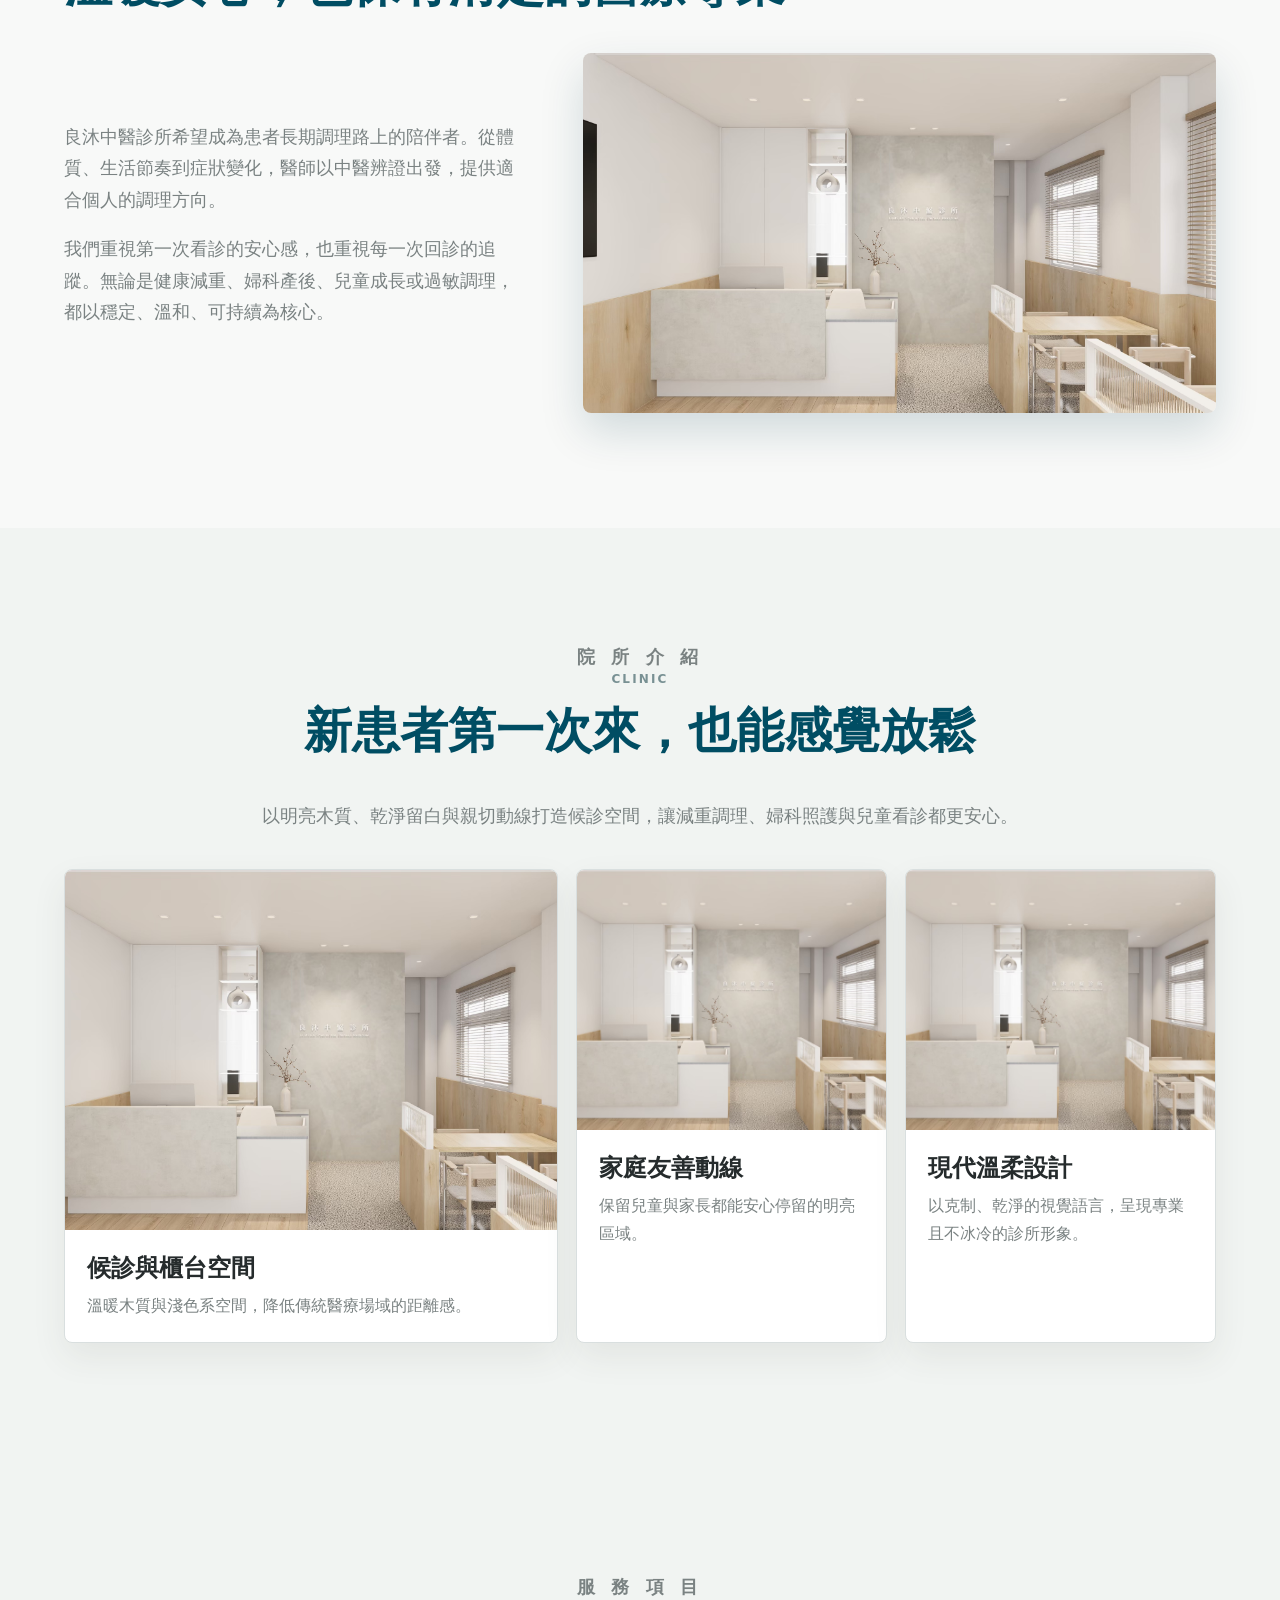
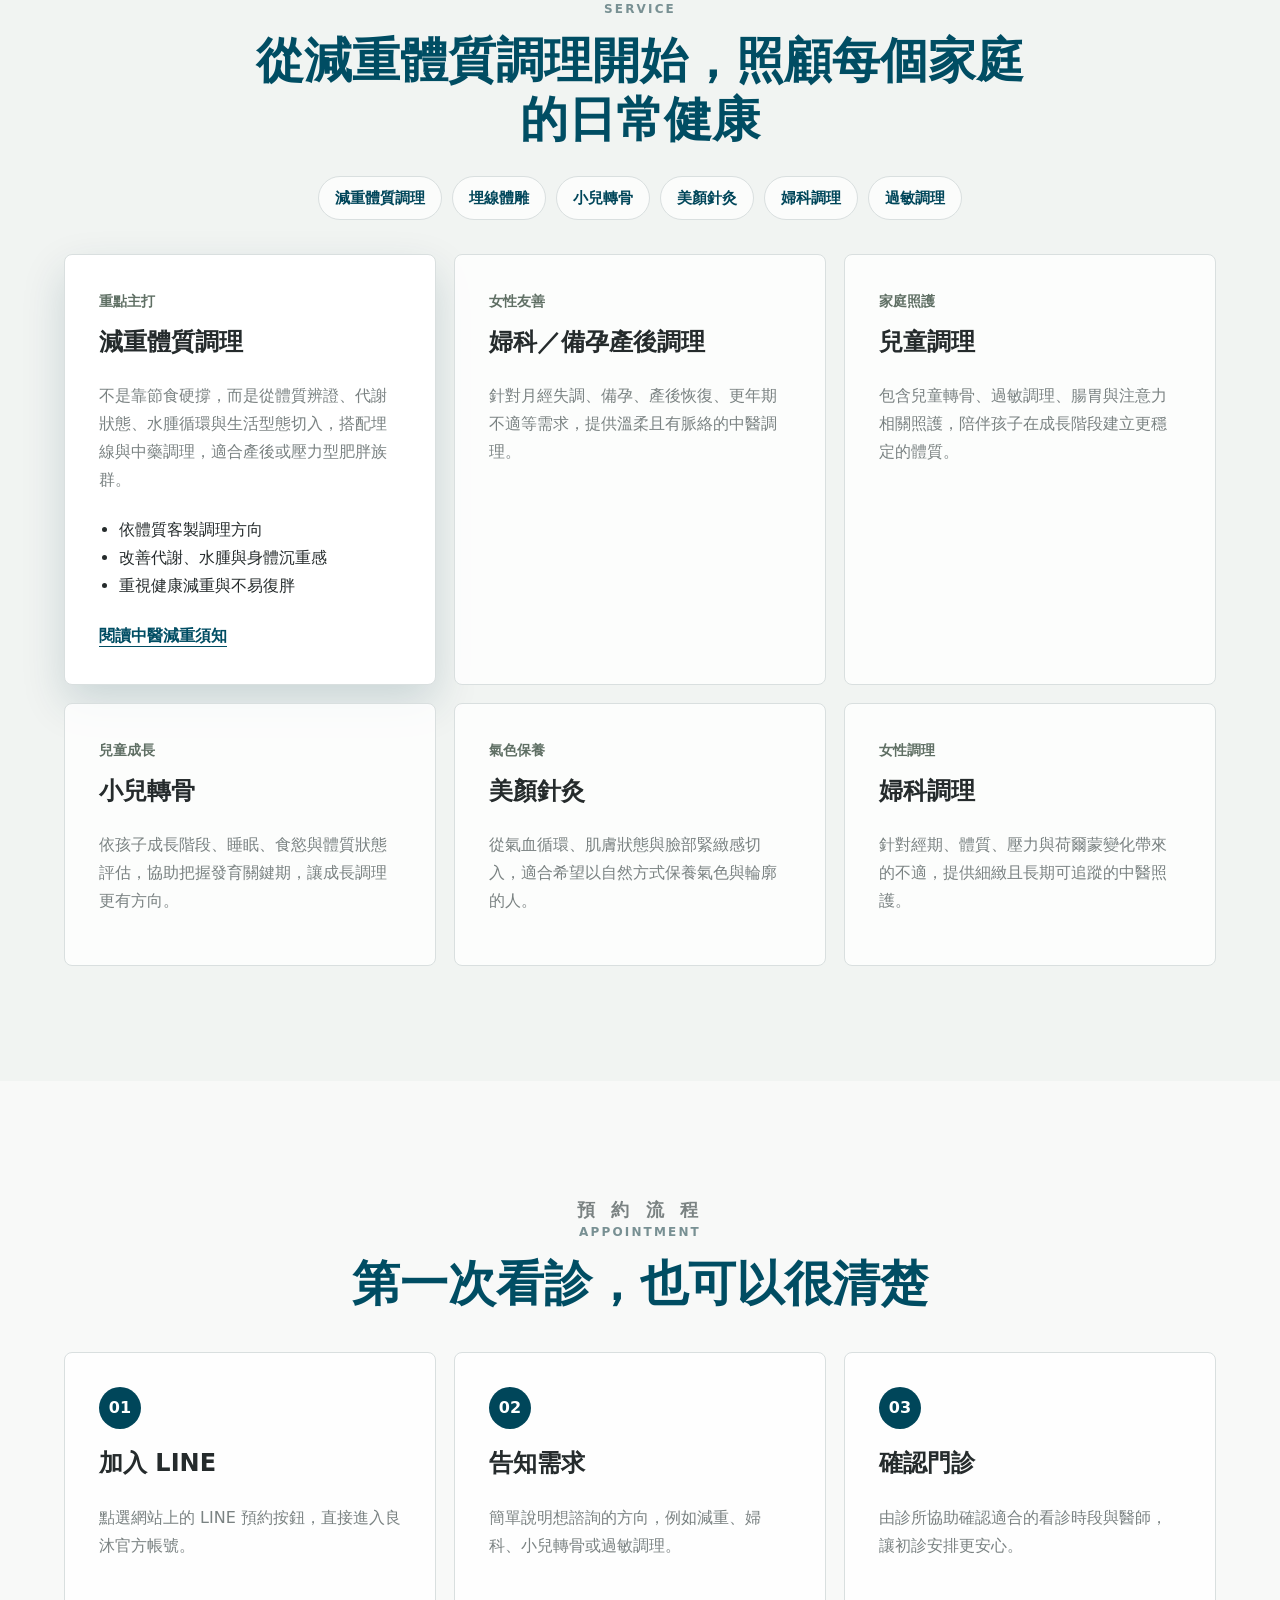
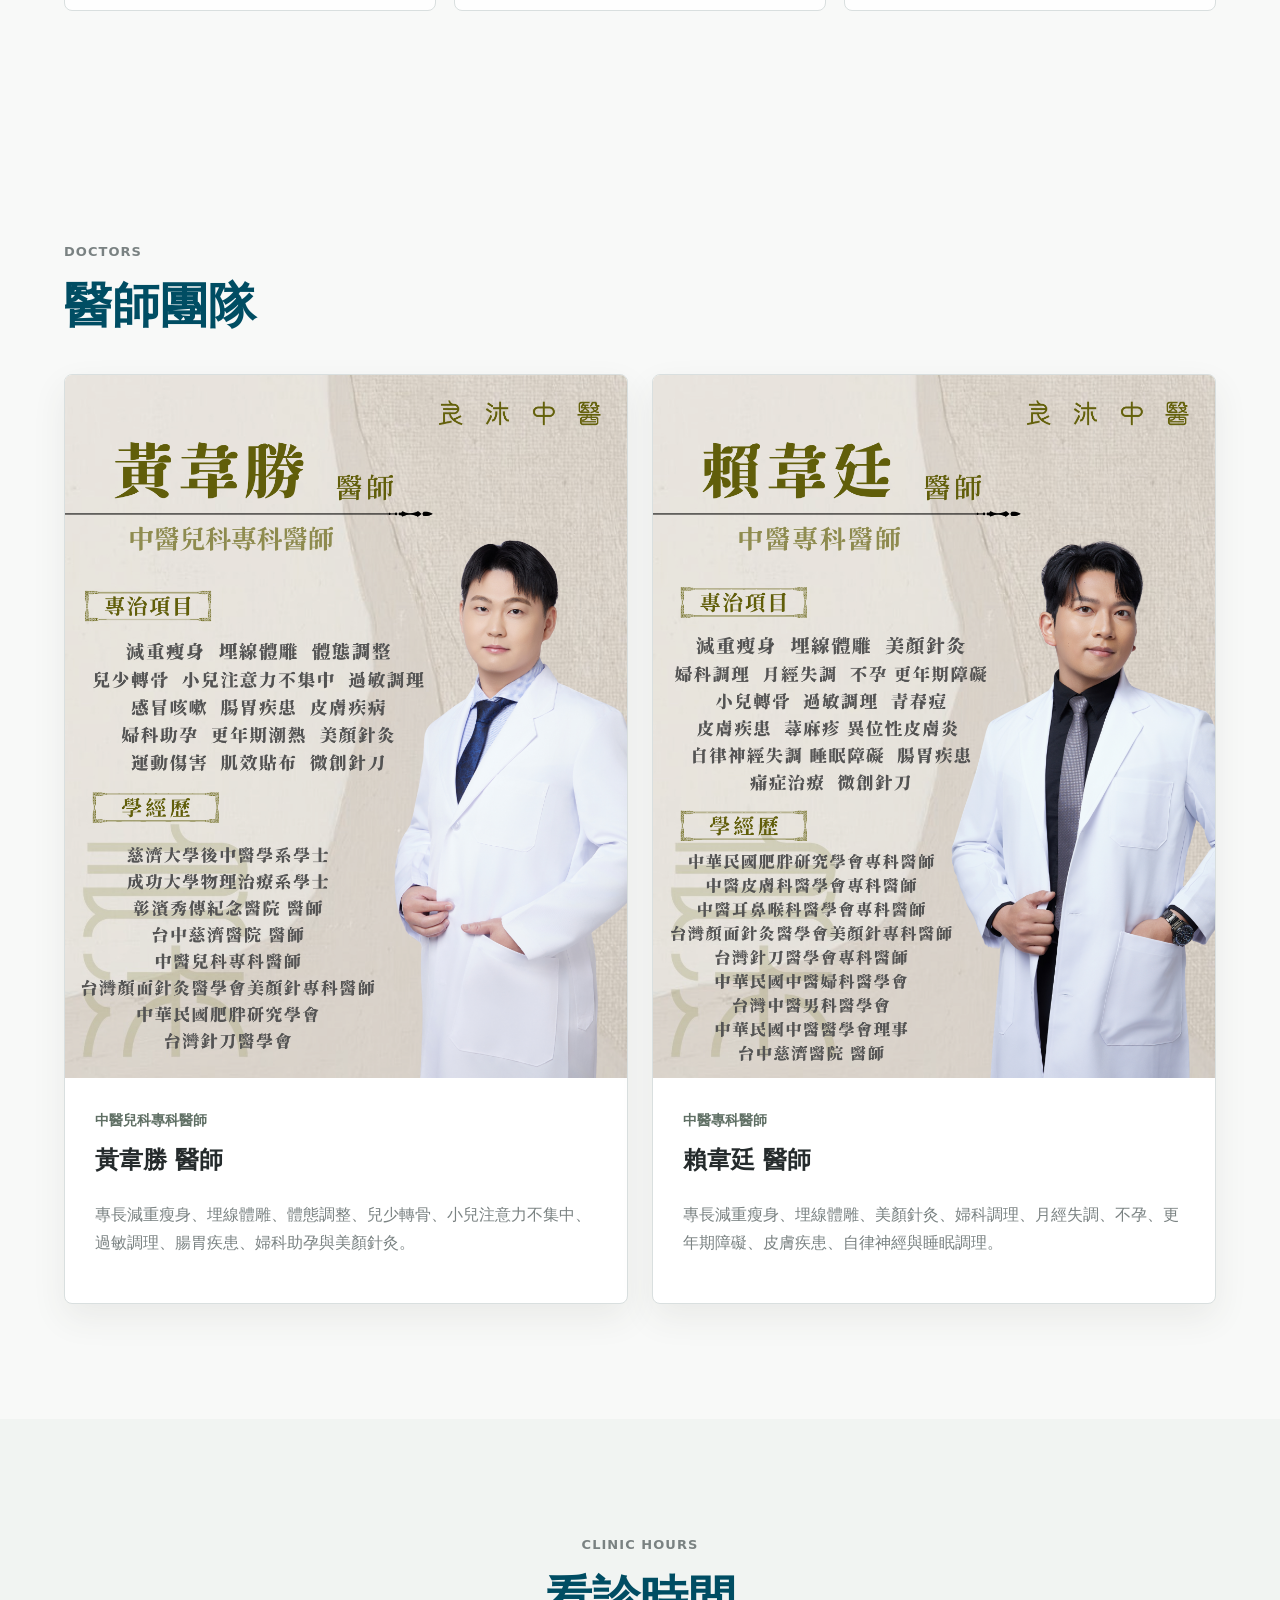
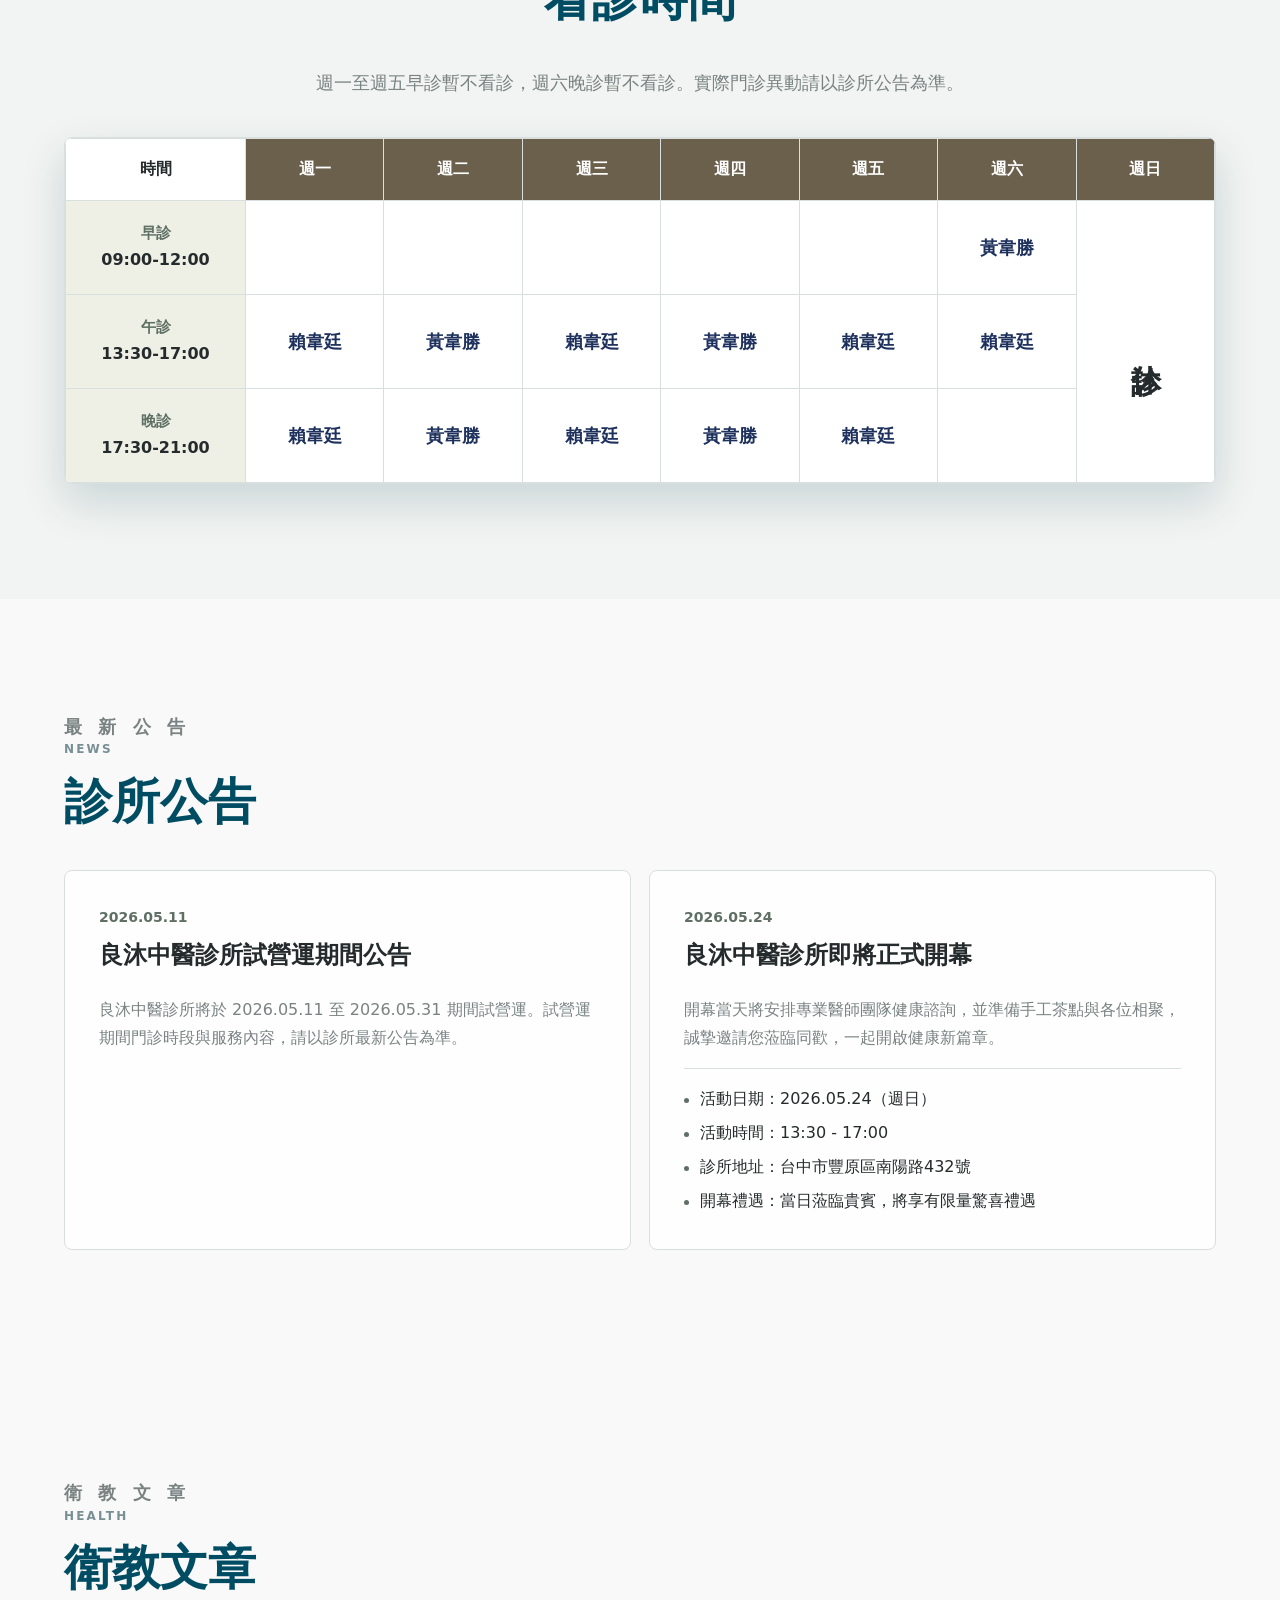
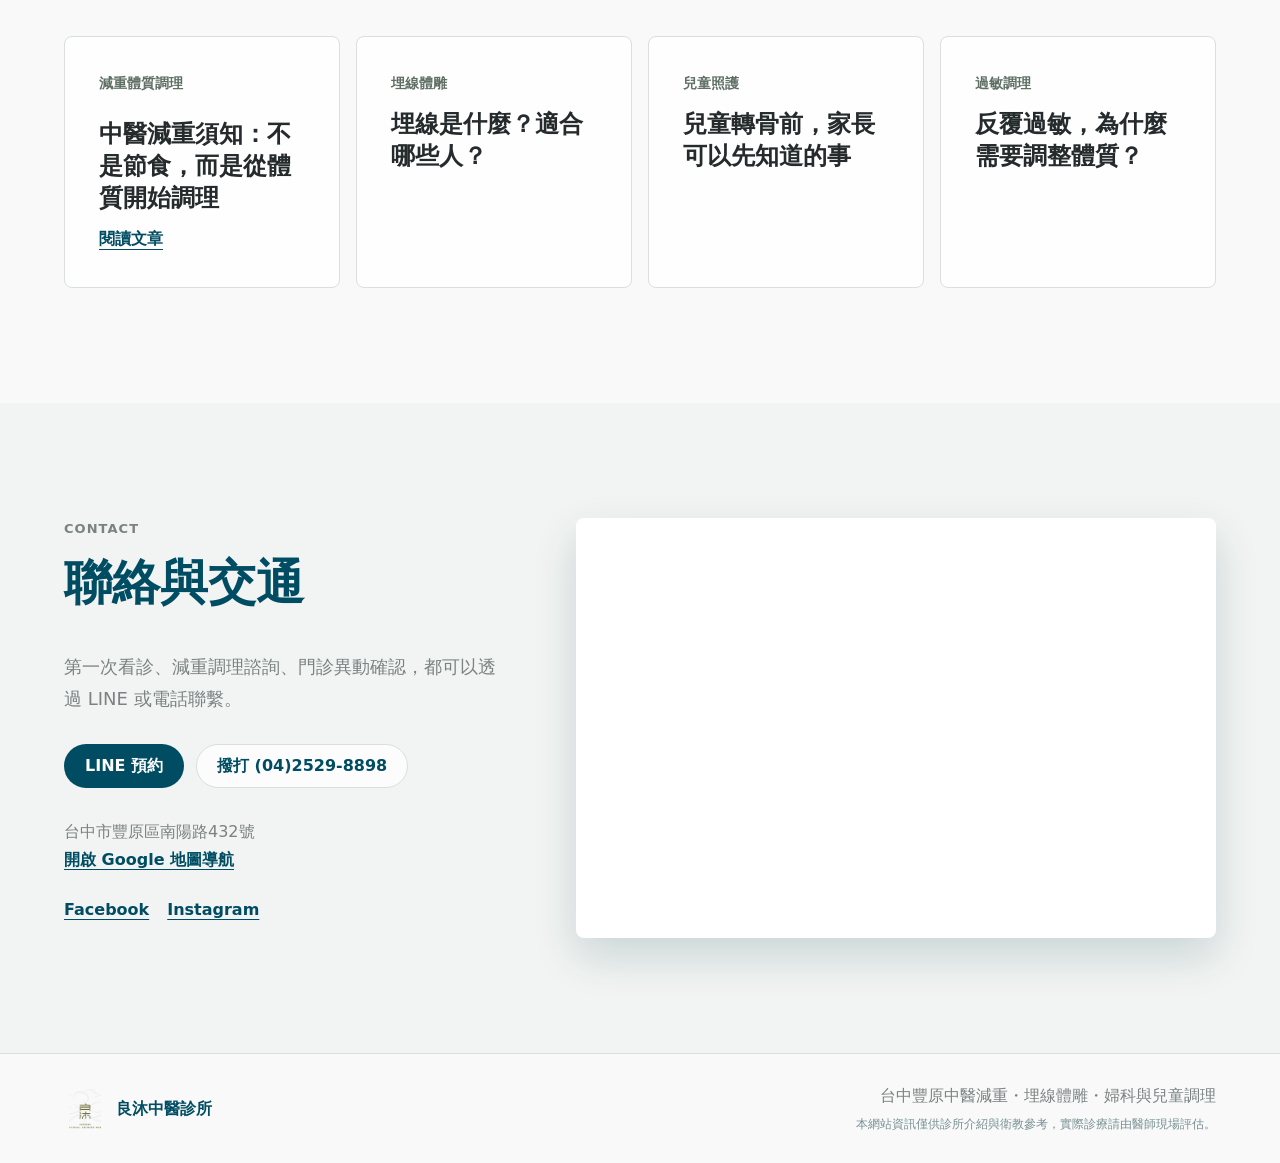
==== commit 69d29b04: "Add files via upload" ====
--- a/index.html
+++ b/index.html
@@ -25,56 +25,53 @@
       </button>
       <nav class="site-nav" aria-label="主要導覽">
         <a href="#about">關於良沐</a>
-        <a href="#clinic">院所介紹</a>
-        <a href="#weight">減重調理</a>
+        <a href="#clinic">院所資訊</a>
+        <a href="#weight">服務項目</a>
+        <a href="#news">最新消息</a>
+        <a href="#articles">醫學新知</a>
         <a href="#doctors">醫師團隊</a>
         <a href="#schedule">門診時間</a>
-        <a href="#news">最新公告</a>
-        <a href="#articles">衛教文章</a>
-        <a href="#contact">聯絡交通</a>
+        <a href="#contact">線上預約</a>
       </nav>
-      <a class="header-cta" href="https://lin.ee/zBTqby3" target="_blank" rel="noreferrer">LINE 預約</a>
+      <a class="header-cta" href="tel:+886425298898" aria-label="撥打良沐中醫診所電話">
+        <span>電話諮詢</span>
+        <strong>(04)2529-8898</strong>
+      </a>
     </header>
 
     <main id="top">
-      <section class="hero section-band">
-        <div class="hero-media" aria-label="良沐中醫醫師形象">
-          <figure>
-            <img src="./assets/doctor-huang-team.jpg" alt="黃韋勝醫師形象照" />
-          </figure>
-          <figure>
-            <img src="./assets/doctor-lai-team.jpg" alt="賴韋廷醫師形象照" />
-          </figure>
-        </div>
+      <section class="hero">
         <div class="hero-copy">
-          <img class="hero-watermark" src="./assets/lumura-logo-lockup.png" alt="" />
-          <div class="brand-line">
-            <img src="./assets/lumura-logo-mark.png" alt="" />
-            <span>良沐中醫診所</span>
+          <p class="eyebrow">台中豐原中醫診所</p>
+          <h1>豐原南陽路，良沐中醫診所</h1>
+          <div class="district-list" aria-label="服務院區">
+            <span>減重體質調理</span>
+            <span>婦科／備孕產後</span>
+            <span>兒童轉骨與過敏調理</span>
           </div>
-          <p class="eyebrow">台中豐原中醫診所</p>
-          <h1>在良沐，遇見更好的自己</h1>
-          <p class="hero-lead">
-            以中醫體質辨證為基礎，結合健康減重與醫師追蹤陪伴，幫助身體回到更輕盈、穩定、不易復胖的狀態。
-          </p>
-          <div class="hero-actions">
-            <a class="button primary" href="https://lin.ee/zBTqby3" target="_blank" rel="noreferrer">LINE 預約</a>
-            <a class="button secondary" href="tel:+886425298898">電話諮詢</a>
+        </div>
+
+        <div class="hero-stage">
+          <div class="hero-panel">
+            <p>
+              以中醫體質辨證為基礎，結合健康減重、埋線體雕與醫師追蹤陪伴，讓身體回到更輕盈、穩定、可持續的狀態。
+            </p>
+            <a class="section-link" href="#weight">服務項目</a>
+            <div class="line-card">
+              <span class="line-badge">LINE</span>
+              <p>良沐中醫 ID：@040pfdwb</p>
+              <strong>歡迎加入官方 LINE，線上預約</strong>
+              <a href="https://lin.ee/zBTqby3" target="_blank" rel="noreferrer">前往 LINE 預約</a>
+            </div>
           </div>
-          <dl class="trust-points" aria-label="診所特色">
-            <div>
-              <dt>主打服務</dt>
-              <dd>中醫減重、埋線體雕、小兒轉骨、美顏針灸、婦科調理</dd>
-            </div>
-            <div>
-              <dt>照護族群</dt>
-              <dd>女性、產後、兒童與家庭</dd>
-            </div>
-            <div>
-              <dt>地點</dt>
-              <dd>台中市豐原區南陽路432號</dd>
-            </div>
-          </dl>
+
+          <div class="hero-visual" aria-label="良沐中醫診所空間形象">
+            <img src="./assets/clinic-space.jpg" alt="良沐中醫診所明亮溫暖的空間" />
+            <a class="next-card" href="#clinic">
+              <span>Next</span>
+              <strong>一個人無助，一群人相助</strong>
+            </a>
+          </div>
         </div>
       </section>
 
@@ -392,6 +389,12 @@
       </section>
     </main>
 
+    <aside class="social-rail" aria-label="社群連結">
+      <a href="https://lin.ee/zBTqby3" target="_blank" rel="noreferrer" aria-label="LINE 預約">LINE</a>
+      <a href="https://www.facebook.com/people/%E8%89%AF%E6%B2%90%E4%B8%AD%E9%86%AB%E8%A8%BA%E6%89%80/61587406312769/" target="_blank" rel="noreferrer" aria-label="Facebook">f</a>
+      <a href="https://www.instagram.com/lumura.889" target="_blank" rel="noreferrer" aria-label="Instagram">IG</a>
+    </aside>
+
     <a class="mobile-line" href="https://lin.ee/zBTqby3" target="_blank" rel="noreferrer">LINE 預約</a>
 
     <footer class="site-footer">
--- a/styles.css
+++ b/styles.css
@@ -1,15 +1,18 @@
 :root {
-  --ink: #252820;
-  --muted: #676b5e;
-  --olive: #63670a;
-  --olive-deep: #4a4f09;
-  --sage: #848c77;
-  --warm: #f7f4ec;
-  --cream: #fbfaf5;
-  --line: #ddd8c8;
-  --wood: #d9c6a3;
+  --ink: #252b2c;
+  --muted: #7a8282;
+  --olive: #5f6f64;
+  --olive-deep: #00465a;
+  --sage: #789093;
+  --warm: #f1f4f2;
+  --cream: #f8f9f8;
+  --line: #d9dfdf;
+  --wood: #d8c4a1;
+  --teal: #004d63;
+  --teal-dark: #003f52;
+  --line-green: #52bd4d;
   --white: #ffffff;
-  --shadow: 0 20px 50px rgba(65, 62, 45, 0.14);
+  --shadow: 0 18px 44px rgba(0, 55, 72, 0.16);
   color-scheme: light;
 }
 
@@ -42,15 +45,17 @@
 .site-header {
   position: sticky;
   top: 0;
-  z-index: 20;
-  display: grid;
-  grid-template-columns: auto 1fr auto;
-  gap: 28px;
-  align-items: center;
-  padding: 16px clamp(18px, 4vw, 56px);
-  border-bottom: 1px solid rgba(221, 216, 200, 0.8);
-  background: rgba(251, 250, 245, 0.9);
-  backdrop-filter: blur(18px);
+  z-index: 40;
+  display: grid;
+  grid-template-columns: minmax(170px, 220px) 1fr minmax(190px, 240px);
+  gap: 0;
+  align-items: stretch;
+  min-height: 86px;
+  padding: 0 22px 0 24px;
+  border-bottom: 1px solid rgba(0, 70, 90, 0.16);
+  background: rgba(255, 255, 255, 0.96);
+  box-shadow: 0 8px 22px rgba(0, 0, 0, 0.08);
+  backdrop-filter: blur(16px);
 }
 
 .brand {
@@ -58,7 +63,7 @@
   gap: 10px;
   align-items: center;
   width: auto;
-  min-height: 54px;
+  min-height: 86px;
   min-width: 0;
 }
 
@@ -75,7 +80,7 @@
 }
 
 .brand strong {
-  color: var(--olive-deep);
+  color: var(--teal);
   font-size: 18px;
   line-height: 1.2;
   white-space: nowrap;
@@ -91,19 +96,29 @@
 }
 
 .site-nav {
-  display: flex;
-  justify-content: center;
-  gap: 22px;
-  color: var(--muted);
-  font-size: 15px;
+  display: grid;
+  grid-template-columns: repeat(8, minmax(74px, 1fr));
+  justify-content: stretch;
+  gap: 0;
+  min-width: 0;
+  color: var(--ink);
+  font-size: 17px;
+  font-weight: 800;
 }
 
 .site-nav a {
-  padding: 8px 0;
+  display: grid;
+  min-height: 86px;
+  place-items: center;
+  padding: 12px 10px;
+  border-left: 1px solid rgba(0, 70, 90, 0.1);
+  line-height: 1.2;
+  text-align: center;
 }
 
 .site-nav a:hover {
-  color: var(--olive-deep);
+  color: var(--teal);
+  background: #eef1f1;
 }
 
 .header-cta,
@@ -120,14 +135,39 @@
   white-space: nowrap;
 }
 
-.header-cta,
+.header-cta {
+  align-self: center;
+  justify-self: end;
+  min-height: 52px;
+  flex-direction: column;
+  gap: 0;
+  border-radius: 7px;
+  padding: 7px 18px;
+  color: var(--white);
+  background: var(--teal);
+  box-shadow: 0 4px 10px rgba(0, 65, 86, 0.38);
+}
+
+.header-cta span {
+  font-size: 12px;
+  font-weight: 800;
+  line-height: 1.1;
+  opacity: 0.86;
+}
+
+.header-cta strong {
+  font-size: 19px;
+  letter-spacing: 0;
+  line-height: 1.2;
+}
+
 .button.primary {
   color: var(--white);
-  background: var(--olive-deep);
+  background: var(--teal);
 }
 
 .button.secondary {
-  color: var(--olive-deep);
+  color: var(--teal);
   border-color: var(--line);
   background: rgba(255, 255, 255, 0.72);
 }
@@ -147,35 +187,27 @@
 
 .hero {
   position: relative;
-  display: grid;
-  grid-template-columns: 1fr;
-  gap: clamp(30px, 5vw, 54px);
-  align-items: start;
-  min-height: calc(100vh - 78px);
-  padding-top: clamp(56px, 7vw, 86px);
+  display: block;
+  min-height: auto;
+  padding: 0;
+  background: var(--white);
   overflow: hidden;
 }
 
 .hero::after {
-  position: absolute;
-  right: -8vw;
-  bottom: -26vw;
-  width: 58vw;
-  height: 58vw;
-  border: 1px solid rgba(132, 140, 119, 0.22);
-  border-radius: 50%;
-  content: "";
+  display: none;
 }
 
 .hero-copy,
-.hero-media {
+.hero-stage {
   position: relative;
   z-index: 1;
 }
 
 .hero-copy {
-  max-width: 960px;
+  max-width: none;
   margin: 0 auto;
+  padding: clamp(54px, 7vw, 86px) clamp(20px, 5vw, 72px) clamp(40px, 5vw, 66px);
   text-align: center;
 }
 
@@ -216,7 +248,7 @@
 
 .eyebrow {
   margin: 0 0 12px;
-  color: var(--olive);
+  color: var(--muted);
   font-size: 13px;
   font-weight: 800;
   letter-spacing: 0.08em;
@@ -227,7 +259,7 @@
   display: inline-grid;
   gap: 2px;
   margin: 0 0 14px;
-  color: var(--olive-deep);
+  color: var(--teal);
   font-size: 16px;
   font-weight: 900;
   letter-spacing: 0.28em;
@@ -250,16 +282,16 @@
 }
 
 h1 {
-  max-width: 680px;
-  margin-bottom: 22px;
-  color: var(--olive-deep);
-  font-size: clamp(44px, 6vw, 76px);
-  line-height: 1.15;
+  max-width: 760px;
+  margin: 0 auto 22px;
+  color: var(--teal);
+  font-size: clamp(34px, 4.5vw, 58px);
+  line-height: 1.28;
   letter-spacing: 0;
 }
 
 h2 {
-  color: var(--olive-deep);
+  color: var(--teal);
   font-size: clamp(30px, 4vw, 48px);
   line-height: 1.22;
   letter-spacing: 0;
@@ -278,6 +310,160 @@
   margin-left: auto;
   color: var(--muted);
   font-size: 19px;
+}
+
+.district-list {
+  display: grid;
+  gap: 8px;
+  justify-items: center;
+  color: var(--teal);
+  font-size: clamp(23px, 3vw, 34px);
+  font-weight: 900;
+  line-height: 1.45;
+}
+
+.hero-stage {
+  display: grid;
+  grid-template-columns: minmax(360px, 0.92fr) minmax(520px, 1.08fr);
+  min-height: clamp(560px, 48vw, 760px);
+  border-top: 1px solid rgba(0, 70, 90, 0.1);
+}
+
+.hero-panel {
+  position: relative;
+  display: grid;
+  align-content: start;
+  min-height: inherit;
+  padding: clamp(34px, 5vw, 72px) clamp(28px, 6vw, 102px);
+  background:
+    linear-gradient(90deg, rgba(248, 249, 248, 0.92), rgba(248, 249, 248, 0.8)),
+    radial-gradient(circle at 84% 44%, rgba(255, 255, 255, 0.95) 0 13%, transparent 14%),
+    linear-gradient(135deg, #f0f3f4, #fbfcfb);
+}
+
+.hero-panel::after {
+  position: absolute;
+  right: 8%;
+  bottom: 8%;
+  width: min(48vw, 620px);
+  height: min(26vw, 330px);
+  border: 1px solid rgba(0, 70, 90, 0.06);
+  border-radius: 999px;
+  opacity: 0.8;
+  content: "";
+}
+
+.hero-panel > p {
+  position: relative;
+  z-index: 1;
+  max-width: 620px;
+  color: #8a9292;
+  font-size: 18px;
+  font-weight: 700;
+}
+
+.section-link {
+  position: relative;
+  z-index: 1;
+  display: inline-flex;
+  gap: 12px;
+  align-items: center;
+  width: fit-content;
+  margin: 10px 0 clamp(56px, 8vw, 118px);
+  color: var(--teal);
+  font-size: 24px;
+  font-weight: 900;
+}
+
+.section-link::before {
+  width: 56px;
+  height: 1px;
+  background: currentColor;
+  content: "";
+}
+
+.line-card {
+  position: relative;
+  z-index: 1;
+  display: grid;
+  gap: 20px;
+  width: min(100%, 360px);
+  min-height: 360px;
+  align-content: start;
+  padding: clamp(28px, 4vw, 42px);
+  color: var(--white);
+  background: var(--line-green);
+}
+
+.line-badge {
+  display: inline-grid;
+  width: 70px;
+  height: 70px;
+  place-items: center;
+  border-radius: 50%;
+  color: var(--line-green);
+  font-size: 14px;
+  font-weight: 900;
+  background: var(--white);
+}
+
+.line-card p,
+.line-card strong {
+  margin: 0;
+  font-size: 18px;
+}
+
+.line-card a {
+  display: inline-flex;
+  min-height: 48px;
+  align-items: center;
+  justify-content: center;
+  margin-top: auto;
+  border: 1px solid rgba(255, 255, 255, 0.86);
+  border-radius: 999px;
+  padding: 10px 18px;
+  color: var(--white);
+  font-weight: 900;
+}
+
+.hero-visual {
+  position: relative;
+  min-height: inherit;
+  overflow: hidden;
+  background: #e8eceb;
+}
+
+.hero-visual img {
+  width: 100%;
+  height: 100%;
+  min-height: inherit;
+  object-fit: cover;
+}
+
+.next-card {
+  position: absolute;
+  bottom: 24%;
+  left: -88px;
+  display: grid;
+  gap: 12px;
+  width: min(280px, 48vw);
+  min-height: 164px;
+  align-content: center;
+  padding: 28px 34px;
+  color: var(--white);
+  background: var(--teal);
+}
+
+.next-card span {
+  font-size: 34px;
+  font-style: italic;
+  line-height: 1;
+}
+
+.next-card strong {
+  max-width: 170px;
+  font-size: 15px;
+  line-height: 1.7;
 }
 
 .hero-actions,
@@ -335,7 +521,7 @@
 .quick-links {
   display: grid;
   grid-template-columns: repeat(4, minmax(0, 1fr));
-  border-top: 1px solid var(--line);
+  border-top: 0;
   border-bottom: 1px solid var(--line);
   background: var(--white);
 }
@@ -354,7 +540,7 @@
 }
 
 .quick-links span {
-  color: var(--olive-deep);
+  color: var(--teal);
   font-size: 18px;
   font-weight: 900;
 }
@@ -546,7 +732,7 @@
 .text-link {
   display: inline-flex;
   margin-top: 22px;
-  color: var(--olive-deep);
+  color: var(--teal);
   font-weight: 900;
   text-decoration: underline;
   text-underline-offset: 5px;
@@ -747,7 +933,7 @@
 
 .article-link span {
   margin-top: auto;
-  color: var(--olive-deep);
+  color: var(--teal);
   font-weight: 900;
   text-decoration: underline;
   text-underline-offset: 5px;
@@ -773,7 +959,7 @@
 .article-body h3 {
   margin-top: 28px;
   margin-bottom: 8px;
-  color: var(--olive-deep);
+  color: var(--teal);
   font-size: 22px;
 }
 
@@ -786,7 +972,7 @@
 }
 
 .article-body a {
-  color: var(--olive-deep);
+  color: var(--teal);
   font-weight: 800;
   text-decoration: underline;
   text-underline-offset: 4px;
@@ -825,6 +1011,34 @@
   font-size: 18px;
 }
 
+.social-rail {
+  position: fixed;
+  top: 45%;
+  right: 14px;
+  z-index: 35;
+  display: grid;
+  gap: 14px;
+  transform: translateY(-50%);
+}
+
+.social-rail a {
+  display: grid;
+  width: 70px;
+  height: 70px;
+  place-items: center;
+  border: 1px solid rgba(255, 255, 255, 0.32);
+  border-radius: 10px;
+  color: var(--white);
+  font-size: 18px;
+  font-weight: 900;
+  background: var(--teal);
+  box-shadow: 0 10px 26px rgba(0, 63, 82, 0.18);
+}
+
+.social-rail a:first-child {
+  font-size: 15px;
+}
+
 address {
   margin-top: 28px;
   color: var(--muted);
@@ -833,7 +1047,7 @@
 
 address a,
 .social-links a {
-  color: var(--olive-deep);
+  color: var(--teal);
   font-weight: 800;
   text-decoration: underline;
   text-underline-offset: 4px;
@@ -870,7 +1084,7 @@
   display: inline-flex;
   gap: 10px;
   align-items: center;
-  color: var(--olive-deep);
+  color: var(--teal);
   font-weight: 800;
 }
 
@@ -903,6 +1117,8 @@
 @media (max-width: 1080px) {
   .site-header {
     grid-template-columns: auto auto;
+    min-height: 72px;
+    padding: 0 18px;
   }
 
   .site-nav,
@@ -925,7 +1141,7 @@
     display: block;
     width: 18px;
     height: 2px;
-    background: var(--olive-deep);
+    background: var(--teal);
   }
 
   .site-header.is-open {
@@ -940,10 +1156,32 @@
     padding-top: 10px;
   }
 
-  .hero,
+  .site-header.is-open .site-nav a {
+    min-height: 46px;
+    border: 1px solid var(--line);
+    border-radius: 8px;
+    background: var(--white);
+  }
+
+  .hero-stage,
   .intro-grid,
   .contact-grid {
     grid-template-columns: 1fr;
+  }
+
+  .hero-stage {
+    min-height: auto;
+  }
+
+  .hero-panel,
+  .hero-visual,
+  .hero-visual img {
+    min-height: 460px;
+  }
+
+  .next-card {
+    left: 28px;
+    bottom: 28px;
   }
 
   .quick-links,
@@ -969,8 +1207,12 @@
     padding-bottom: 72px;
   }
 
+  .site-header {
+    min-height: 68px;
+  }
+
   .brand {
-    min-height: 48px;
+    min-height: 68px;
   }
 
   .brand img {
@@ -991,12 +1233,42 @@
     min-height: auto;
   }
 
-  .hero-media {
-    gap: 0;
-  }
-
-  .hero-media img {
-    height: 420px;
+  .hero-copy {
+    padding: 42px 18px 34px;
+  }
+
+  .district-list {
+    font-size: 23px;
+  }
+
+  .hero-panel {
+    min-height: auto;
+    padding: 34px 20px 44px;
+  }
+
+  .section-link {
+    margin-bottom: 34px;
+    font-size: 22px;
+  }
+
+  .line-card {
+    width: 100%;
+    min-height: 300px;
+  }
+
+  .hero-visual,
+  .hero-visual img {
+    min-height: 390px;
+  }
+
+  .next-card {
+    width: min(260px, calc(100vw - 42px));
+    min-height: 138px;
+    padding: 22px 26px;
+  }
+
+  .social-rail {
+    display: none;
   }
 
   .article-hero-image img {
@@ -1034,7 +1306,7 @@
     border-radius: 999px;
     color: var(--white);
     font-weight: 800;
-    background: var(--olive-deep);
+    background: var(--teal);
     box-shadow: 0 12px 34px rgba(45, 48, 22, 0.22);
   }
 
@@ -1054,8 +1326,17 @@
     padding-inline: 16px;
   }
 
-  .hero-media img {
-    height: 330px;
+  .hero-copy h1 {
+    font-size: 31px;
+  }
+
+  .district-list {
+    font-size: 20px;
+  }
+
+  .hero-visual,
+  .hero-visual img {
+    min-height: 330px;
   }
 
   .button {
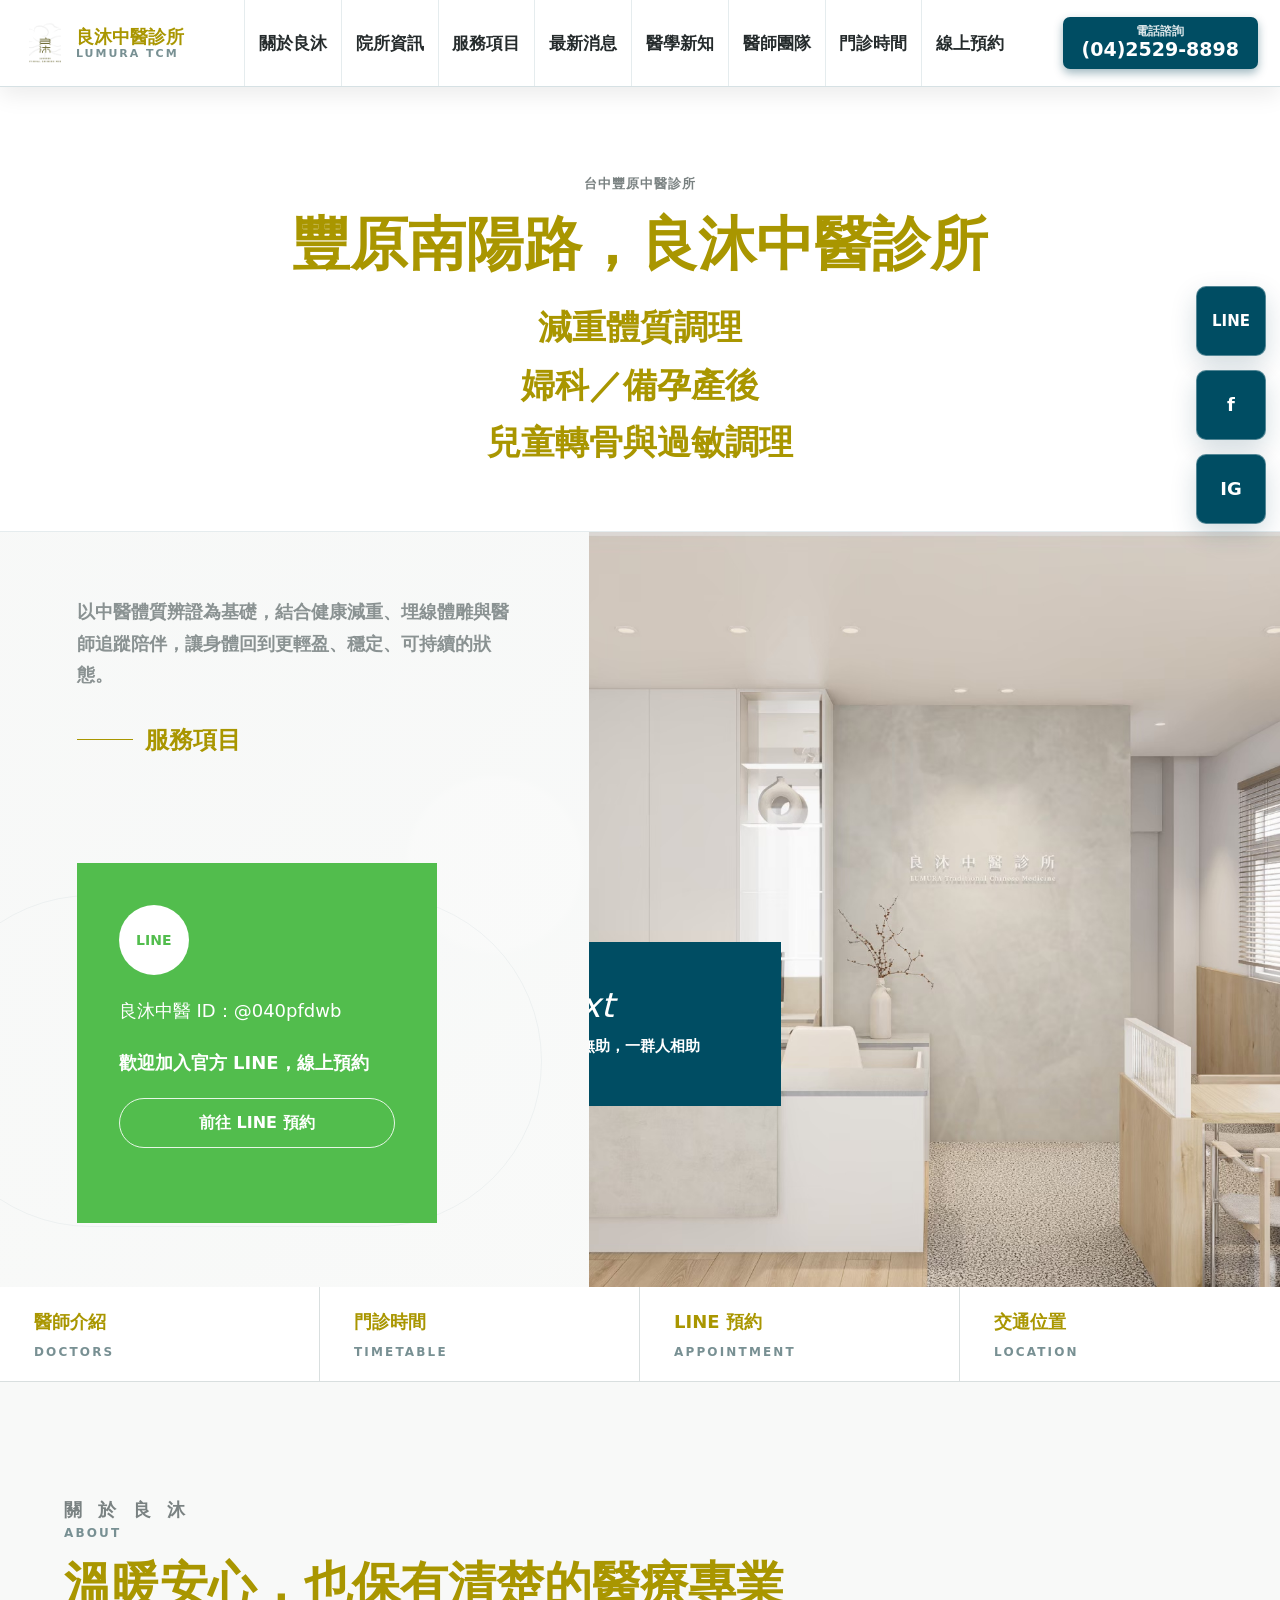
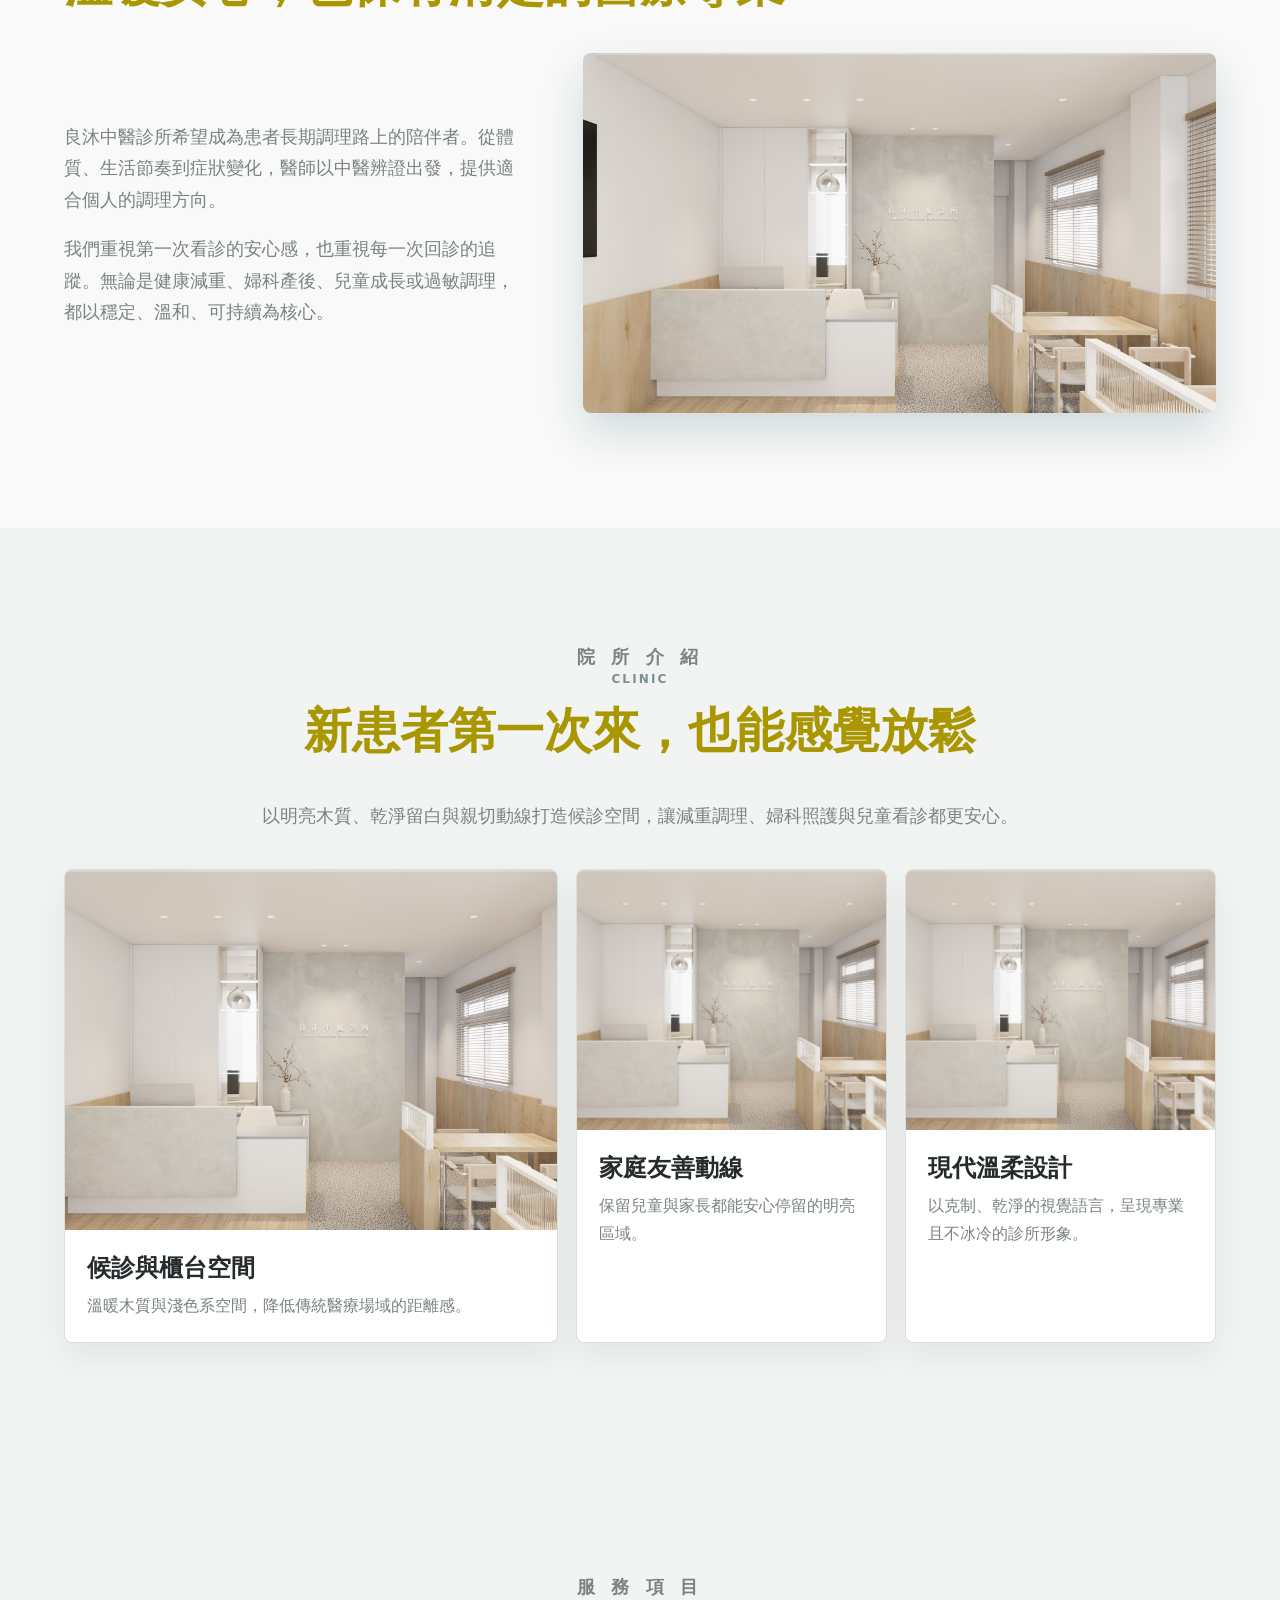
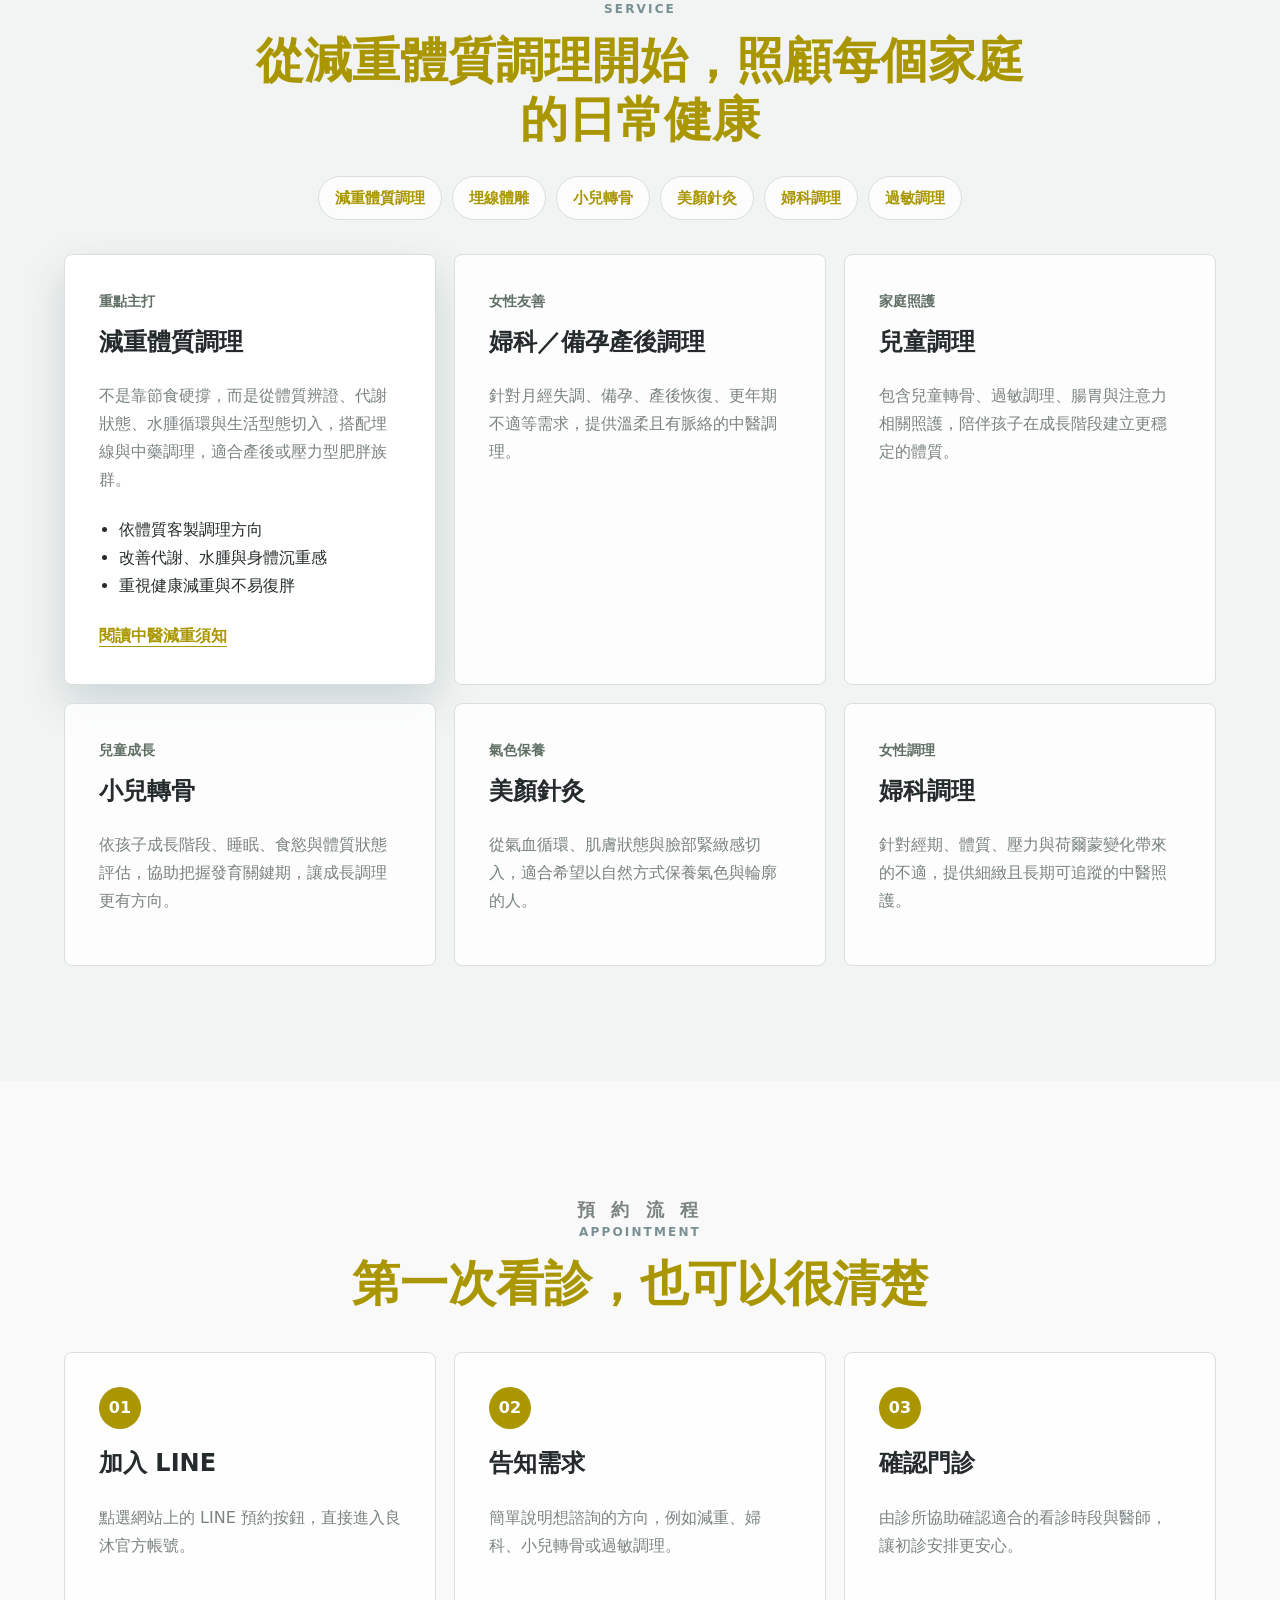
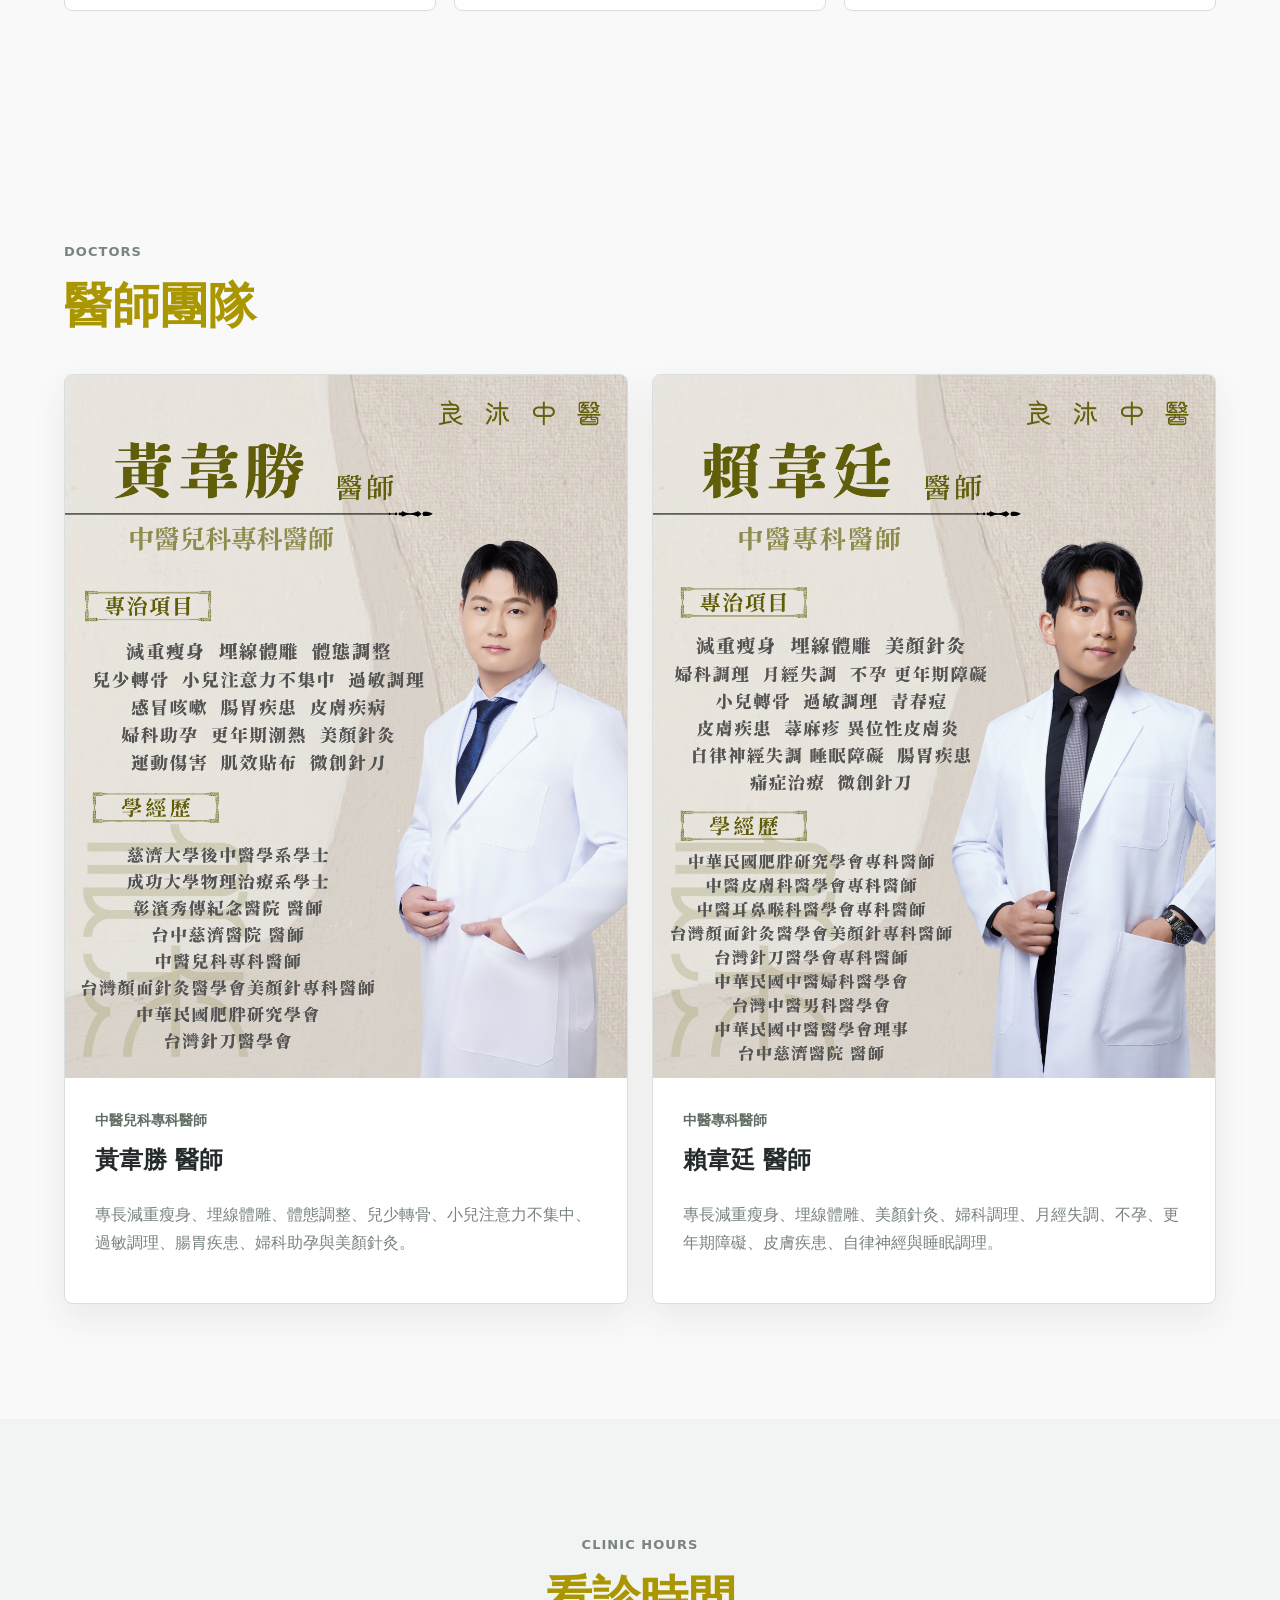
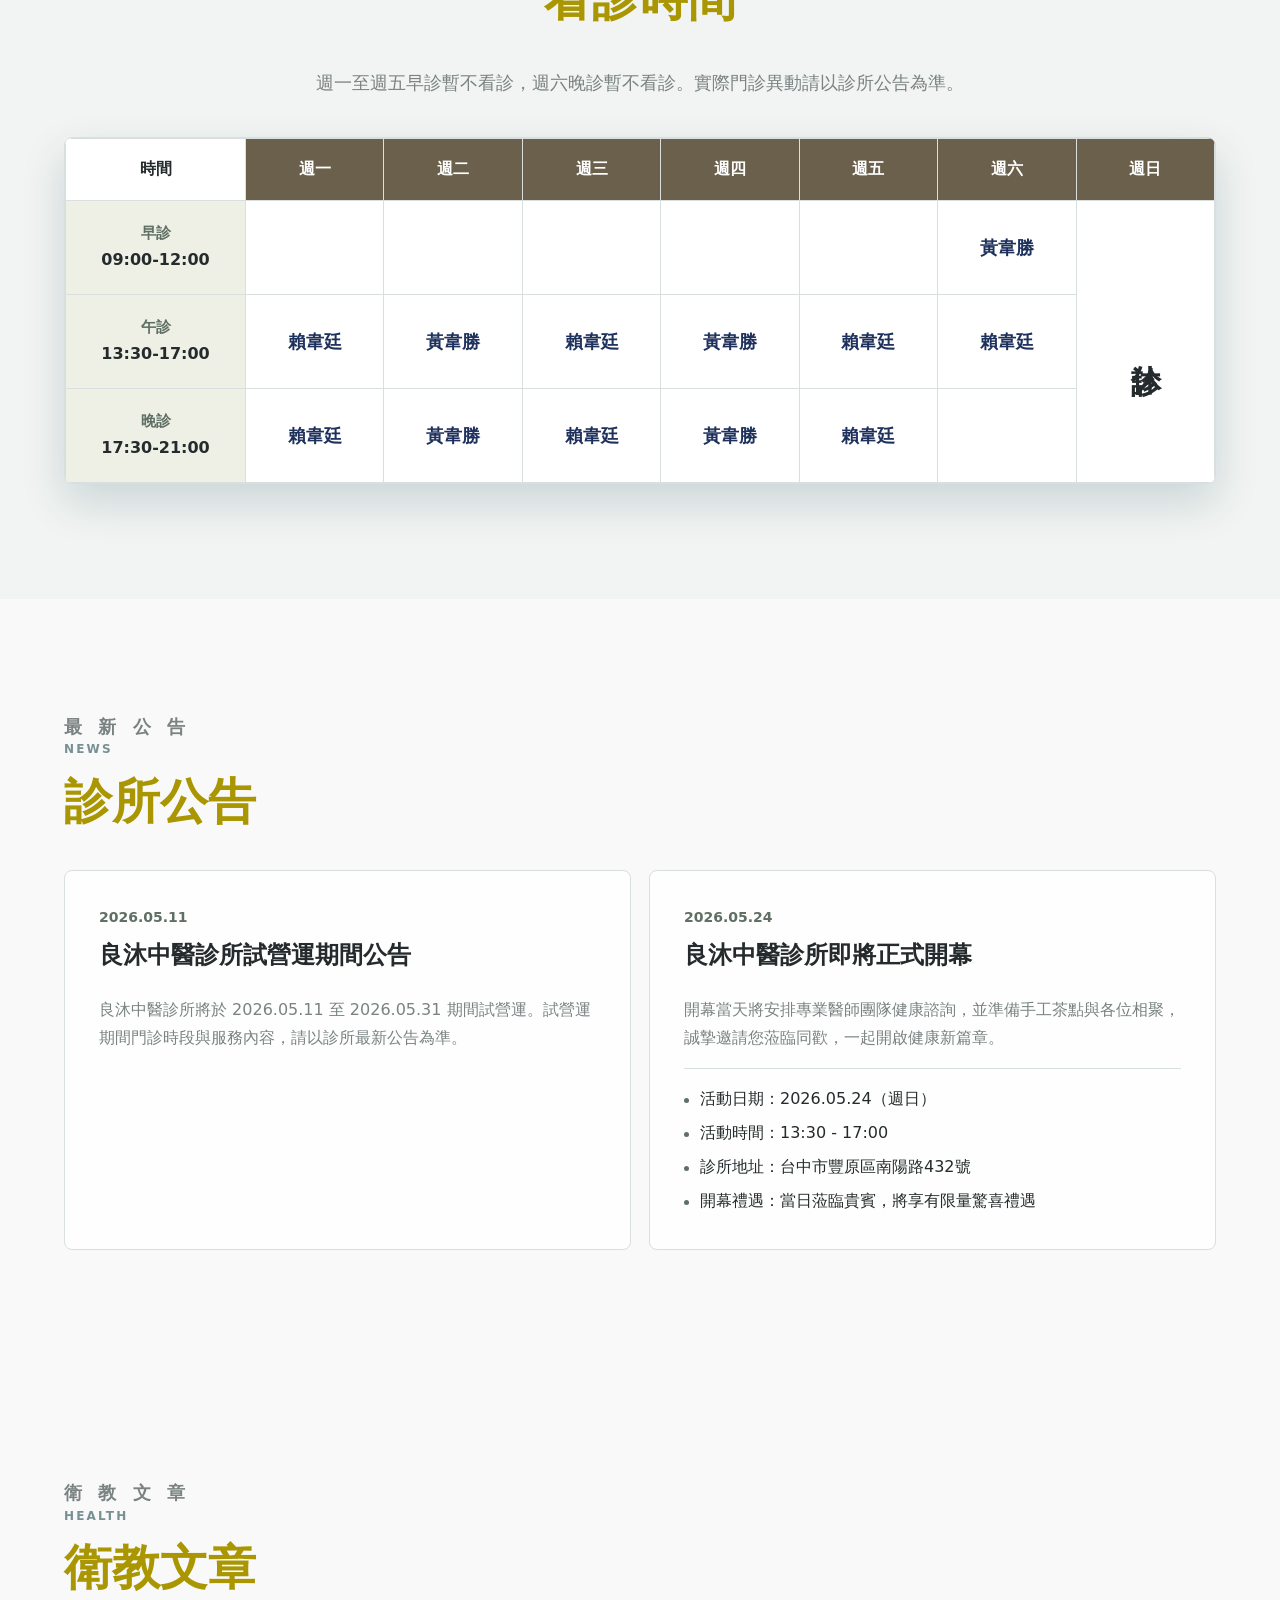
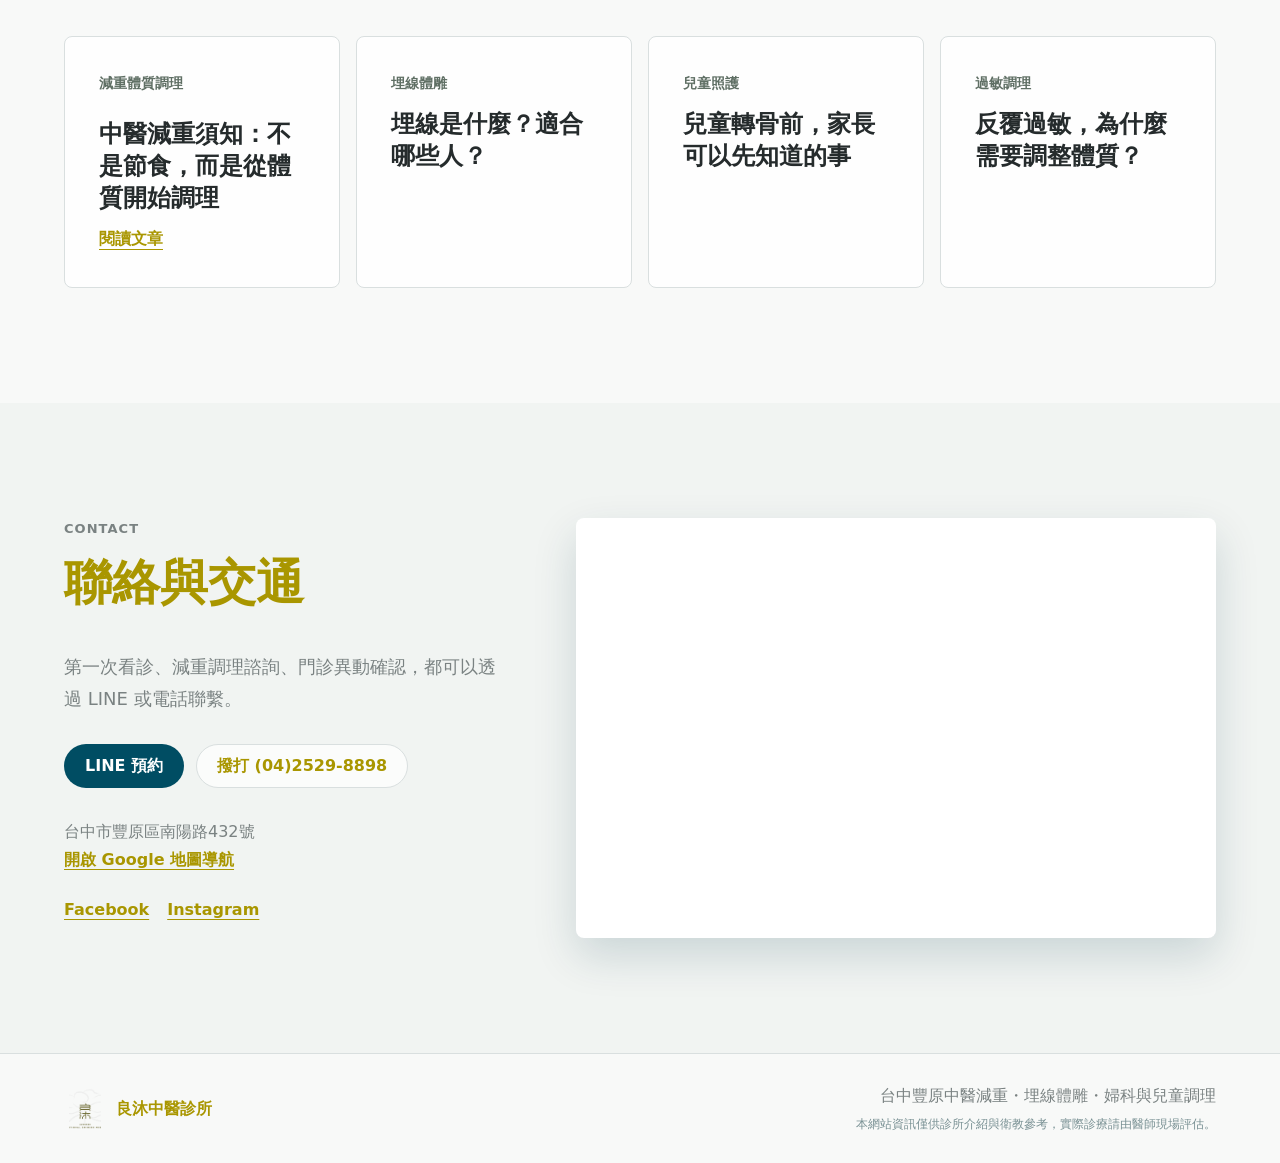
==== commit 8019b9b5: "Add files via upload" ====
--- a/index.html
+++ b/index.html
@@ -31,7 +31,7 @@
         <a href="#articles">醫學新知</a>
         <a href="#doctors">醫師團隊</a>
         <a href="#schedule">門診時間</a>
-        <a href="#contact">線上預約</a>
+        <a href="https://gptcm.tw/GPNET/MainGo?CID=LMTCM" target="_blank" rel="noreferrer">線上預約</a>
       </nav>
       <a class="header-cta" href="tel:+886425298898" aria-label="撥打良沐中醫診所電話">
         <span>電話諮詢</span>
--- a/styles.css
+++ b/styles.css
@@ -2,7 +2,7 @@
   --ink: #252b2c;
   --muted: #7a8282;
   --olive: #5f6f64;
-  --olive-deep: #00465a;
+  --olive-deep: #a99600;
   --sage: #789093;
   --warm: #f1f4f2;
   --cream: #f8f9f8;
@@ -10,6 +10,7 @@
   --wood: #d8c4a1;
   --teal: #004d63;
   --teal-dark: #003f52;
+  --accent-text: #a99600;
   --line-green: #52bd4d;
   --white: #ffffff;
   --shadow: 0 18px 44px rgba(0, 55, 72, 0.16);
@@ -80,7 +81,7 @@
 }
 
 .brand strong {
-  color: var(--teal);
+  color: var(--accent-text);
   font-size: 18px;
   line-height: 1.2;
   white-space: nowrap;
@@ -117,7 +118,7 @@
 }
 
 .site-nav a:hover {
-  color: var(--teal);
+  color: var(--accent-text);
   background: #eef1f1;
 }
 
@@ -167,7 +168,7 @@
 }
 
 .button.secondary {
-  color: var(--teal);
+  color: var(--accent-text);
   border-color: var(--line);
   background: rgba(255, 255, 255, 0.72);
 }
@@ -259,7 +260,7 @@
   display: inline-grid;
   gap: 2px;
   margin: 0 0 14px;
-  color: var(--teal);
+  color: var(--accent-text);
   font-size: 16px;
   font-weight: 900;
   letter-spacing: 0.28em;
@@ -284,14 +285,14 @@
 h1 {
   max-width: 760px;
   margin: 0 auto 22px;
-  color: var(--teal);
+  color: var(--accent-text);
   font-size: clamp(34px, 4.5vw, 58px);
   line-height: 1.28;
   letter-spacing: 0;
 }
 
 h2 {
-  color: var(--teal);
+  color: var(--accent-text);
   font-size: clamp(30px, 4vw, 48px);
   line-height: 1.22;
   letter-spacing: 0;
@@ -316,7 +317,7 @@
   display: grid;
   gap: 8px;
   justify-items: center;
-  color: var(--teal);
+  color: var(--accent-text);
   font-size: clamp(23px, 3vw, 34px);
   font-weight: 900;
   line-height: 1.45;
@@ -370,7 +371,7 @@
   align-items: center;
   width: fit-content;
   margin: 10px 0 clamp(56px, 8vw, 118px);
-  color: var(--teal);
+  color: var(--accent-text);
   font-size: 24px;
   font-weight: 900;
 }
@@ -540,7 +541,7 @@
 }
 
 .quick-links span {
-  color: var(--teal);
+  color: var(--accent-text);
   font-size: 18px;
   font-weight: 900;
 }
@@ -732,7 +733,7 @@
 .text-link {
   display: inline-flex;
   margin-top: 22px;
-  color: var(--teal);
+  color: var(--accent-text);
   font-weight: 900;
   text-decoration: underline;
   text-underline-offset: 5px;
@@ -933,7 +934,7 @@
 
 .article-link span {
   margin-top: auto;
-  color: var(--teal);
+  color: var(--accent-text);
   font-weight: 900;
   text-decoration: underline;
   text-underline-offset: 5px;
@@ -959,7 +960,7 @@
 .article-body h3 {
   margin-top: 28px;
   margin-bottom: 8px;
-  color: var(--teal);
+  color: var(--accent-text);
   font-size: 22px;
 }
 
@@ -972,7 +973,7 @@
 }
 
 .article-body a {
-  color: var(--teal);
+  color: var(--accent-text);
   font-weight: 800;
   text-decoration: underline;
   text-underline-offset: 4px;
@@ -1047,7 +1048,7 @@
 
 address a,
 .social-links a {
-  color: var(--teal);
+  color: var(--accent-text);
   font-weight: 800;
   text-decoration: underline;
   text-underline-offset: 4px;
@@ -1084,7 +1085,7 @@
   display: inline-flex;
   gap: 10px;
   align-items: center;
-  color: var(--teal);
+  color: var(--accent-text);
   font-weight: 800;
 }
 
@@ -1141,7 +1142,7 @@
     display: block;
     width: 18px;
     height: 2px;
-    background: var(--teal);
+    background: var(--accent-text);
   }
 
   .site-header.is-open {
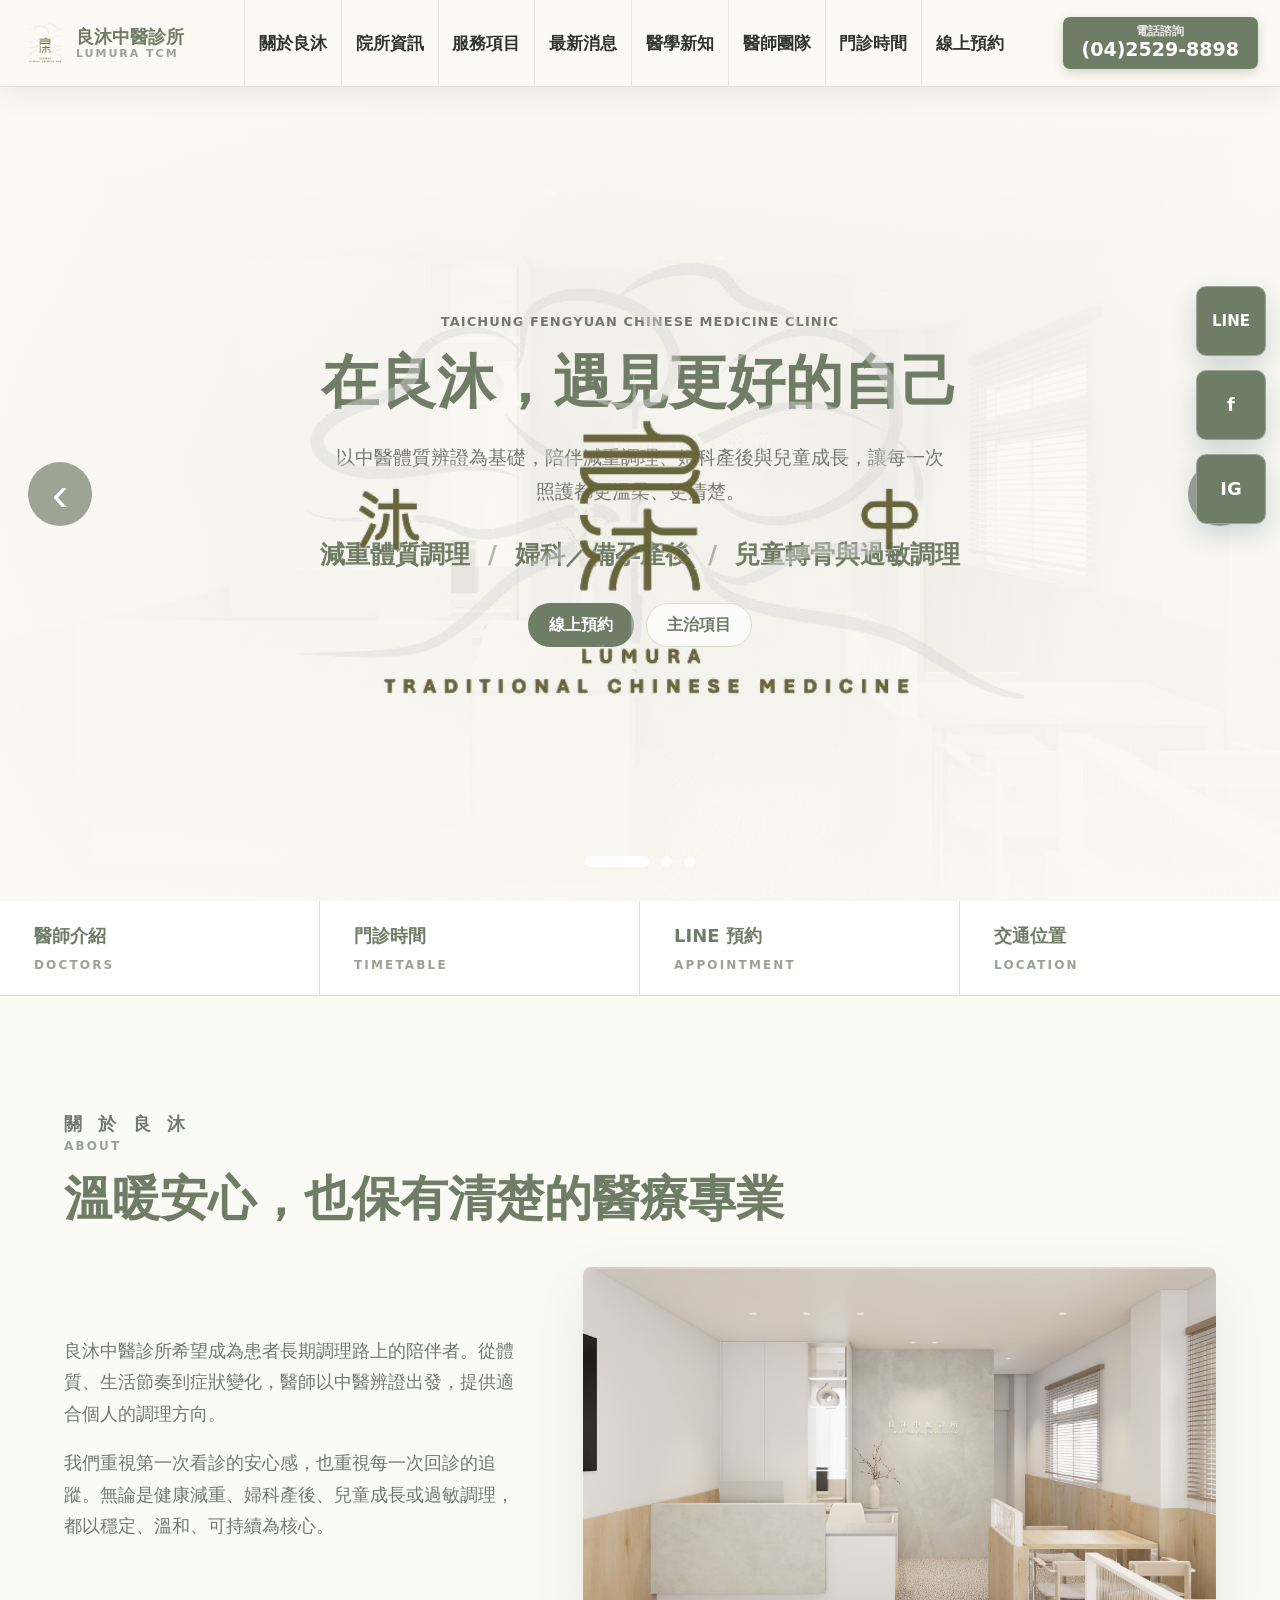
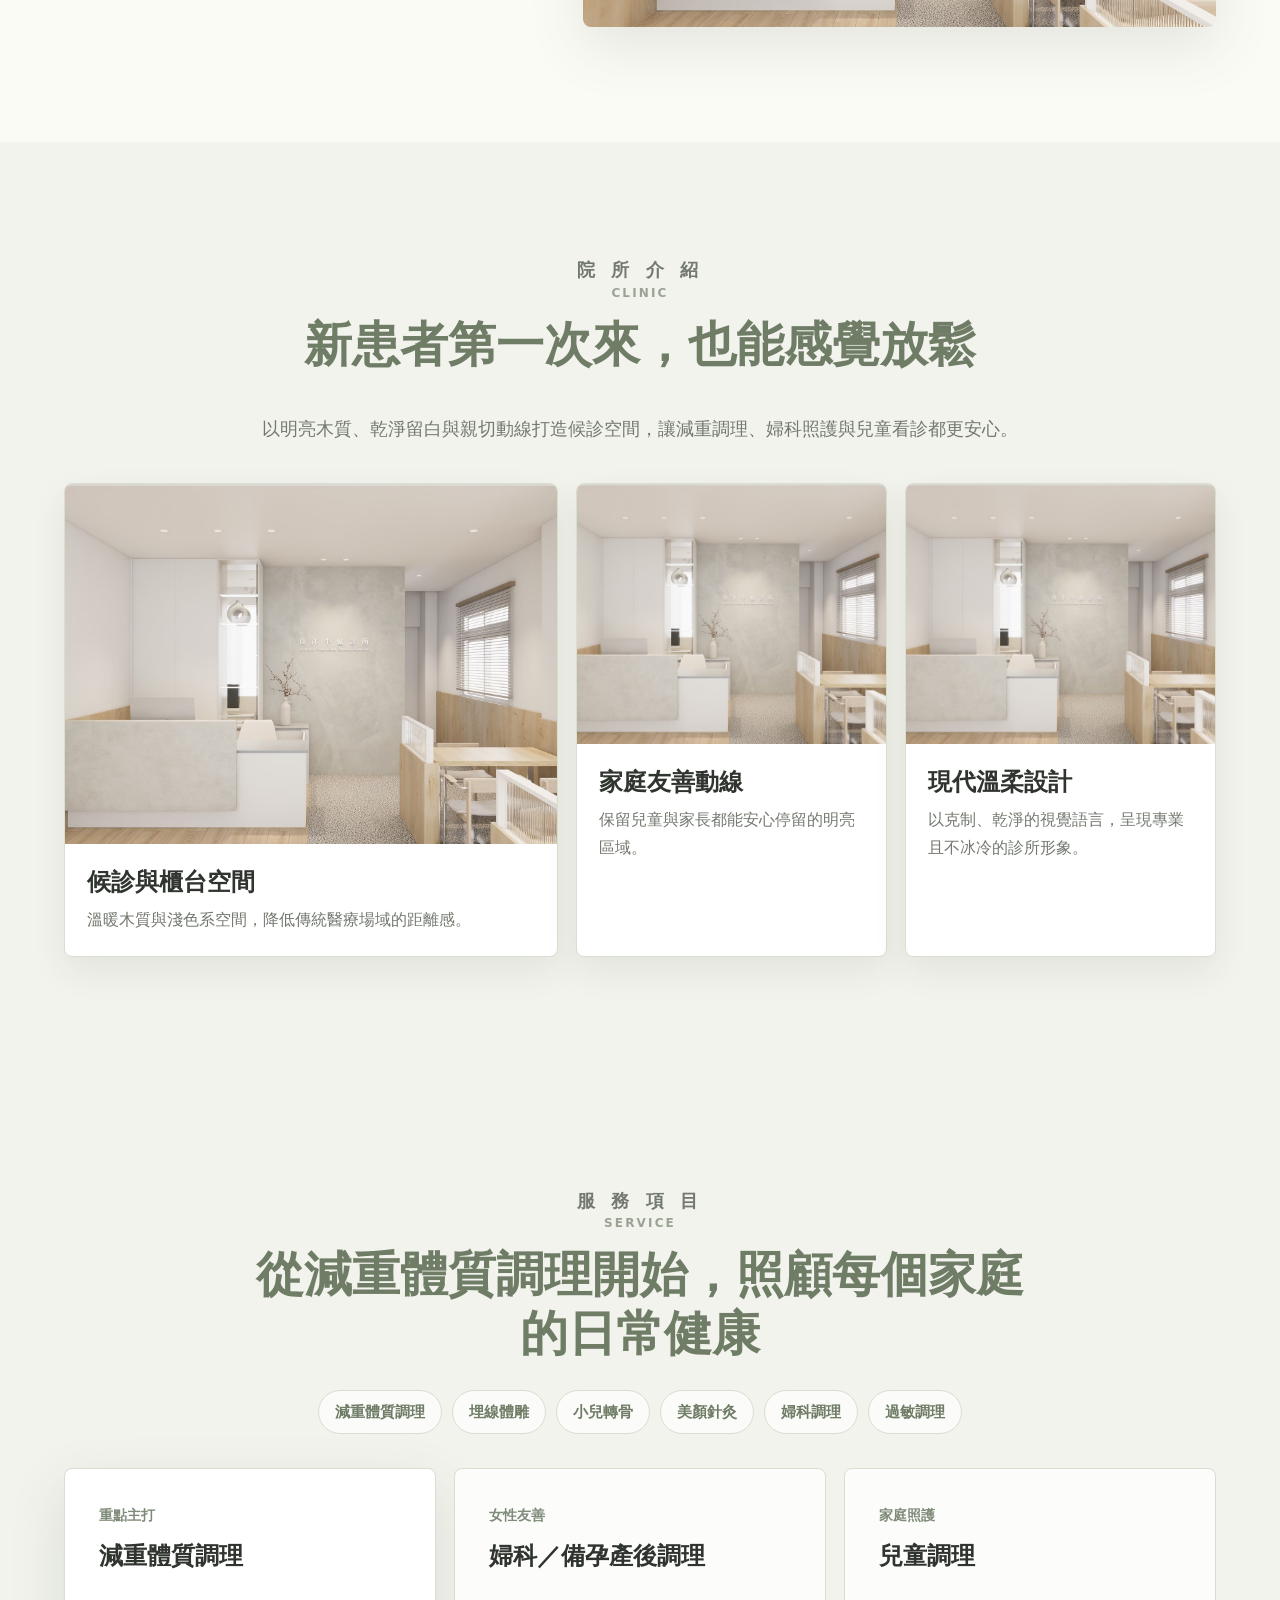
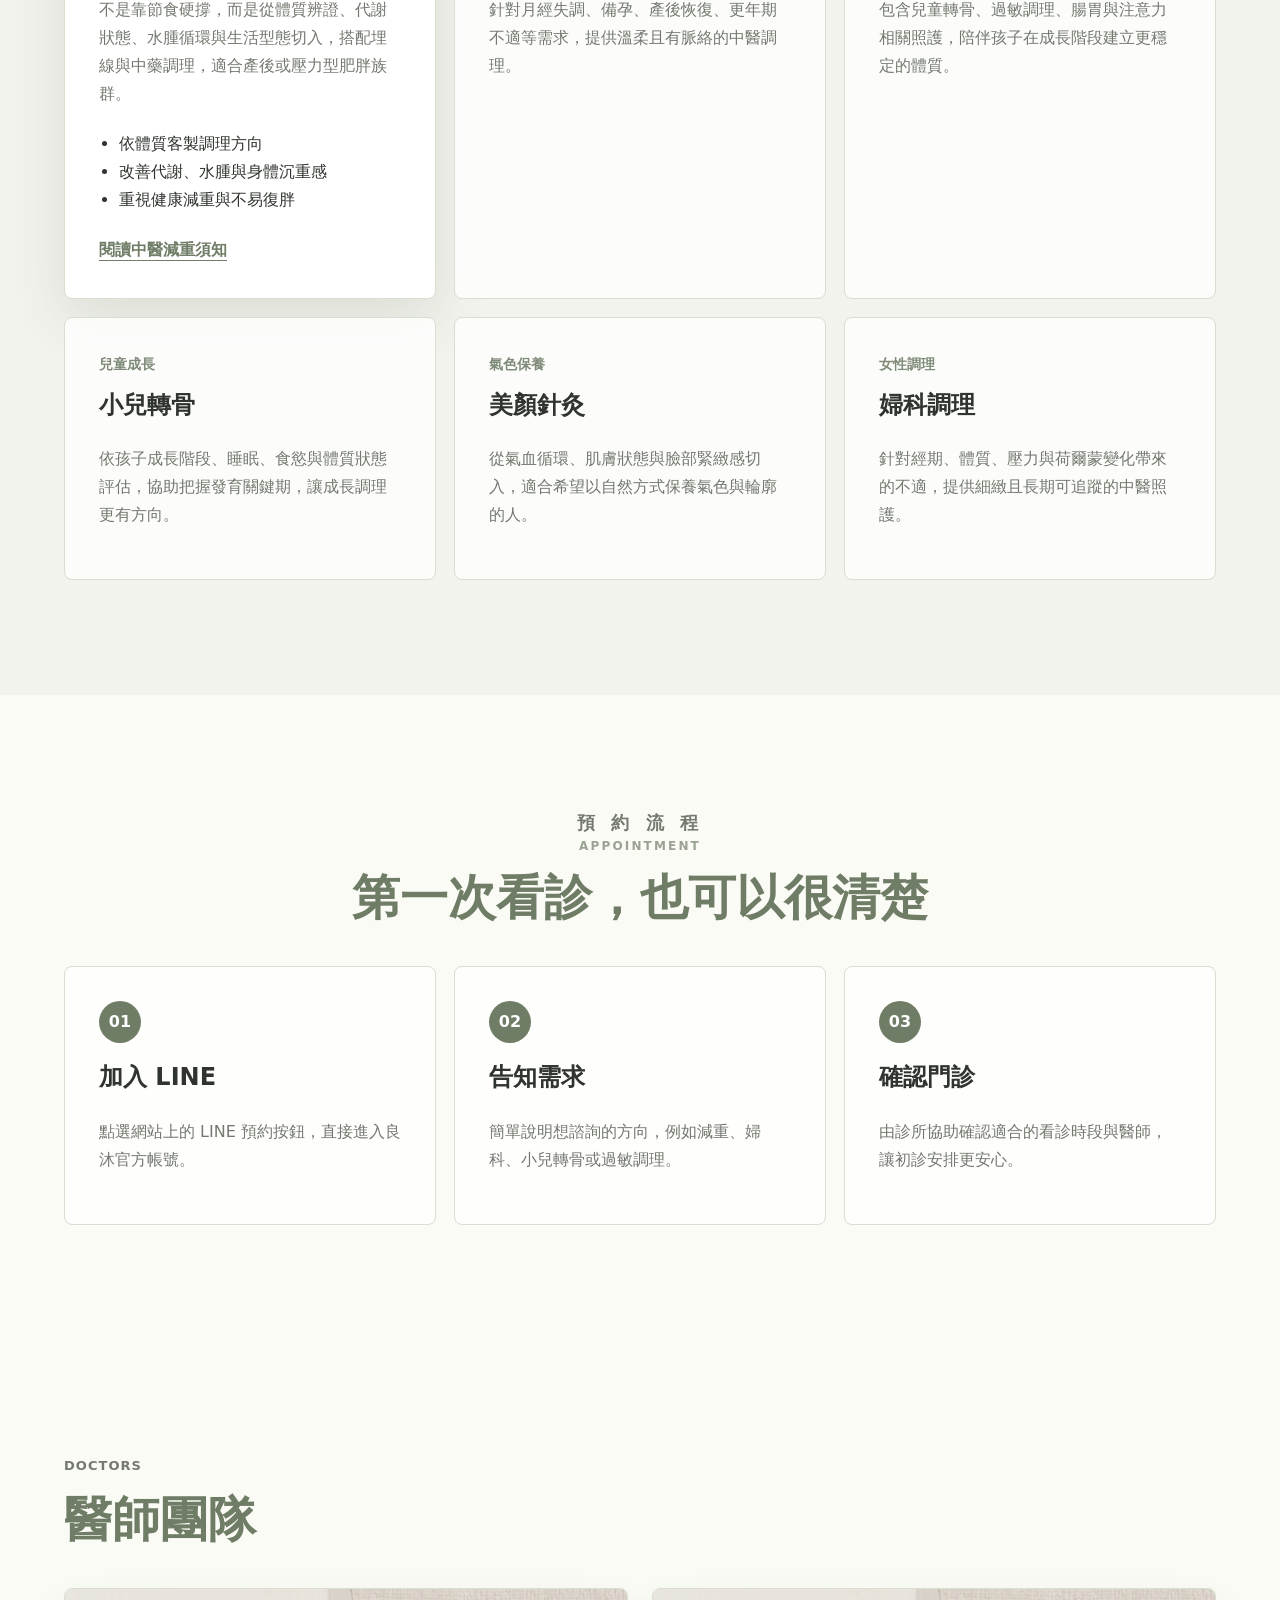
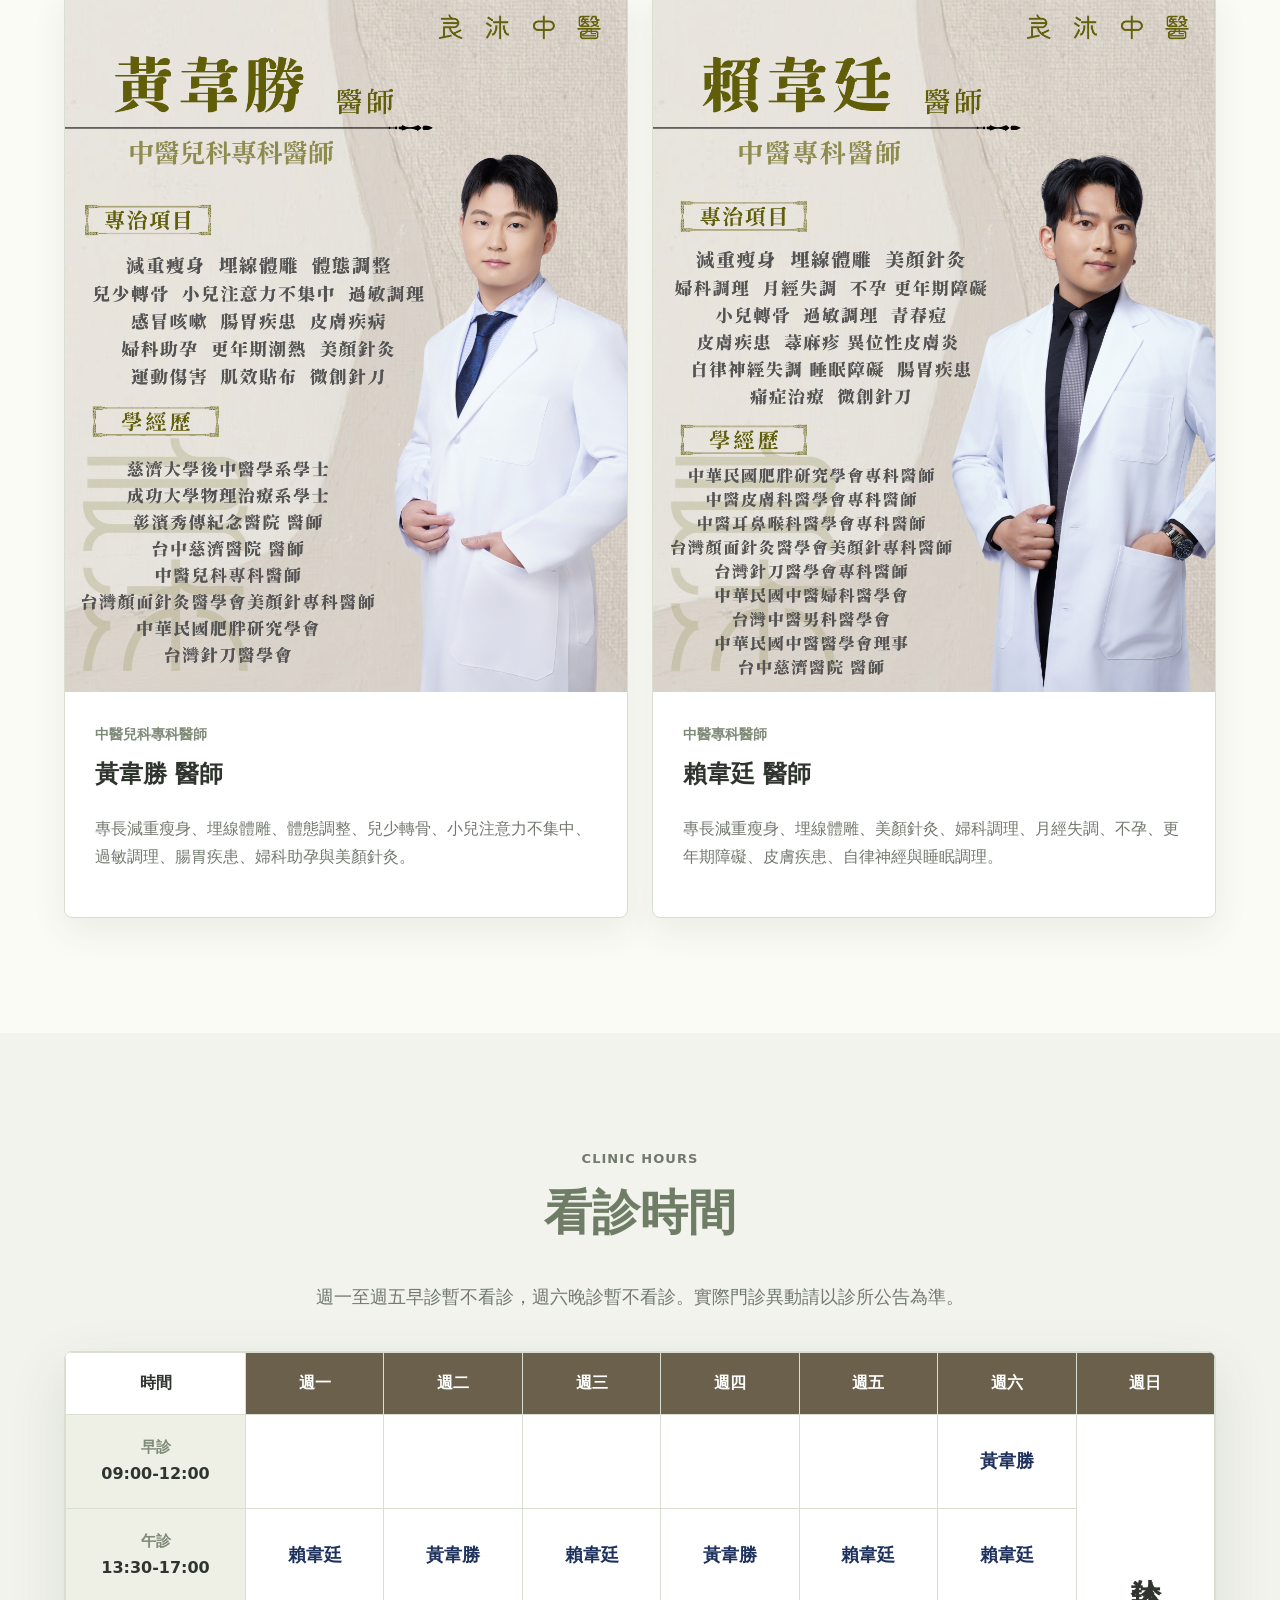
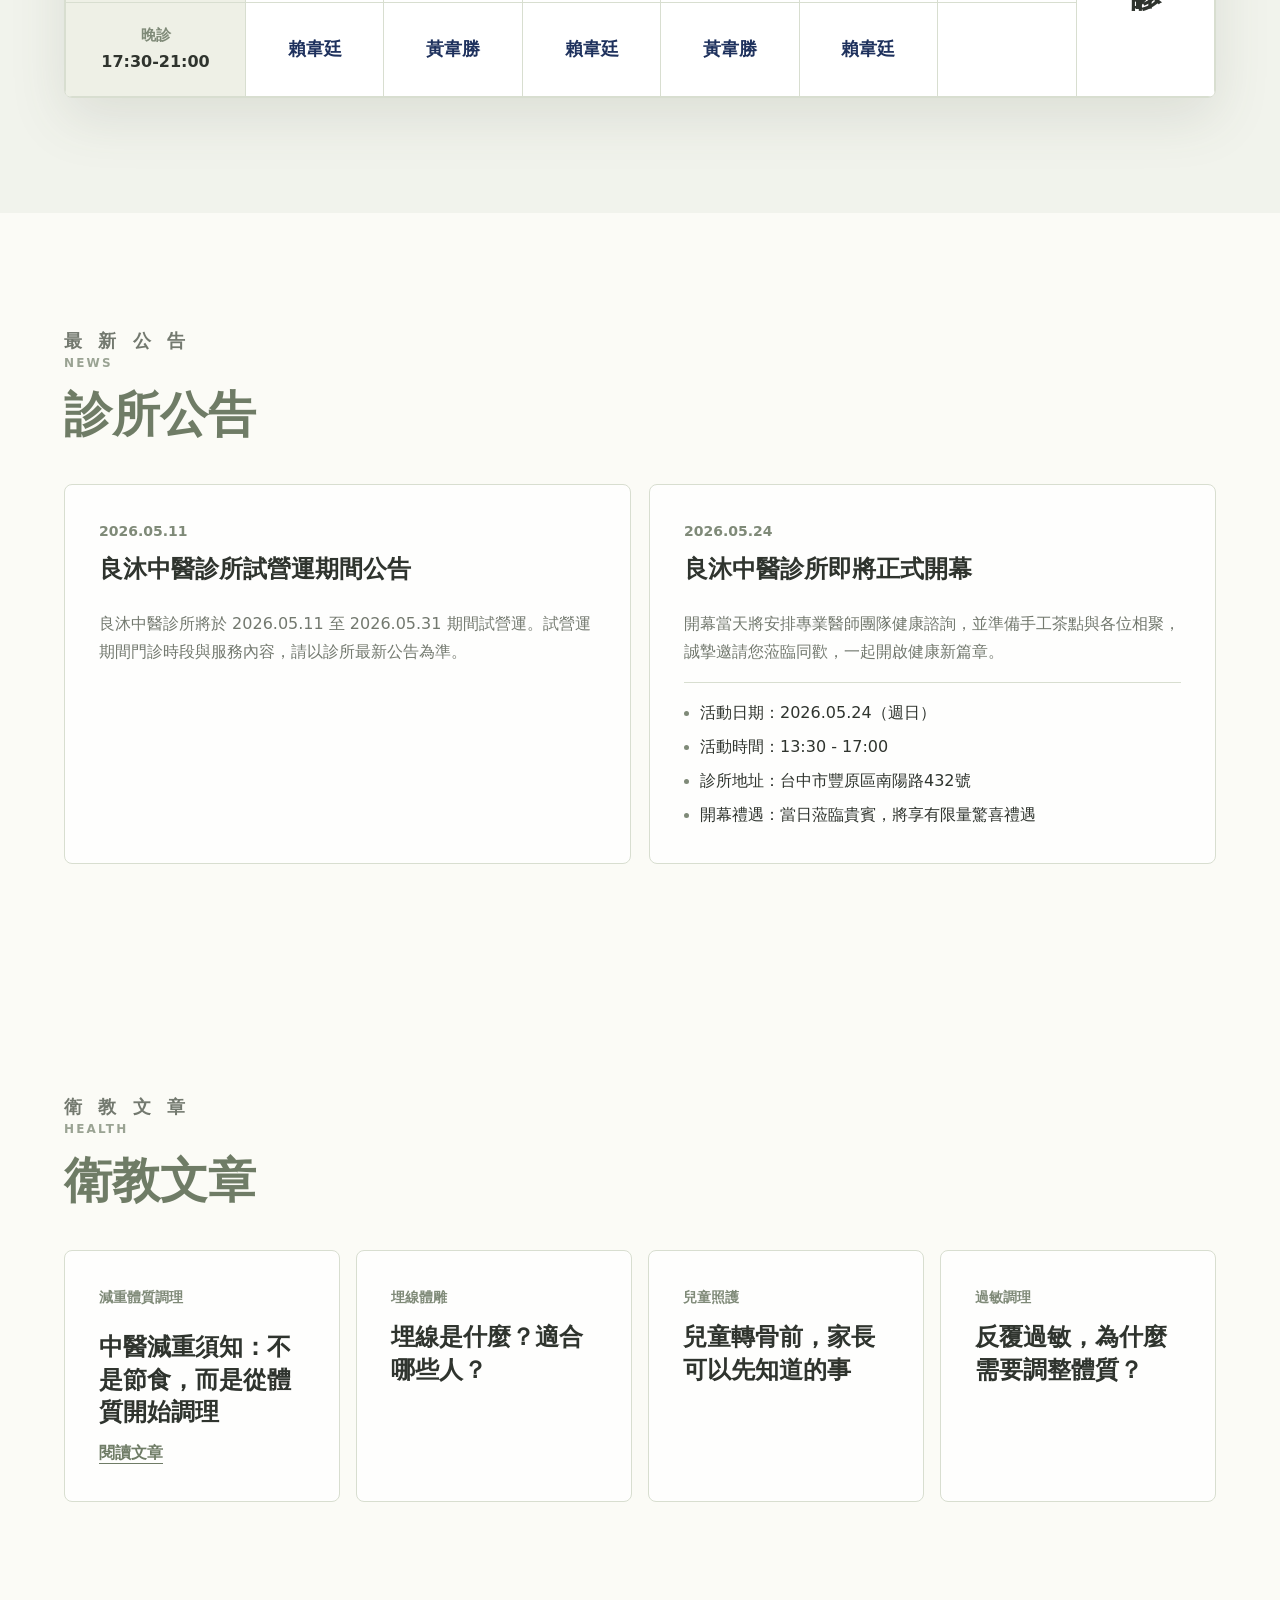
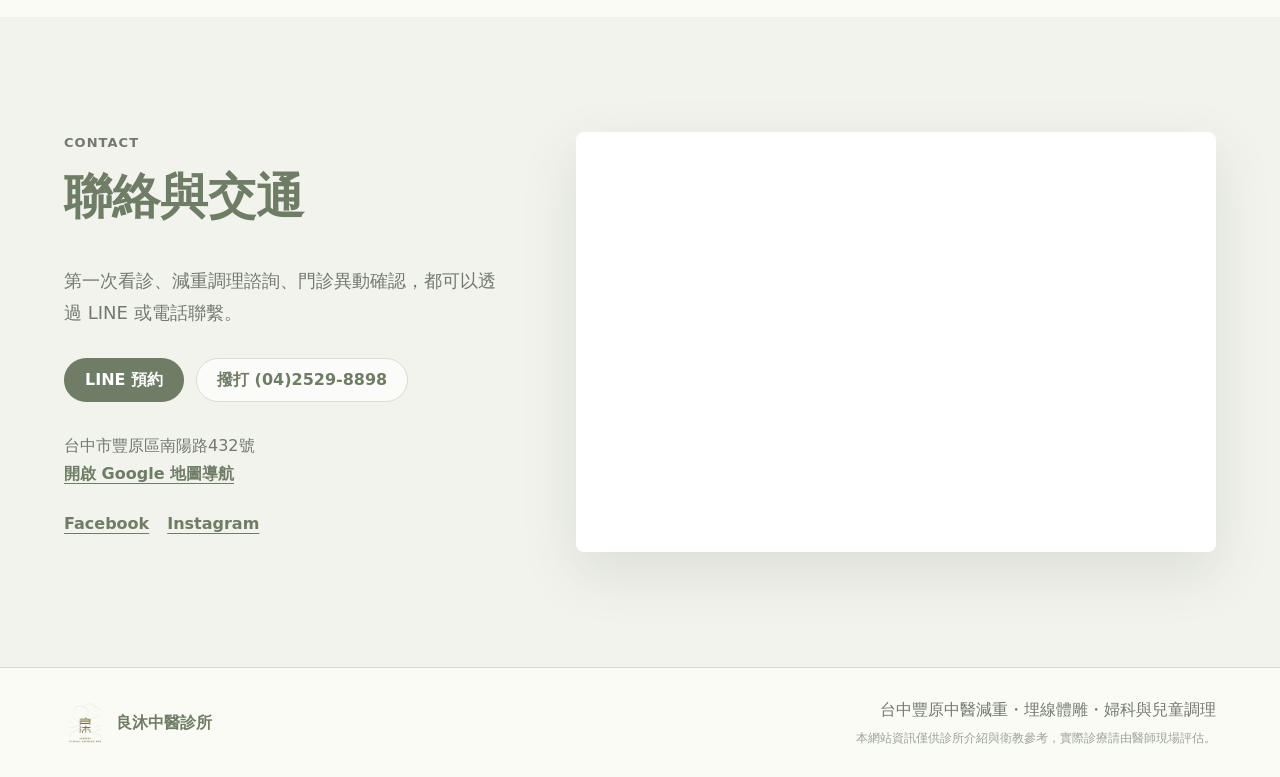
==== commit d6f70559: "Add files via upload" ====
--- a/index.html
+++ b/index.html
@@ -41,36 +41,61 @@
 
     <main id="top">
       <section class="hero">
-        <div class="hero-copy">
-          <p class="eyebrow">台中豐原中醫診所</p>
-          <h1>豐原南陽路，良沐中醫診所</h1>
-          <div class="district-list" aria-label="服務院區">
-            <span>減重體質調理</span>
-            <span>婦科／備孕產後</span>
-            <span>兒童轉骨與過敏調理</span>
-          </div>
-        </div>
-
-        <div class="hero-stage">
-          <div class="hero-panel">
-            <p>
-              以中醫體質辨證為基礎，結合健康減重、埋線體雕與醫師追蹤陪伴，讓身體回到更輕盈、穩定、可持續的狀態。
-            </p>
-            <a class="section-link" href="#weight">服務項目</a>
-            <div class="line-card">
-              <span class="line-badge">LINE</span>
-              <p>良沐中醫 ID：@040pfdwb</p>
-              <strong>歡迎加入官方 LINE，線上預約</strong>
-              <a href="https://lin.ee/zBTqby3" target="_blank" rel="noreferrer">前往 LINE 預約</a>
-            </div>
-          </div>
-
-          <div class="hero-visual" aria-label="良沐中醫診所空間形象">
-            <img src="./assets/clinic-space.jpg" alt="良沐中醫診所明亮溫暖的空間" />
-            <a class="next-card" href="#clinic">
-              <span>Next</span>
-              <strong>一個人無助，一群人相助</strong>
-            </a>
+        <div class="hero-slider" data-hero-slider aria-label="良沐中醫主視覺輪播">
+          <article class="hero-slide is-active">
+            <img src="./assets/clinic-space.jpg" alt="良沐中醫診所明亮溫暖的候診空間" />
+            <div class="hero-copy">
+              <img class="hero-logo" src="./assets/lumura-logo-lockup.png" alt="良沐中醫診所" />
+              <p class="eyebrow">Taichung Fengyuan Chinese Medicine Clinic</p>
+              <h1>在良沐，遇見更好的自己</h1>
+              <p class="hero-lead">
+                以中醫體質辨證為基礎，陪伴減重調理、婦科產後與兒童成長，讓每一次照護都更溫柔、更清楚。
+              </p>
+              <div class="district-list" aria-label="主要服務">
+                <span>減重體質調理</span>
+                <span>婦科／備孕產後</span>
+                <span>兒童轉骨與過敏調理</span>
+              </div>
+              <div class="hero-actions">
+                <a class="button primary" href="https://gptcm.tw/GPNET/MainGo?CID=LMTCM" target="_blank" rel="noreferrer">線上預約</a>
+                <a class="button secondary" href="#weight">主治項目</a>
+              </div>
+            </div>
+          </article>
+          <article class="hero-slide">
+            <img src="./assets/doctor-huang-team.jpg" alt="黃韋勝醫師團隊形象" />
+            <div class="hero-copy">
+              <p class="eyebrow">Weight Management</p>
+              <h1>減重不是挨餓，是重新理解身體</h1>
+              <p class="hero-lead">
+                從體質、代謝、水腫與生活節奏切入，搭配中藥調理與埋線體雕，讓調理更穩定。
+              </p>
+              <div class="hero-actions">
+                <a class="button primary" href="./fengyuan-weight-loss.html">閱讀減重須知</a>
+                <a class="button secondary" href="https://gptcm.tw/GPNET/MainGo?CID=LMTCM" target="_blank" rel="noreferrer">線上預約</a>
+              </div>
+            </div>
+          </article>
+          <article class="hero-slide">
+            <img src="./assets/doctor-lai-team.jpg" alt="賴韋廷醫師團隊形象" />
+            <div class="hero-copy">
+              <p class="eyebrow">Women & Family Care</p>
+              <h1>女性、產後、兒童，一起被好好照顧</h1>
+              <p class="hero-lead">
+                用溫和且有脈絡的中醫照護，陪伴家庭在不同階段建立更穩定的健康節奏。
+              </p>
+              <div class="hero-actions">
+                <a class="button primary" href="#doctors">認識醫師團隊</a>
+                <a class="button secondary" href="#schedule">查看門診時間</a>
+              </div>
+            </div>
+          </article>
+          <button class="hero-arrow prev" type="button" data-hero-prev aria-label="上一張">‹</button>
+          <button class="hero-arrow next" type="button" data-hero-next aria-label="下一張">›</button>
+          <div class="hero-dots" aria-label="輪播切換">
+            <button class="is-active" type="button" data-hero-dot="0" aria-label="第 1 張"></button>
+            <button type="button" data-hero-dot="1" aria-label="第 2 張"></button>
+            <button type="button" data-hero-dot="2" aria-label="第 3 張"></button>
           </div>
         </div>
       </section>
--- a/styles.css
+++ b/styles.css
@@ -1,19 +1,19 @@
 :root {
-  --ink: #252b2c;
-  --muted: #7a8282;
-  --olive: #5f6f64;
-  --olive-deep: #a99600;
-  --sage: #789093;
-  --warm: #f1f4f2;
-  --cream: #f8f9f8;
-  --line: #d9dfdf;
-  --wood: #d8c4a1;
-  --teal: #004d63;
-  --teal-dark: #003f52;
-  --accent-text: #a99600;
-  --line-green: #52bd4d;
+  --ink: #2f342e;
+  --muted: #73796f;
+  --olive: #7f8a78;
+  --olive-deep: #6f7c66;
+  --sage: #9aa393;
+  --warm: #f1f3ec;
+  --cream: #fbfbf6;
+  --line: #d8ded0;
+  --wood: #c9c8b7;
+  --teal: #6f7c66;
+  --teal-dark: #56624f;
+  --accent-text: #6f7c66;
+  --line-green: #7d9273;
   --white: #ffffff;
-  --shadow: 0 18px 44px rgba(0, 55, 72, 0.16);
+  --shadow: 0 20px 55px rgba(77, 88, 68, 0.13);
   color-scheme: light;
 }
 
@@ -53,9 +53,9 @@
   align-items: stretch;
   min-height: 86px;
   padding: 0 22px 0 24px;
-  border-bottom: 1px solid rgba(0, 70, 90, 0.16);
-  background: rgba(255, 255, 255, 0.96);
-  box-shadow: 0 8px 22px rgba(0, 0, 0, 0.08);
+  border-bottom: 1px solid rgba(111, 124, 102, 0.18);
+  background: rgba(251, 250, 244, 0.94);
+  box-shadow: 0 8px 24px rgba(61, 54, 32, 0.08);
   backdrop-filter: blur(16px);
 }
 
@@ -112,14 +112,14 @@
   min-height: 86px;
   place-items: center;
   padding: 12px 10px;
-  border-left: 1px solid rgba(0, 70, 90, 0.1);
+  border-left: 1px solid rgba(111, 124, 102, 0.14);
   line-height: 1.2;
   text-align: center;
 }
 
 .site-nav a:hover {
   color: var(--accent-text);
-  background: #eef1f1;
+  background: rgba(111, 124, 102, 0.1);
 }
 
 .header-cta,
@@ -146,7 +146,7 @@
   padding: 7px 18px;
   color: var(--white);
   background: var(--teal);
-  box-shadow: 0 4px 10px rgba(0, 65, 86, 0.38);
+  box-shadow: 0 4px 12px rgba(86, 98, 79, 0.24);
 }
 
 .header-cta span {
@@ -189,9 +189,9 @@
 .hero {
   position: relative;
   display: block;
-  min-height: auto;
+  min-height: calc(100vh - 86px);
   padding: 0;
-  background: var(--white);
+  background: var(--warm);
   overflow: hidden;
 }
 
@@ -200,16 +200,69 @@
 }
 
 .hero-copy,
-.hero-stage {
+.hero-slider {
   position: relative;
   z-index: 1;
 }
 
 .hero-copy {
-  max-width: none;
+  display: grid;
+  justify-items: center;
+  max-width: 860px;
   margin: 0 auto;
-  padding: clamp(54px, 7vw, 86px) clamp(20px, 5vw, 72px) clamp(40px, 5vw, 66px);
+  padding: clamp(54px, 7vw, 86px) clamp(20px, 5vw, 72px);
   text-align: center;
+}
+
+.hero-slider {
+  min-height: calc(100vh - 86px);
+  overflow: hidden;
+}
+
+.hero-slide {
+  position: absolute;
+  inset: 0;
+  display: grid;
+  min-height: inherit;
+  align-items: center;
+  opacity: 0;
+  transform: translateX(16px);
+  transition:
+    opacity 680ms ease,
+    transform 680ms ease;
+  pointer-events: none;
+}
+
+.hero-slide.is-active {
+  z-index: 2;
+  opacity: 1;
+  transform: translateX(0);
+  pointer-events: auto;
+}
+
+.hero-slide img {
+  position: absolute;
+  inset: 0;
+  width: 100%;
+  height: 100%;
+  object-fit: cover;
+  filter: saturate(0.82) contrast(0.92);
+}
+
+.hero-slide::before {
+  position: absolute;
+  inset: 0;
+  z-index: 1;
+  background:
+    linear-gradient(90deg, rgba(251, 250, 244, 0.94), rgba(251, 250, 244, 0.74) 48%, rgba(251, 250, 244, 0.9)),
+    linear-gradient(180deg, rgba(251, 250, 244, 0.86), rgba(251, 250, 244, 0.28) 48%, rgba(251, 250, 244, 0.88));
+  content: "";
+}
+
+.hero-logo {
+  width: min(320px, 66vw);
+  margin-bottom: 18px;
+  opacity: 0.96;
 }
 
 .hero-watermark {
@@ -314,13 +367,22 @@
 }
 
 .district-list {
-  display: grid;
-  gap: 8px;
+  display: flex;
+  flex-wrap: wrap;
+  gap: 10px 18px;
   justify-items: center;
+  justify-content: center;
+  margin-top: 10px;
   color: var(--accent-text);
-  font-size: clamp(23px, 3vw, 34px);
-  font-weight: 900;
+  font-size: clamp(18px, 2vw, 25px);
+  font-weight: 800;
   line-height: 1.45;
+}
+
+.district-list span + span::before {
+  margin-right: 18px;
+  color: rgba(111, 124, 102, 0.52);
+  content: "/";
 }
 
 .hero-stage {
@@ -477,6 +539,62 @@
 
 .hero-actions {
   justify-content: center;
+}
+
+.hero-arrow {
+  position: absolute;
+  top: 50%;
+  z-index: 5;
+  display: grid;
+  width: 64px;
+  height: 64px;
+  place-items: center;
+  border: 0;
+  border-radius: 50%;
+  color: var(--white);
+  font-size: 48px;
+  line-height: 1;
+  background: rgba(86, 98, 79, 0.56);
+  transform: translateY(-50%);
+  cursor: pointer;
+}
+
+.hero-arrow:hover {
+  background: rgba(86, 98, 79, 0.76);
+}
+
+.hero-arrow.prev {
+  left: 28px;
+}
+
+.hero-arrow.next {
+  right: 28px;
+}
+
+.hero-dots {
+  position: absolute;
+  right: 0;
+  bottom: 34px;
+  left: 0;
+  z-index: 5;
+  display: flex;
+  justify-content: center;
+  gap: 12px;
+}
+
+.hero-dots button {
+  width: 11px;
+  height: 11px;
+  border: 0;
+  border-radius: 999px;
+  padding: 0;
+  background: rgba(255, 255, 255, 0.78);
+  cursor: pointer;
+}
+
+.hero-dots button.is-active {
+  width: 64px;
+  background: var(--white);
 }
 
 .article-hero-image {
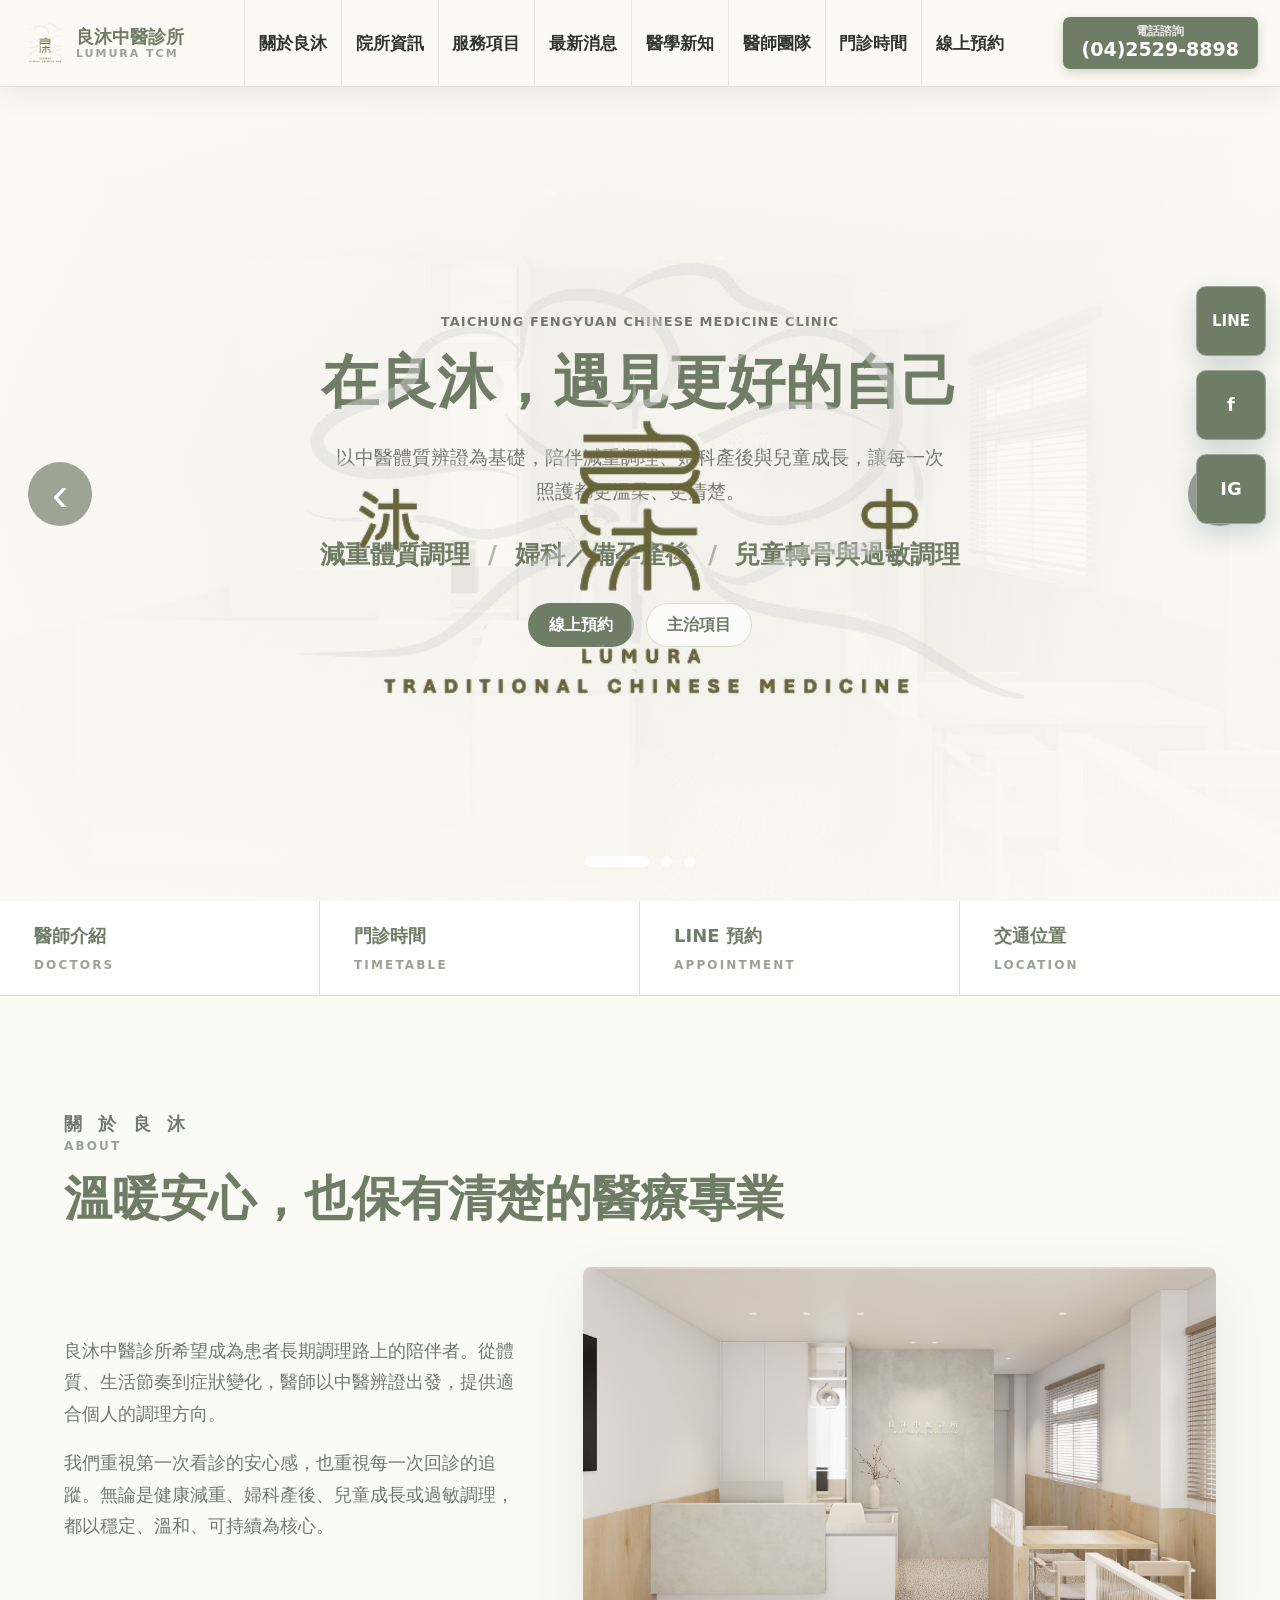
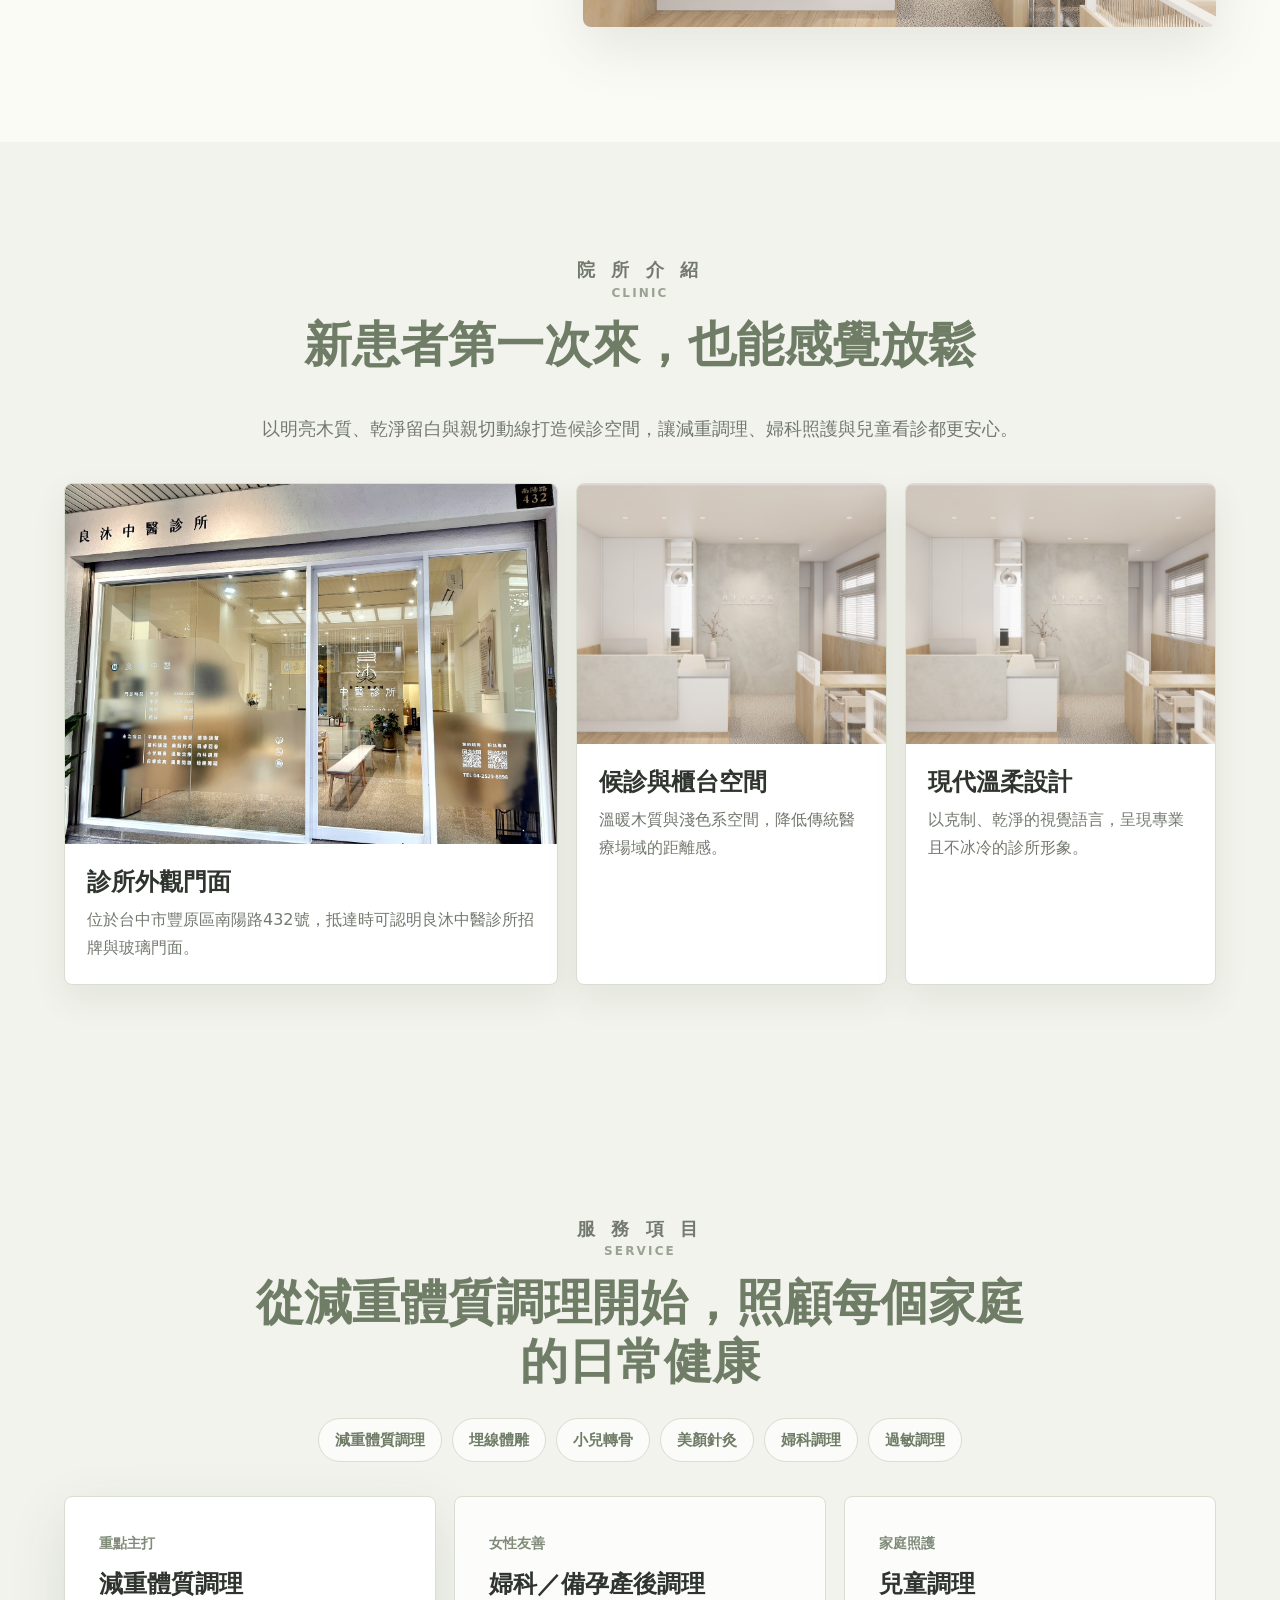
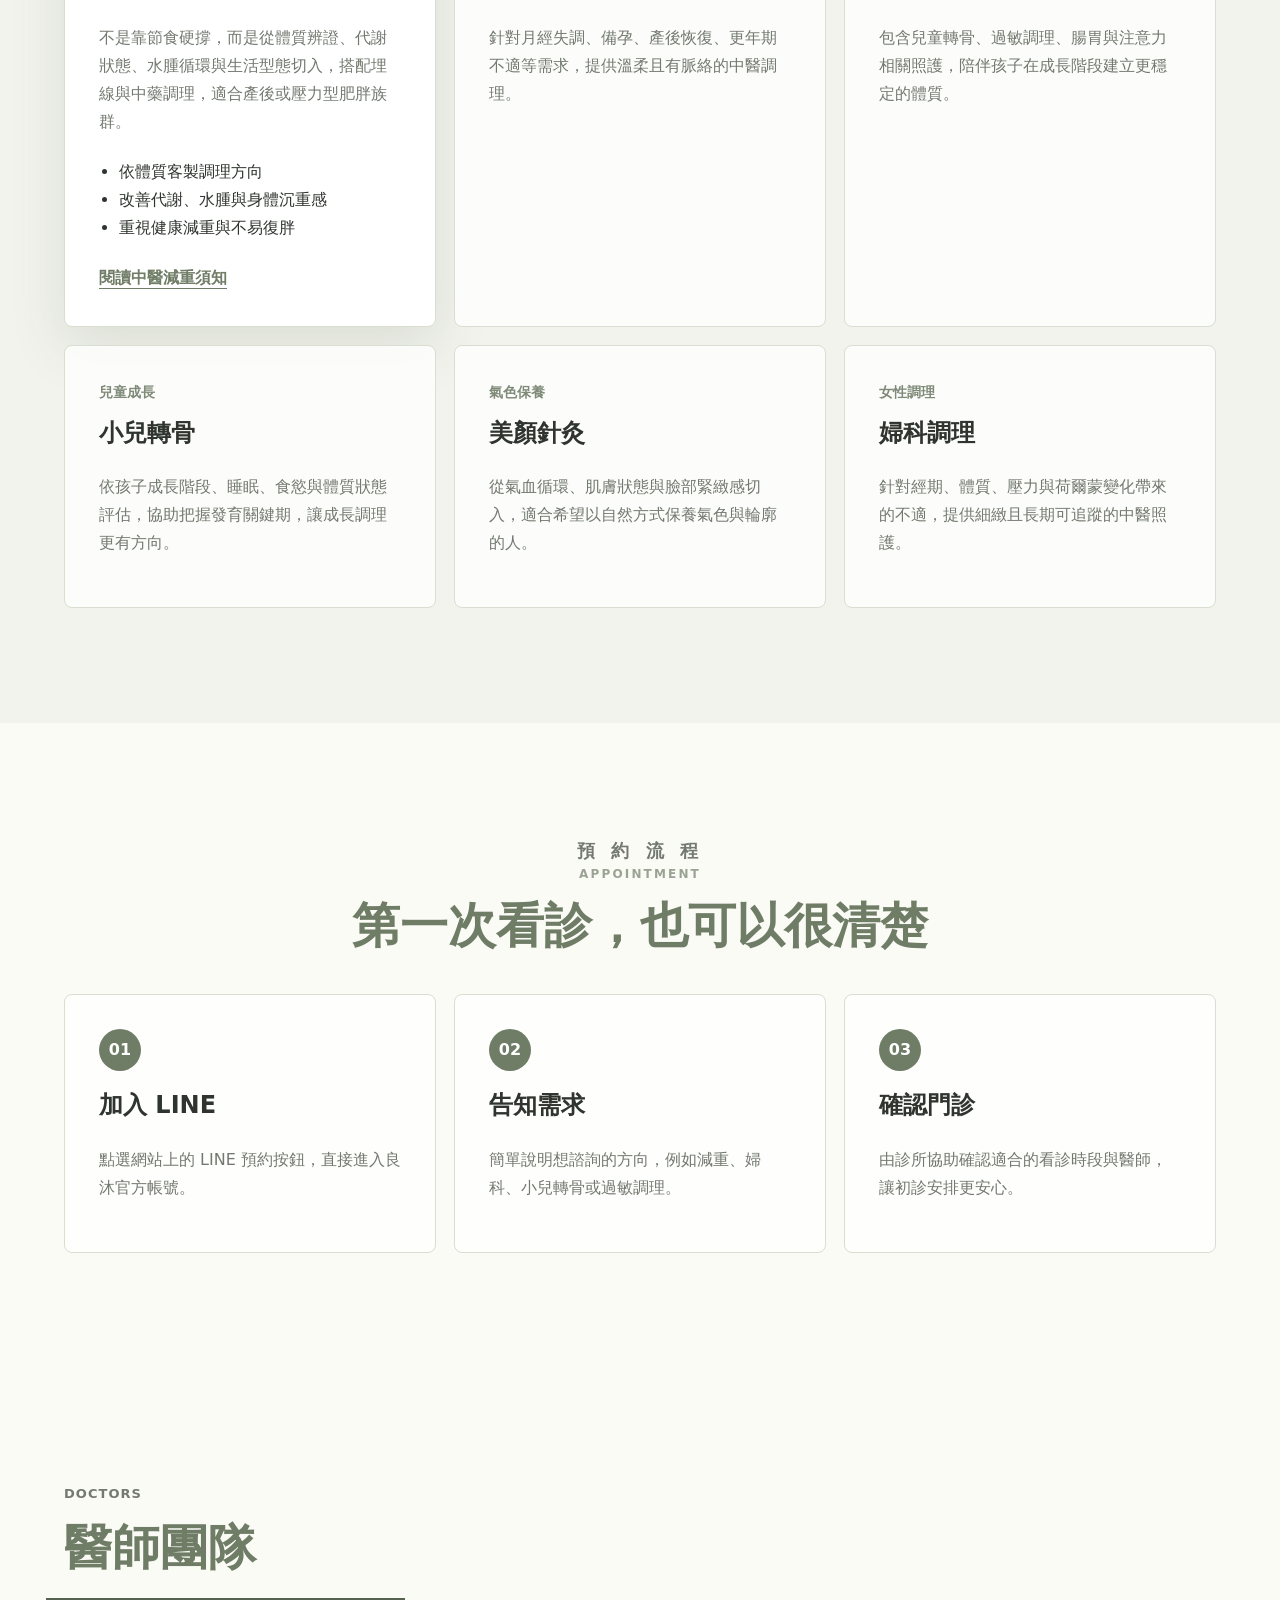
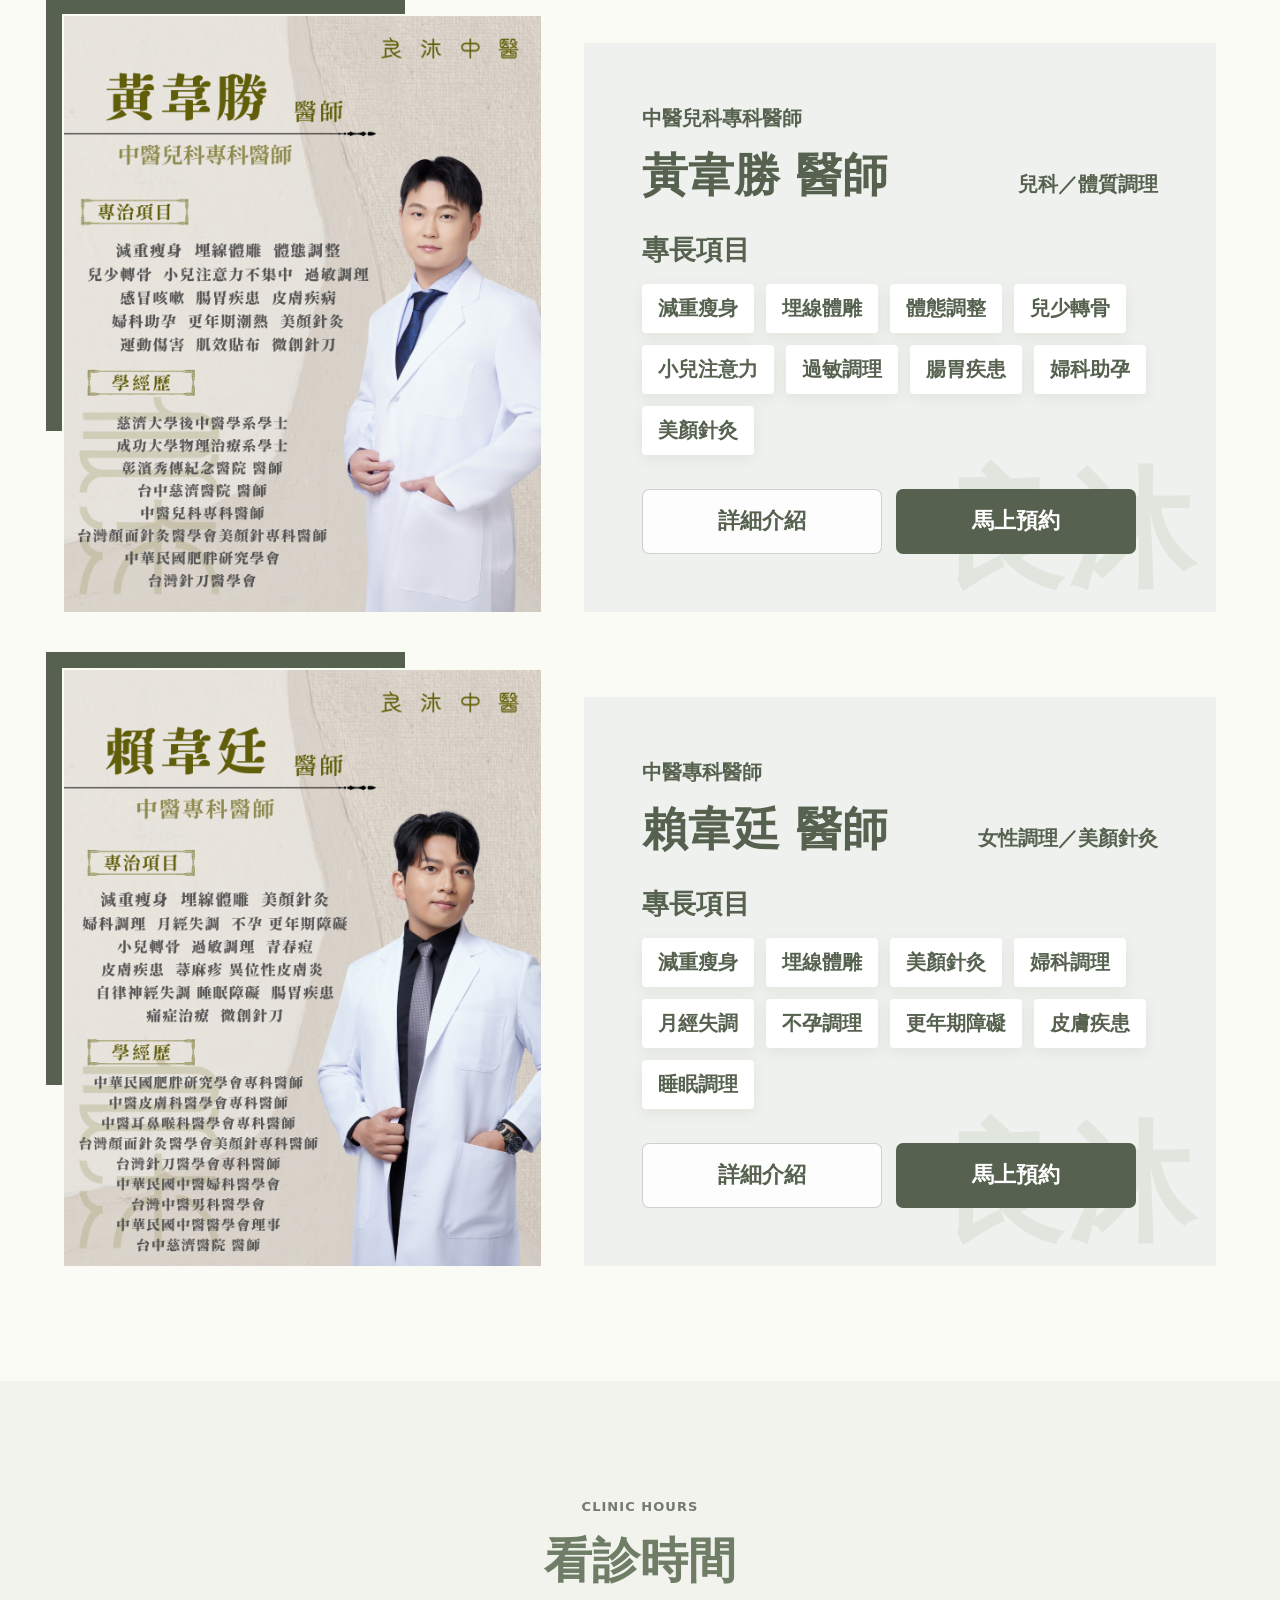
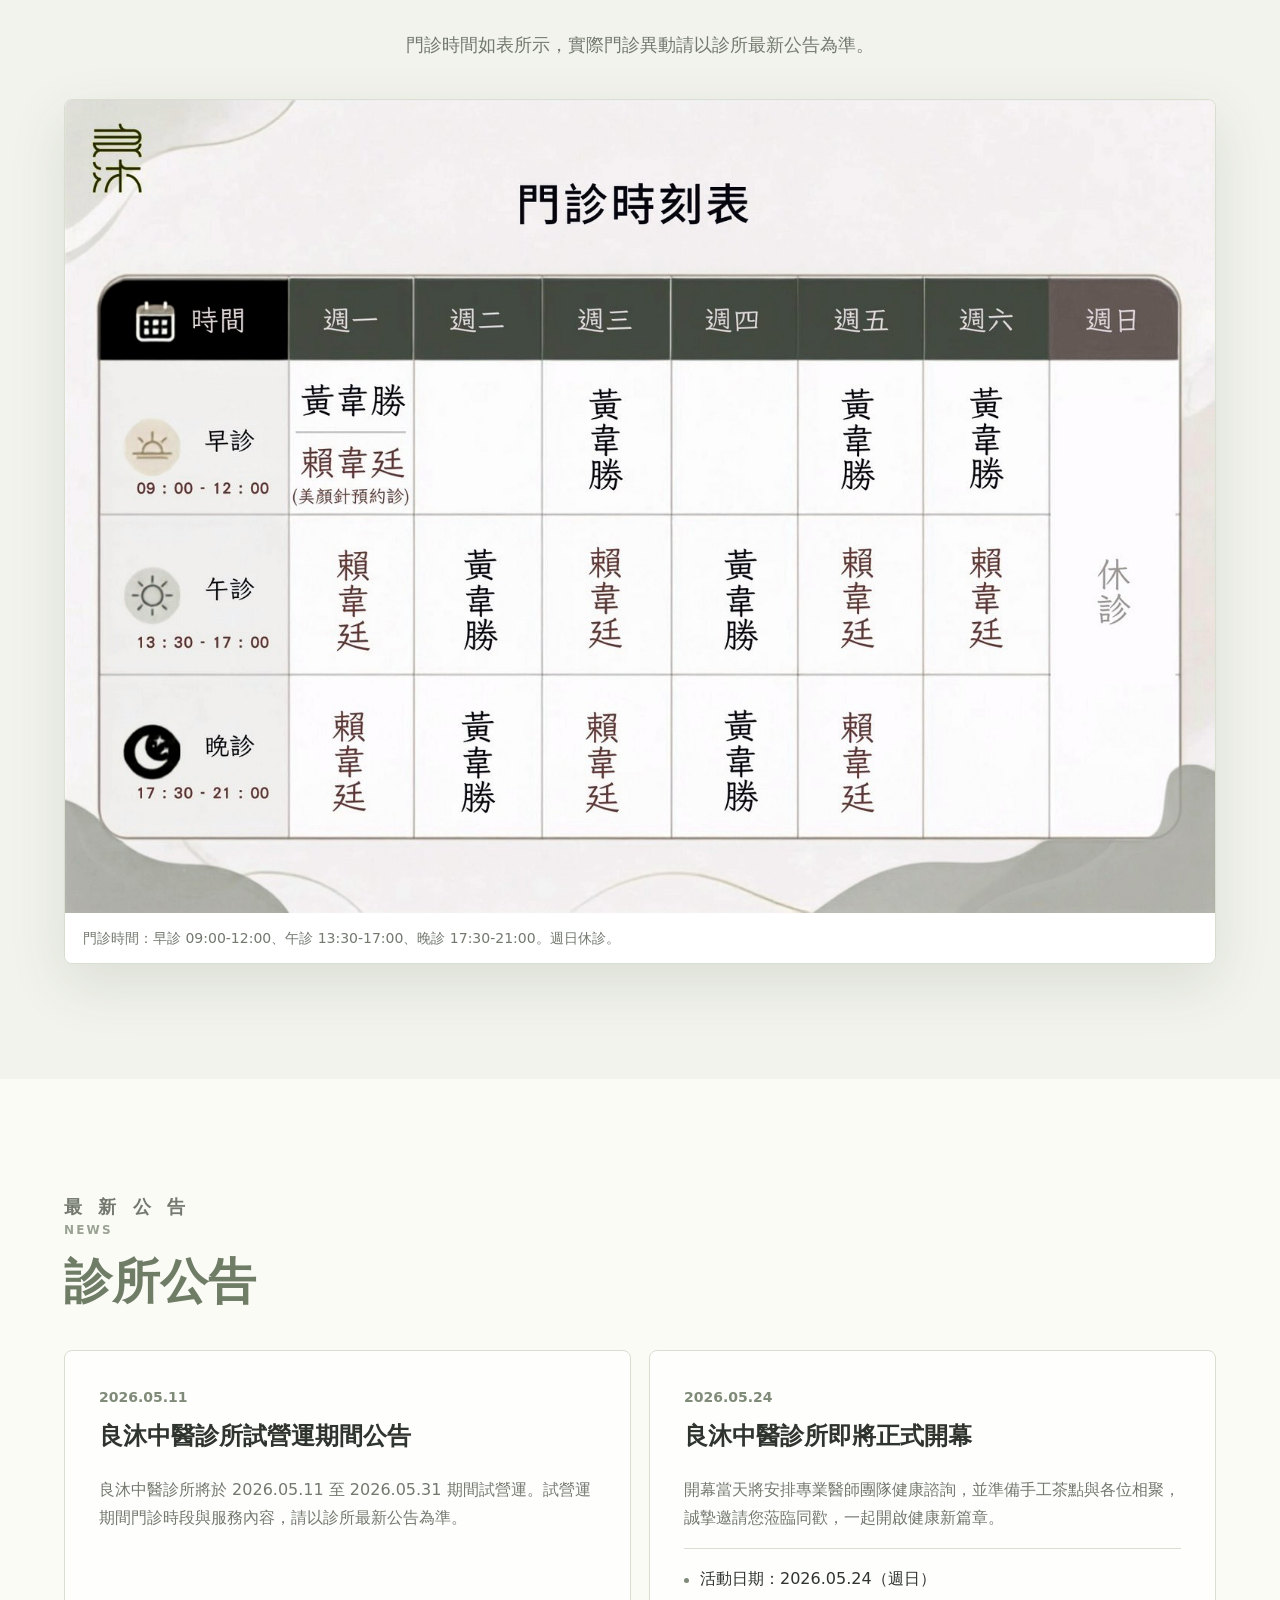
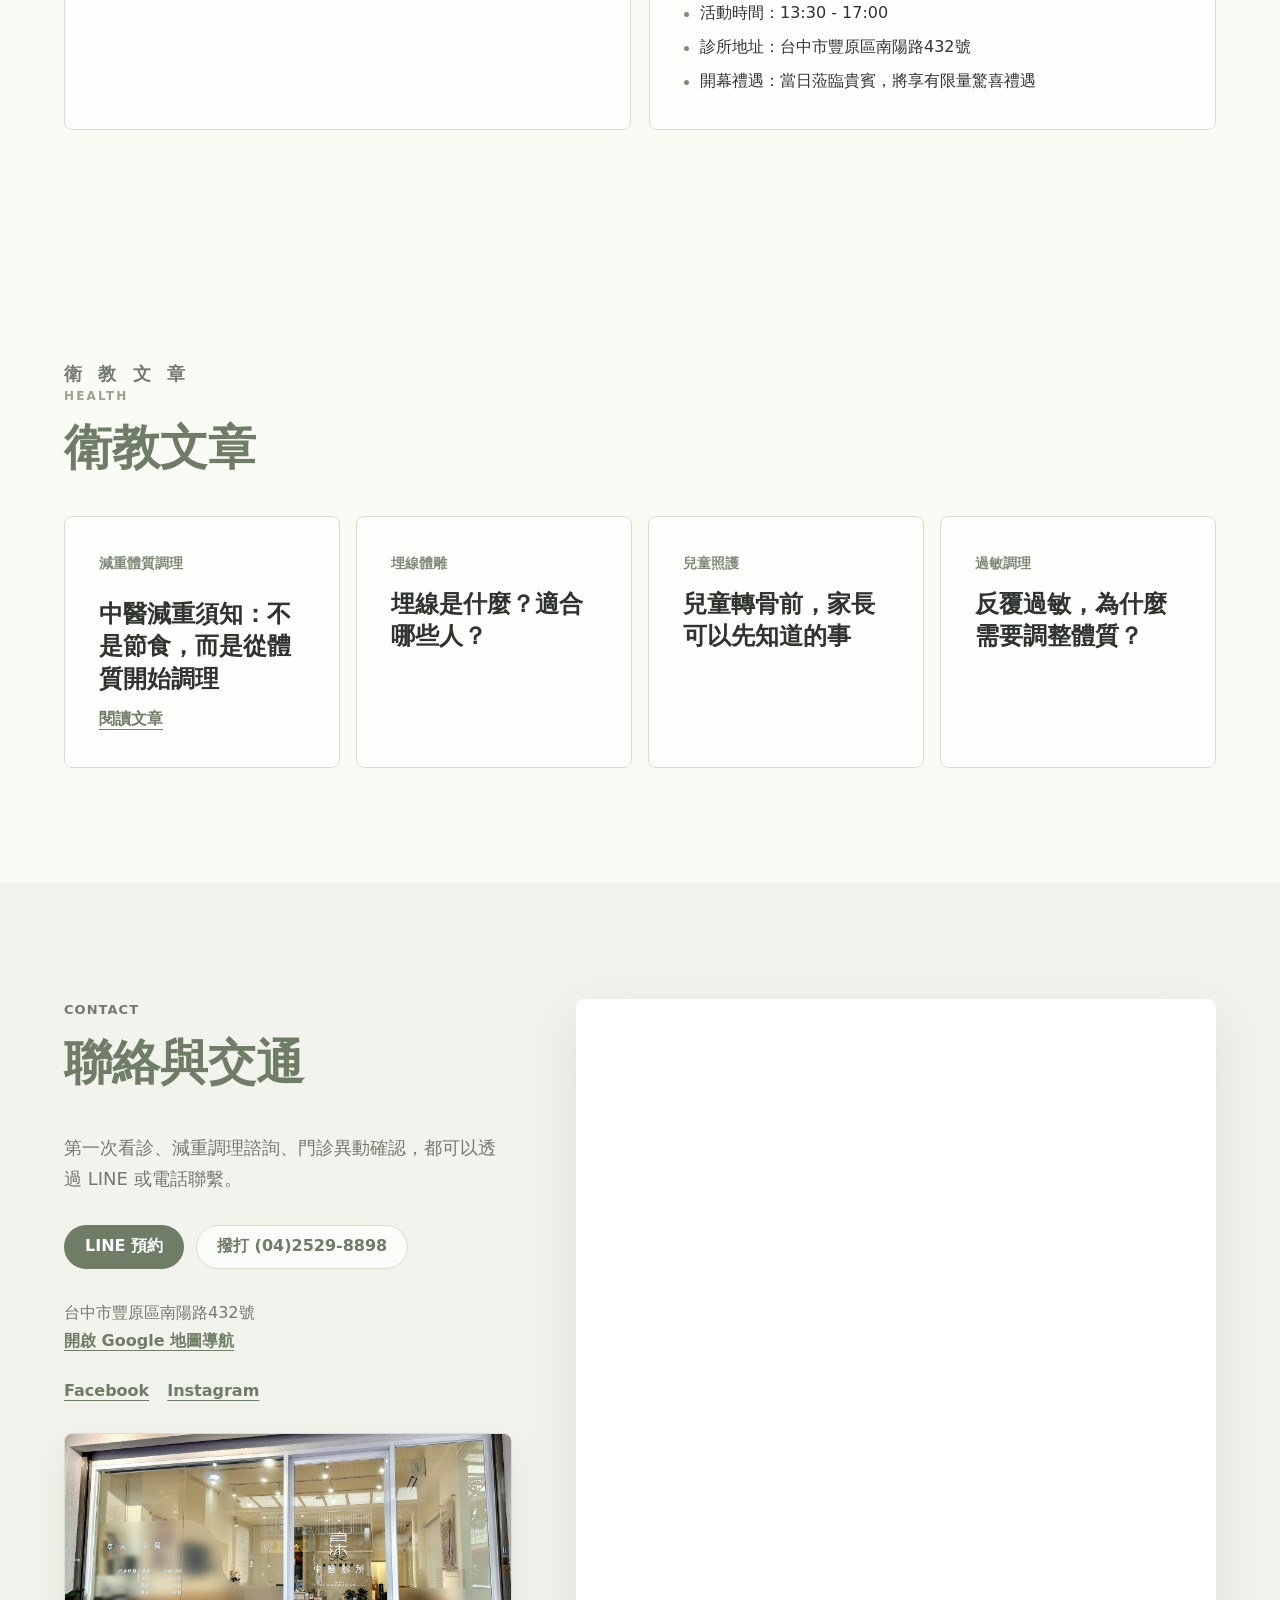
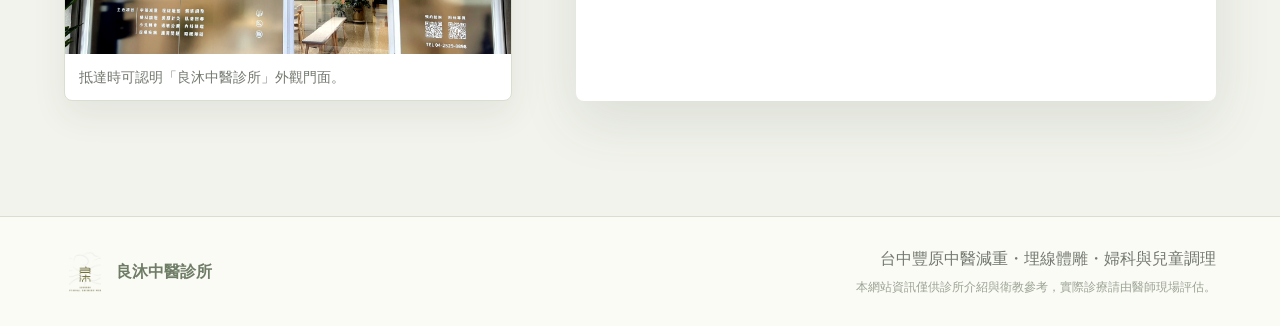
==== commit b9ef57c3: "Update clinic photo and schedule layout" ====
--- a/index.html
+++ b/index.html
@@ -145,17 +145,17 @@
         </div>
         <div class="clinic-showcase">
           <article>
-            <img src="./assets/clinic-space.jpg" alt="良沐中醫診所候診與櫃台空間" />
+            <img src="./assets/clinic-exterior.jpg" alt="良沐中醫診所南陽路432號外觀門面" />
+            <div>
+              <h3>診所外觀門面</h3>
+              <p>位於台中市豐原區南陽路432號，抵達時可認明良沐中醫診所招牌與玻璃門面。</p>
+            </div>
+          </article>
+          <article>
+            <img src="./assets/clinic-space.jpg" alt="良沐中醫診所兒童與家庭友善空間" />
             <div>
               <h3>候診與櫃台空間</h3>
               <p>溫暖木質與淺色系空間，降低傳統醫療場域的距離感。</p>
-            </div>
-          </article>
-          <article>
-            <img src="./assets/clinic-space.jpg" alt="良沐中醫診所兒童與家庭友善空間" />
-            <div>
-              <h3>家庭友善動線</h3>
-              <p>保留兒童與家長都能安心停留的明亮區域。</p>
             </div>
           </article>
           <article>
@@ -254,23 +254,59 @@
         </div>
         <div class="doctor-grid">
           <article class="doctor-card">
-            <img src="./assets/doctor-huang.png" alt="黃韋勝醫師介紹圖" />
+            <div class="doctor-photo">
+              <img src="./assets/doctor-huang.png" alt="黃韋勝醫師介紹圖" />
+            </div>
             <div class="doctor-content">
               <p class="doctor-role">中醫兒科專科醫師</p>
-              <h3>黃韋勝 醫師</h3>
-              <p>
-                專長減重瘦身、埋線體雕、體態調整、兒少轉骨、小兒注意力不集中、過敏調理、腸胃疾患、婦科助孕與美顏針灸。
-              </p>
+              <div class="doctor-title-row">
+                <h3>黃韋勝 醫師</h3>
+                <span>兒科／體質調理</span>
+              </div>
+              <h4>專長項目</h4>
+              <div class="doctor-tags" aria-label="黃韋勝醫師專長項目">
+                <span>減重瘦身</span>
+                <span>埋線體雕</span>
+                <span>體態調整</span>
+                <span>兒少轉骨</span>
+                <span>小兒注意力</span>
+                <span>過敏調理</span>
+                <span>腸胃疾患</span>
+                <span>婦科助孕</span>
+                <span>美顏針灸</span>
+              </div>
+              <div class="doctor-actions">
+                <a href="#contact">詳細介紹</a>
+                <a href="https://gptcm.tw/GPNET/MainGo?CID=LMTCM" target="_blank" rel="noreferrer">馬上預約</a>
+              </div>
             </div>
           </article>
           <article class="doctor-card">
-            <img src="./assets/doctor-lai.png" alt="賴韋廷醫師介紹圖" />
+            <div class="doctor-photo">
+              <img src="./assets/doctor-lai.png" alt="賴韋廷醫師介紹圖" />
+            </div>
             <div class="doctor-content">
               <p class="doctor-role">中醫專科醫師</p>
-              <h3>賴韋廷 醫師</h3>
-              <p>
-                專長減重瘦身、埋線體雕、美顏針灸、婦科調理、月經失調、不孕、更年期障礙、皮膚疾患、自律神經與睡眠調理。
-              </p>
+              <div class="doctor-title-row">
+                <h3>賴韋廷 醫師</h3>
+                <span>女性調理／美顏針灸</span>
+              </div>
+              <h4>專長項目</h4>
+              <div class="doctor-tags" aria-label="賴韋廷醫師專長項目">
+                <span>減重瘦身</span>
+                <span>埋線體雕</span>
+                <span>美顏針灸</span>
+                <span>婦科調理</span>
+                <span>月經失調</span>
+                <span>不孕調理</span>
+                <span>更年期障礙</span>
+                <span>皮膚疾患</span>
+                <span>睡眠調理</span>
+              </div>
+              <div class="doctor-actions">
+                <a href="#contact">詳細介紹</a>
+                <a href="https://gptcm.tw/GPNET/MainGo?CID=LMTCM" target="_blank" rel="noreferrer">馬上預約</a>
+              </div>
             </div>
           </article>
         </div>
@@ -280,54 +316,14 @@
         <div class="section-heading centered">
           <p class="eyebrow">Clinic Hours</p>
           <h2>看診時間</h2>
-          <p>週一至週五早診暫不看診，週六晚診暫不看診。實際門診異動請以診所公告為準。</p>
-        </div>
-        <div class="schedule-wrap">
-          <table class="schedule-table">
-            <thead>
-              <tr>
-                <th>時間</th>
-                <th>週一</th>
-                <th>週二</th>
-                <th>週三</th>
-                <th>週四</th>
-                <th>週五</th>
-                <th>週六</th>
-                <th>週日</th>
-              </tr>
-            </thead>
-            <tbody>
-              <tr>
-                <th><span>早診</span>09:00-12:00</th>
-                <td></td>
-                <td></td>
-                <td></td>
-                <td></td>
-                <td></td>
-                <td>黃韋勝</td>
-                <td rowspan="3" class="closed">休診</td>
-              </tr>
-              <tr>
-                <th><span>午診</span>13:30-17:00</th>
-                <td>賴韋廷</td>
-                <td>黃韋勝</td>
-                <td>賴韋廷</td>
-                <td>黃韋勝</td>
-                <td>賴韋廷</td>
-                <td>賴韋廷</td>
-              </tr>
-              <tr>
-                <th><span>晚診</span>17:30-21:00</th>
-                <td>賴韋廷</td>
-                <td>黃韋勝</td>
-                <td>賴韋廷</td>
-                <td>黃韋勝</td>
-                <td>賴韋廷</td>
-                <td></td>
-              </tr>
-            </tbody>
-          </table>
-        </div>
+          <p>門診時間如表所示，實際門診異動請以診所最新公告為準。</p>
+        </div>
+        <figure class="schedule-image-wrap">
+          <img src="./assets/schedule-current.jpg" alt="良沐中醫診所門診時間表，週日休診" />
+          <figcaption>
+            門診時間：早診 09:00-12:00、午診 13:30-17:00、晚診 17:30-21:00。週日休診。
+          </figcaption>
+        </figure>
       </section>
 
       <section class="news section" id="news">
@@ -403,6 +399,10 @@
               <a href="https://www.facebook.com/people/%E8%89%AF%E6%B2%90%E4%B8%AD%E9%86%AB%E8%A8%BA%E6%89%80/61587406312769/" target="_blank" rel="noreferrer">Facebook</a>
               <a href="https://www.instagram.com/lumura.889" target="_blank" rel="noreferrer">Instagram</a>
             </div>
+            <figure class="contact-photo">
+              <img src="./assets/clinic-exterior.jpg" alt="良沐中醫診所外觀，門牌南陽路432號" />
+              <figcaption>抵達時可認明「良沐中醫診所」外觀門面。</figcaption>
+            </figure>
           </div>
           <iframe
             title="良沐中醫診所 Google 地圖"
--- a/styles.css
+++ b/styles.css
@@ -930,39 +930,160 @@
 
 .doctor-grid {
   display: grid;
-  grid-template-columns: repeat(2, minmax(0, 1fr));
-  gap: 24px;
+  grid-template-columns: 1fr;
+  gap: clamp(34px, 5vw, 58px);
 }
 
 .doctor-card {
-  display: grid;
-  grid-template-rows: auto 1fr;
-  gap: 0;
-  overflow: hidden;
-  border: 1px solid var(--line);
-  border-radius: 8px;
+  position: relative;
+  display: grid;
+  grid-template-columns: minmax(260px, 0.86fr) minmax(420px, 1.14fr);
+  align-items: end;
+  gap: clamp(20px, 3.4vw, 48px);
+  max-width: 1180px;
+  margin: 0 auto;
+  overflow: visible;
+  border: 0;
+  border-radius: 0;
+  background: transparent;
+  box-shadow: none;
+}
+
+.doctor-photo {
+  position: relative;
+  align-self: stretch;
+  min-height: 460px;
+}
+
+.doctor-photo::before {
+  position: absolute;
+  top: -18px;
+  left: -18px;
+  width: 72%;
+  height: 70%;
+  border-top: 16px solid var(--teal-dark);
+  border-left: 16px solid var(--teal-dark);
+  content: "";
+}
+
+.doctor-photo img {
+  position: relative;
+  z-index: 1;
+  width: 100%;
+  height: 100%;
+  min-height: 460px;
+  object-fit: cover;
+  object-position: center top;
+  background: #f2f4ef;
+}
+
+.doctor-content {
+  position: relative;
+  display: grid;
+  align-content: center;
+  min-height: 390px;
+  padding: clamp(30px, 5vw, 58px);
+  background: #eef1ed;
+}
+
+.doctor-content::after {
+  position: absolute;
+  right: 22px;
+  bottom: 18px;
+  color: rgba(111, 124, 102, 0.1);
+  font-size: clamp(64px, 10vw, 128px);
+  font-weight: 900;
+  line-height: 1;
+  content: "良沐";
+}
+
+.doctor-title-row {
+  position: relative;
+  z-index: 1;
+  display: flex;
+  flex-wrap: wrap;
+  gap: 14px 28px;
+  align-items: baseline;
+  justify-content: space-between;
+  margin-bottom: 28px;
+}
+
+.doctor-title-row h3 {
+  margin: 0;
+  color: var(--teal-dark);
+  font-size: clamp(32px, 4vw, 46px);
+  font-weight: 900;
+}
+
+.doctor-title-row span,
+.doctor-role {
+  color: var(--teal-dark);
+  font-size: 20px;
+  font-weight: 900;
+}
+
+.doctor-role {
+  position: relative;
+  z-index: 1;
+  margin-bottom: 8px;
+}
+
+.doctor-content h4 {
+  position: relative;
+  z-index: 1;
+  margin: 0 0 18px;
+  color: var(--teal-dark);
+  font-size: 27px;
+  line-height: 1.2;
+}
+
+.doctor-tags {
+  position: relative;
+  z-index: 1;
+  display: flex;
+  flex-wrap: wrap;
+  gap: 12px;
+}
+
+.doctor-tags span {
+  display: inline-flex;
+  min-height: 42px;
+  align-items: center;
+  border-radius: 4px;
+  padding: 7px 16px;
+  color: var(--teal-dark);
+  font-size: 20px;
+  font-weight: 900;
   background: var(--white);
-  box-shadow: 0 14px 34px rgba(65, 62, 45, 0.08);
-}
-
-.doctor-card img {
-  width: 100%;
-  height: auto;
-  min-height: 0;
-  object-fit: contain;
-  object-position: center top;
-  background: #f4f1e9;
-}
-
-.doctor-content {
-  display: flex;
-  flex-direction: column;
+  box-shadow: 0 4px 14px rgba(77, 88, 68, 0.08);
+}
+
+.doctor-actions {
+  position: relative;
+  z-index: 1;
+  display: grid;
+  grid-template-columns: repeat(2, minmax(0, 240px));
+  gap: 14px;
+  margin-top: 34px;
+}
+
+.doctor-actions a {
+  display: inline-flex;
+  min-height: 64px;
+  align-items: center;
   justify-content: center;
-  padding: 30px;
-}
-
-.doctor-content p:last-child {
-  color: var(--muted);
+  border-radius: 7px;
+  padding: 12px 22px;
+  color: var(--white);
+  font-size: 22px;
+  font-weight: 900;
+  background: var(--teal-dark);
+}
+
+.doctor-actions a:first-child {
+  color: var(--teal-dark);
+  border: 1px solid rgba(86, 98, 79, 0.28);
+  background: rgba(255, 255, 255, 0.82);
 }
 
 .schedule-wrap {
@@ -971,6 +1092,29 @@
   border-radius: 8px;
   background: var(--white);
   box-shadow: var(--shadow);
+}
+
+.schedule-image-wrap {
+  max-width: 1180px;
+  margin: 0 auto;
+  overflow: hidden;
+  border: 1px solid var(--line);
+  border-radius: 8px;
+  background: var(--white);
+  box-shadow: var(--shadow);
+}
+
+.schedule-image-wrap img {
+  width: 100%;
+  height: auto;
+}
+
+.schedule-image-wrap figcaption {
+  padding: 14px 18px;
+  color: var(--muted);
+  font-size: 14px;
+  line-height: 1.6;
+  background: rgba(255, 255, 255, 0.82);
 }
 
 .schedule-table {
@@ -1179,6 +1323,29 @@
   margin-top: 22px;
 }
 
+.contact-photo {
+  margin: 28px 0 0;
+  overflow: hidden;
+  border: 1px solid var(--line);
+  border-radius: 8px;
+  background: var(--white);
+  box-shadow: 0 14px 34px rgba(65, 62, 45, 0.08);
+}
+
+.contact-photo img {
+  width: 100%;
+  height: 220px;
+  object-fit: cover;
+  object-position: center center;
+}
+
+.contact-photo figcaption {
+  padding: 12px 14px;
+  color: var(--muted);
+  font-size: 14px;
+  line-height: 1.6;
+}
+
 iframe {
   width: 100%;
   min-height: 420px;
@@ -1316,8 +1483,7 @@
   }
 
   .doctor-card {
-    grid-template-columns: 1fr;
-    grid-template-rows: auto 1fr;
+    grid-template-columns: minmax(240px, 0.9fr) minmax(360px, 1.1fr);
   }
 }
 
@@ -1405,11 +1571,67 @@
     grid-template-columns: 1fr;
   }
 
-  .doctor-card img {
+  .doctor-card {
+    grid-template-columns: 1fr;
+    gap: 0;
+  }
+
+  .doctor-photo {
+    min-height: 0;
+  }
+
+  .doctor-photo::before {
+    top: -12px;
+    left: -12px;
+    border-top-width: 10px;
+    border-left-width: 10px;
+  }
+
+  .doctor-photo img {
     height: auto;
     min-height: 0;
-    object-fit: contain;
+    aspect-ratio: 4 / 5;
+    object-fit: cover;
     object-position: center top;
+  }
+
+  .doctor-content {
+    min-height: 0;
+    padding: 28px 20px 30px;
+  }
+
+  .doctor-title-row {
+    gap: 6px;
+    margin-bottom: 22px;
+  }
+
+  .doctor-title-row h3 {
+    font-size: 30px;
+  }
+
+  .doctor-title-row span,
+  .doctor-role {
+    font-size: 16px;
+  }
+
+  .doctor-content h4 {
+    font-size: 23px;
+  }
+
+  .doctor-tags span {
+    min-height: 38px;
+    padding: 6px 12px;
+    font-size: 16px;
+  }
+
+  .doctor-actions {
+    grid-template-columns: 1fr;
+    margin-top: 26px;
+  }
+
+  .doctor-actions a {
+    min-height: 54px;
+    font-size: 18px;
   }
 
   .mobile-line {
